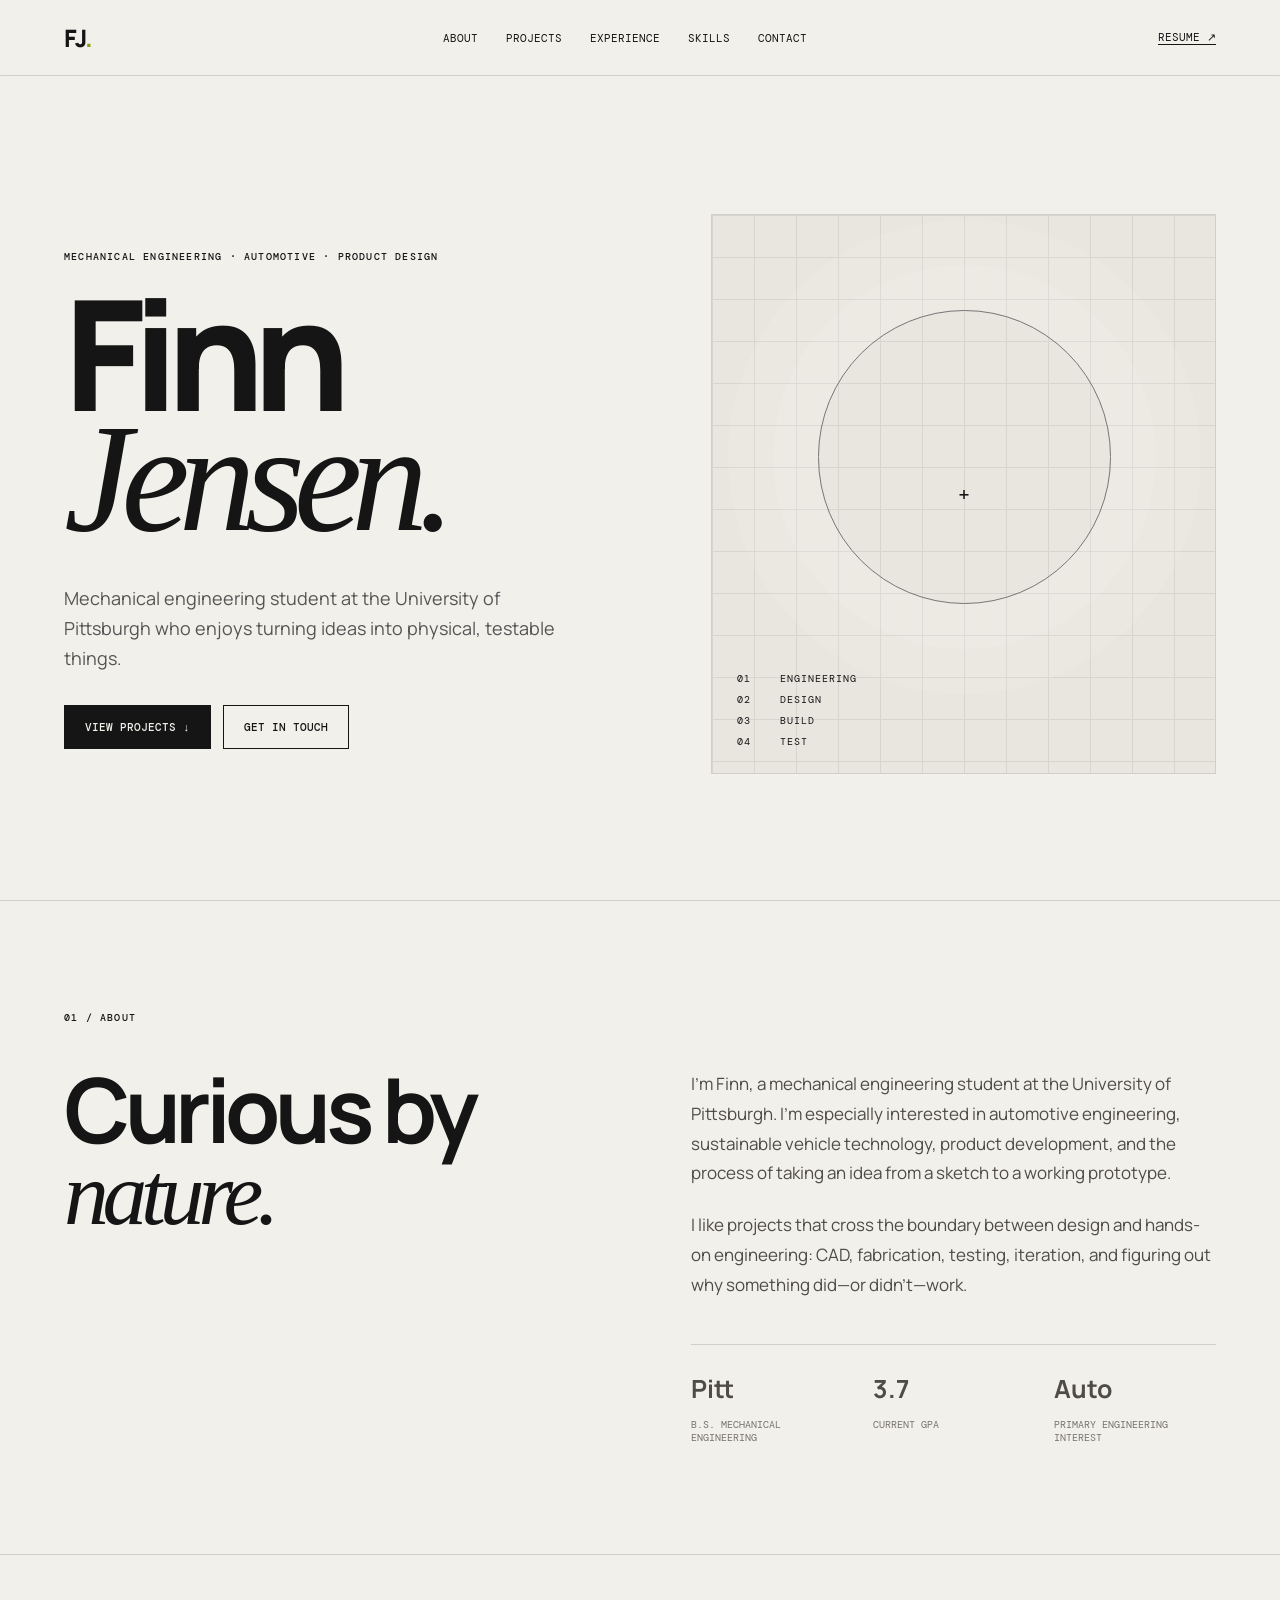
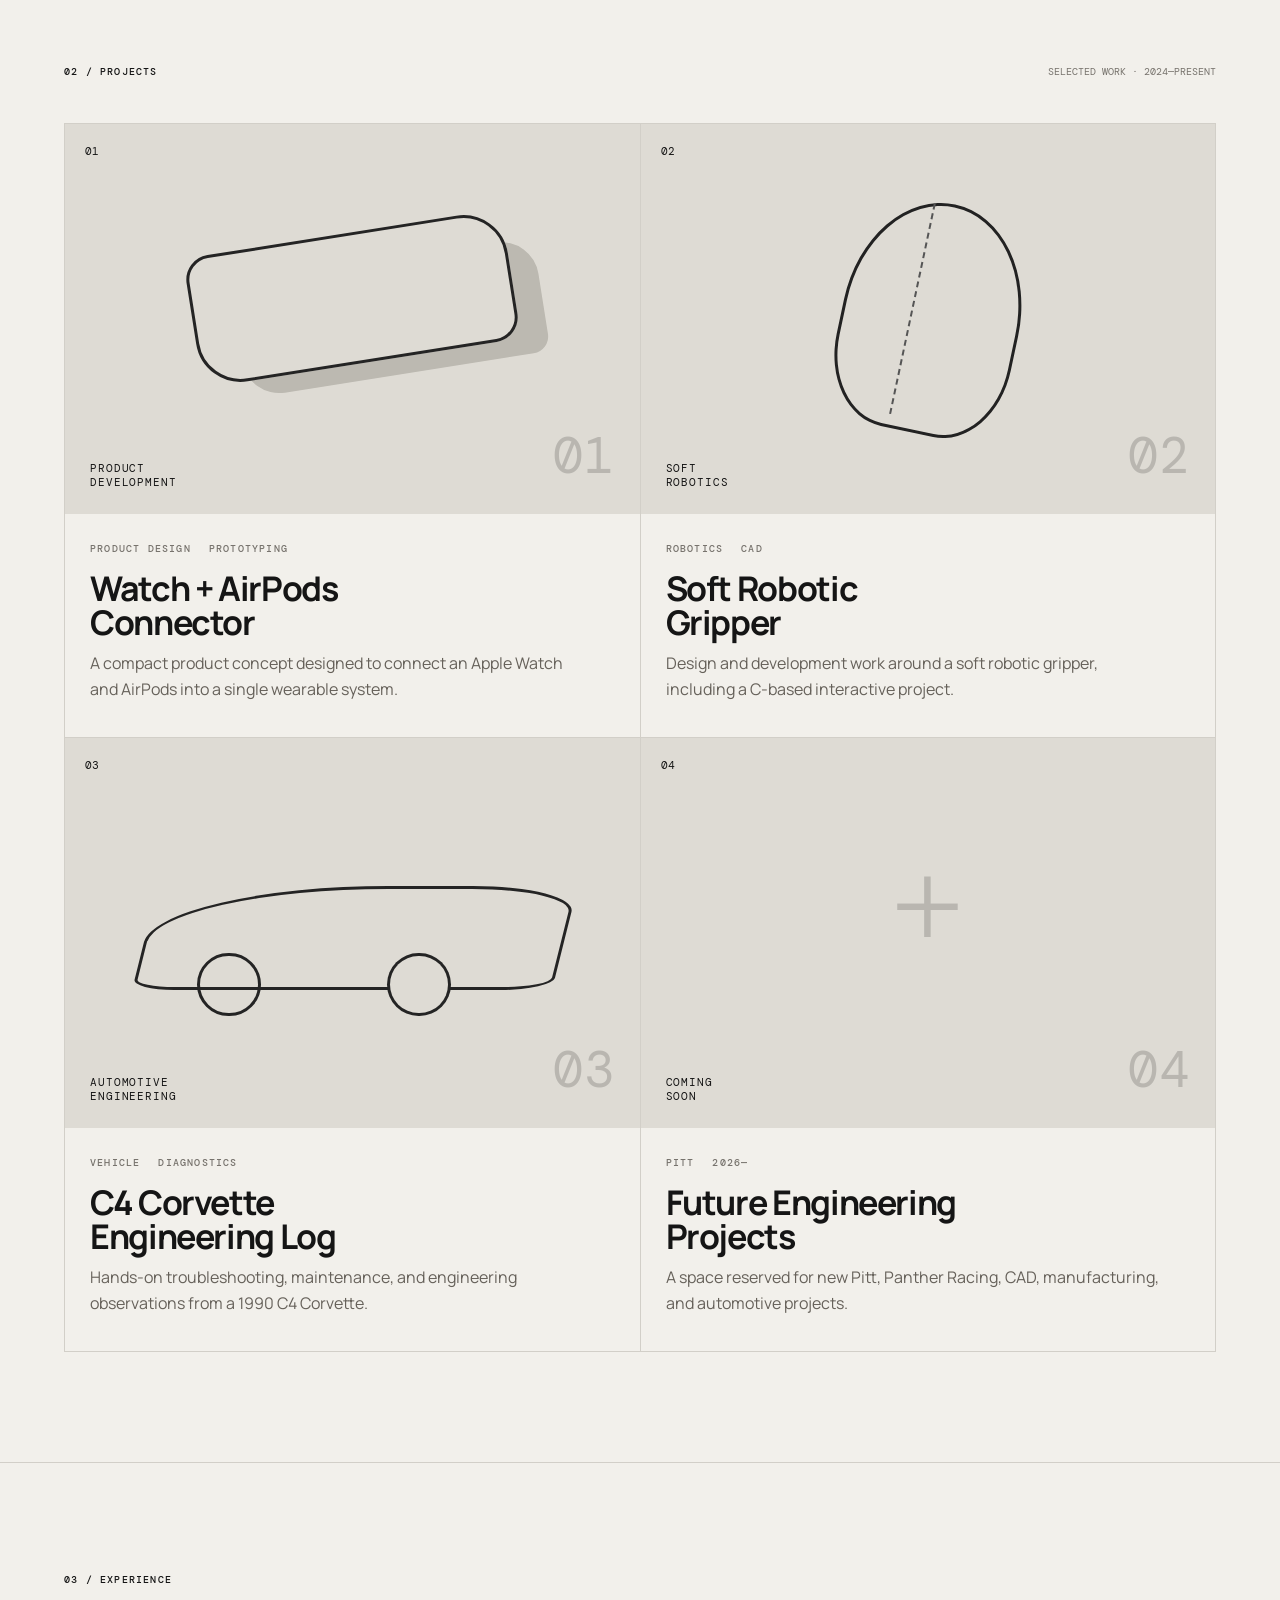
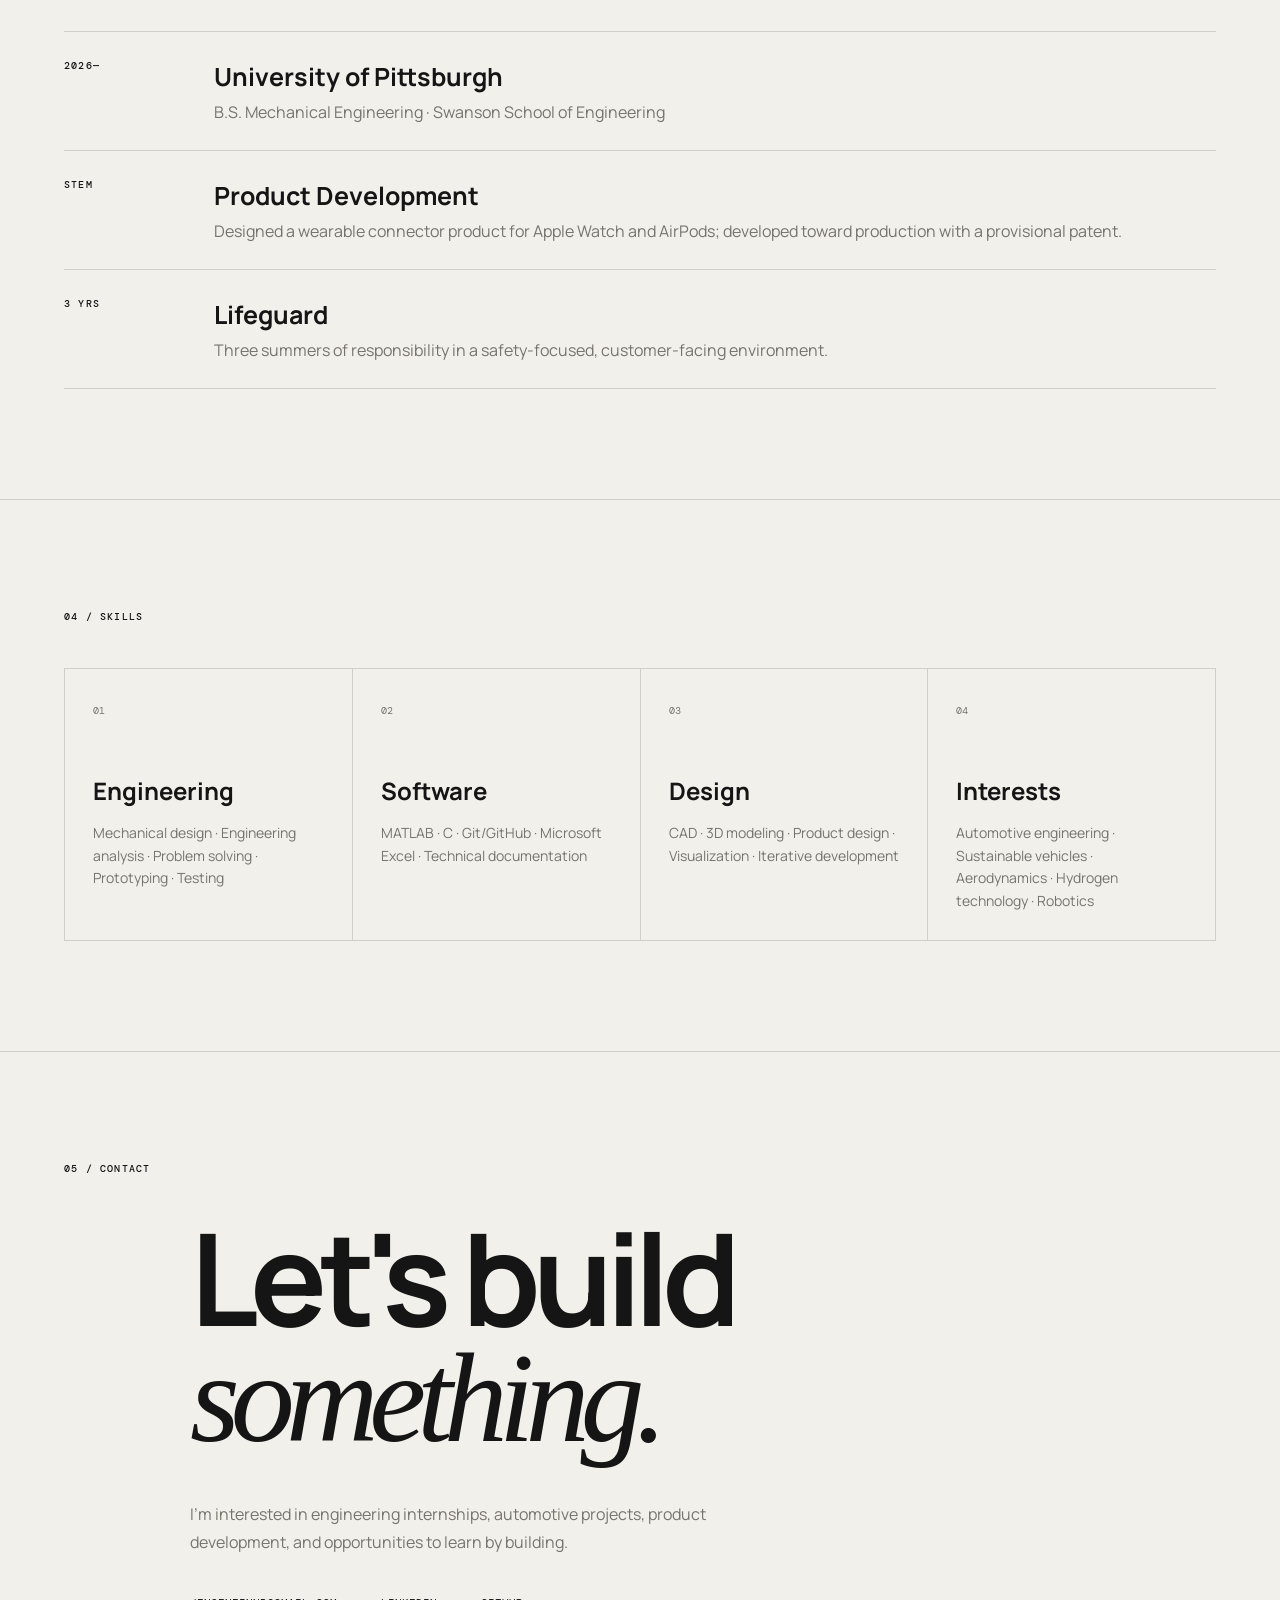
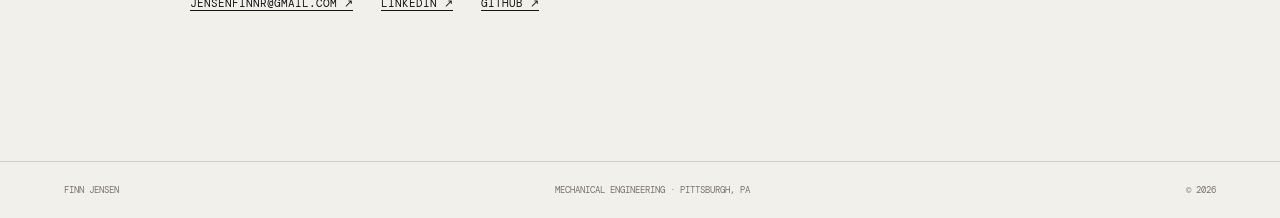
==== index.html @ bf555c59 "Add files via upload" ====
<!DOCTYPE html>
<html lang="en">
<head>
  <meta charset="UTF-8">
  <meta name="viewport" content="width=device-width, initial-scale=1.0">
  <meta name="description" content="Finn Jensen — Mechanical Engineering portfolio. Automotive design, product development, CAD, prototyping, and engineering projects.">
  <title>Finn Jensen | Mechanical Engineering</title>
  <link rel="stylesheet" href="style.css">
</head>
<body>
  <header class="nav">
    <a class="brand" href="#home">FJ<span>.</span></a>
    <nav>
      <a href="#about">About</a>
      <a href="#projects">Projects</a>
      <a href="#experience">Experience</a>
      <a href="#skills">Skills</a>
      <a href="#contact">Contact</a>
    </nav>
    <a class="nav-resume" href="assets/Finn_Jensen_Resume.pdf">Resume ↗</a>
  </header>

  <main>
    <section id="home" class="hero">
      <div class="hero-copy">
        <p class="eyebrow">MECHANICAL ENGINEERING · AUTOMOTIVE · PRODUCT DESIGN</p>
        <h1>Finn<br><em>Jensen.</em></h1>
        <p class="hero-text">Mechanical engineering student at the University of Pittsburgh who enjoys turning ideas into physical, testable things.</p>
        <div class="actions">
          <a class="button primary" href="#projects">View projects ↓</a>
          <a class="button" href="#contact">Get in touch</a>
        </div>
      </div>
      <div class="hero-card">
        <div class="crosshair">+</div>
        <div class="hero-grid"></div>
        <div class="spec">
          <span>01</span><span>ENGINEERING</span>
          <span>02</span><span>DESIGN</span>
          <span>03</span><span>BUILD</span>
          <span>04</span><span>TEST</span>
        </div>
      </div>
    </section>

    <section id="about" class="section about">
      <div class="section-label">01 / ABOUT</div>
      <div class="about-grid">
        <div>
          <h2>Curious by<br><em>nature.</em></h2>
        </div>
        <div class="body-copy">
          <p>I’m Finn, a mechanical engineering student at the University of Pittsburgh. I’m especially interested in automotive engineering, sustainable vehicle technology, product development, and the process of taking an idea from a sketch to a working prototype.</p>
          <p>I like projects that cross the boundary between design and hands-on engineering: CAD, fabrication, testing, iteration, and figuring out why something did—or didn’t—work.</p>
          <div class="facts">
            <div><strong>Pitt</strong><span>B.S. Mechanical Engineering</span></div>
            <div><strong>3.7</strong><span>Current GPA</span></div>
            <div><strong>Auto</strong><span>Primary engineering interest</span></div>
          </div>
        </div>
      </div>
    </section>

    <section id="projects" class="section projects">
      <div class="section-head">
        <div class="section-label">02 / PROJECTS</div>
        <p>Selected work · 2024—present</p>
      </div>
      <div class="project-grid">
        <a class="project-card featured" href="projects/watch-airpods.html">
          <div class="project-number">01</div>
          <div class="project-art product-art"><span>PRODUCT<br>DEVELOPMENT</span><b>01</b></div>
          <div class="project-info">
            <div><span>PRODUCT DESIGN</span><span>PROTOTYPING</span></div>
            <h3>Watch + AirPods<br>Connector</h3>
            <p>A compact product concept designed to connect an Apple Watch and AirPods into a single wearable system.</p>
          </div>
        </a>

        <a class="project-card" href="projects/soft-gripper.html">
          <div class="project-number">02</div>
          <div class="project-art gripper-art"><span>SOFT<br>ROBOTICS</span><b>02</b></div>
          <div class="project-info">
            <div><span>ROBOTICS</span><span>CAD</span></div>
            <h3>Soft Robotic<br>Gripper</h3>
            <p>Design and development work around a soft robotic gripper, including a C-based interactive project.</p>
          </div>
        </a>

        <a class="project-card" href="projects/c4-corvette.html">
          <div class="project-number">03</div>
          <div class="project-art car-art"><span>AUTOMOTIVE<br>ENGINEERING</span><b>03</b></div>
          <div class="project-info">
            <div><span>VEHICLE</span><span>DIAGNOSTICS</span></div>
            <h3>C4 Corvette<br>Engineering Log</h3>
            <p>Hands-on troubleshooting, maintenance, and engineering observations from a 1990 C4 Corvette.</p>
          </div>
        </a>

        <a class="project-card" href="projects/future-project.html">
          <div class="project-number">04</div>
          <div class="project-art future-art"><span>COMING<br>SOON</span><b>04</b></div>
          <div class="project-info">
            <div><span>PITT</span><span>2026—</span></div>
            <h3>Future Engineering<br>Projects</h3>
            <p>A space reserved for new Pitt, Panther Racing, CAD, manufacturing, and automotive projects.</p>
          </div>
        </a>
      </div>
    </section>

    <section id="experience" class="section experience">
      <div class="section-label">03 / EXPERIENCE</div>
      <div class="timeline">
        <div class="timeline-row">
          <span class="date">2026—</span>
          <div><h3>University of Pittsburgh</h3><p>B.S. Mechanical Engineering · Swanson School of Engineering</p></div>
        </div>
        <div class="timeline-row">
          <span class="date">STEM</span>
          <div><h3>Product Development</h3><p>Designed a wearable connector product for Apple Watch and AirPods; developed toward production with a provisional patent.</p></div>
        </div>
        <div class="timeline-row">
          <span class="date">3 YRS</span>
          <div><h3>Lifeguard</h3><p>Three summers of responsibility in a safety-focused, customer-facing environment.</p></div>
        </div>
      </div>
    </section>

    <section id="skills" class="section skills">
      <div class="section-label">04 / SKILLS</div>
      <div class="skills-grid">
        <div><span>01</span><h3>Engineering</h3><p>Mechanical design · Engineering analysis · Problem solving · Prototyping · Testing</p></div>
        <div><span>02</span><h3>Software</h3><p>MATLAB · C · Git/GitHub · Microsoft Excel · Technical documentation</p></div>
        <div><span>03</span><h3>Design</h3><p>CAD · 3D modeling · Product design · Visualization · Iterative development</p></div>
        <div><span>04</span><h3>Interests</h3><p>Automotive engineering · Sustainable vehicles · Aerodynamics · Hydrogen technology · Robotics</p></div>
      </div>
    </section>

    <section id="contact" class="section contact">
      <div class="section-label">05 / CONTACT</div>
      <div class="contact-inner">
        <h2>Let's build<br><em>something.</em></h2>
        <p>I'm interested in engineering internships, automotive projects, product development, and opportunities to learn by building.</p>
        <div class="contact-links">
          <a href="mailto:jensenfinnr@gmail.com">jensenfinnr@gmail.com ↗</a>
          <a href="https://www.linkedin.com/" target="_blank" rel="noreferrer">LinkedIn ↗</a>
          <a href="https://github.com/" target="_blank" rel="noreferrer">GitHub ↗</a>
        </div>
      </div>
    </section>
  </main>

  <footer><span>FINN JENSEN</span><span>MECHANICAL ENGINEERING · PITTSBURGH, PA</span><span>© 2026</span></footer>
  <script src="script.js"></script>
</body>
</html>
---- style.css ----
@import url('https://fonts.googleapis.com/css2?family=DM+Mono:wght@400;500&family=Manrope:wght@400;500;600;700;800&display=swap');
:root{--bg:#f2f0eb;--ink:#151515;--muted:#77736d;--line:#d2cfc8;--accent:#d9ff4f}
*{box-sizing:border-box}html{scroll-behavior:smooth}body{margin:0;background:var(--bg);color:var(--ink);font-family:Manrope,Arial,sans-serif}a{color:inherit;text-decoration:none}.nav{height:76px;border-bottom:1px solid var(--line);display:flex;align-items:center;justify-content:space-between;padding:0 5vw;position:sticky;top:0;background:rgba(242,240,235,.94);backdrop-filter:blur(12px);z-index:20}.brand{font-size:24px;font-weight:800;letter-spacing:-1px}.brand span{color:#8a9f18}.nav nav{display:flex;gap:28px;font-family:"DM Mono",monospace;font-size:11px;text-transform:uppercase}.nav nav a:hover,.contact-links a:hover{opacity:.55}.nav-resume{font-family:"DM Mono",monospace;font-size:11px;text-transform:uppercase;border-bottom:1px solid}.hero{min-height:calc(100vh - 76px);padding:7vw 5vw 6vw;display:grid;grid-template-columns:1.05fr .95fr;gap:7vw;align-items:center}.eyebrow,.section-label,.project-info>div,.date{font:500 10px "DM Mono",monospace;letter-spacing:.12em}.eyebrow{margin-bottom:30px}.hero h1{font-size:clamp(75px,12vw,175px);line-height:.78;letter-spacing:-.075em;margin:0 0 45px;font-weight:800}.hero h1 em,h2 em{font-family:Georgia,serif;font-weight:400;letter-spacing:-.07em}.hero-text{max-width:510px;font-size:18px;line-height:1.65;color:#555}.actions{display:flex;gap:12px;margin-top:32px}.button{padding:14px 20px;border:1px solid var(--ink);font:500 11px "DM Mono",monospace;text-transform:uppercase}.button.primary{background:var(--ink);color:var(--bg)}.hero-card{height:560px;max-height:70vh;border:1px solid var(--line);position:relative;overflow:hidden;background:#e9e6df}.hero-grid{position:absolute;inset:0;background-image:linear-gradient(var(--line) 1px,transparent 1px),linear-gradient(90deg,var(--line) 1px,transparent 1px);background-size:42px 42px;opacity:.7}.hero-card:after{content:"";position:absolute;width:58%;aspect-ratio:1;border:1px solid #777;border-radius:50%;left:21%;top:17%;box-shadow:0 0 0 45px rgba(255,255,255,.08),0 0 0 90px rgba(255,255,255,.08)}.crosshair{position:absolute;z-index:2;left:50%;top:50%;font:20px "DM Mono";transform:translate(-50%,-50%)}.spec{position:absolute;z-index:3;bottom:25px;left:25px;right:25px;display:grid;grid-template-columns:35px 1fr;gap:8px;font:10px "DM Mono";letter-spacing:.1em}.section{padding:110px 5vw;border-top:1px solid var(--line)}.about-grid{display:grid;grid-template-columns:1fr 1fr;gap:8vw;margin-top:45px}.section h2{font-size:clamp(52px,7vw,100px);line-height:.9;letter-spacing:-.06em;margin:0}.body-copy{max-width:620px;font-size:17px;line-height:1.75;color:#4f4c47}.body-copy p{margin:0 0 22px}.facts{display:grid;grid-template-columns:repeat(3,1fr);border-top:1px solid var(--line);margin-top:45px;padding-top:22px;gap:20px}.facts strong{display:block;font-size:25px}.facts span{font:10px "DM Mono";text-transform:uppercase;color:var(--muted);display:block;margin-top:7px}.section-head{display:flex;justify-content:space-between;align-items:end;margin-bottom:45px}.section-head p{margin:0;color:var(--muted);font:10px "DM Mono";text-transform:uppercase}.project-grid{display:grid;grid-template-columns:repeat(2,1fr);gap:1px;background:var(--line);border:1px solid var(--line)}.project-card{background:var(--bg);position:relative;padding:0 0 35px;display:block}.project-card:hover .project-art{filter:contrast(1.05)}.project-number{position:absolute;top:20px;left:20px;z-index:2;font:11px "DM Mono"}.project-art{height:390px;position:relative;overflow:hidden;background:#dedbd4;display:flex;align-items:end;padding:25px;font:11px "DM Mono";letter-spacing:.08em;transition:.3s}.project-art b{margin-left:auto;font-size:50px;font-weight:400;opacity:.18}.product-art:before{content:"";position:absolute;width:55%;height:32%;left:22%;top:28%;border:3px solid #242424;border-radius:25px 45px 25px 45px;transform:rotate(-9deg);box-shadow:35px 25px 0 -8px #bcb9b1}.gripper-art:before{content:"";position:absolute;width:30%;height:58%;left:35%;top:20%;border:3px solid #222;border-radius:50% 50% 35% 35%;transform:rotate(12deg)}.gripper-art:after{content:"";position:absolute;width:8%;height:55%;left:47%;top:21%;border-left:2px dashed #555;transform:rotate(12deg)}.car-art:before{content:"";position:absolute;width:72%;height:25%;left:14%;top:38%;border:3px solid #242424;border-radius:55% 25% 12% 10%;transform:skew(-14deg)}.car-art:after{content:"";position:absolute;width:10%;aspect-ratio:1;border:3px solid #242424;border-radius:50%;left:23%;top:55%;box-shadow:190px 0 0 -3px #dedbd4,190px 0 0 0 #242424}.future-art:before{content:"+";position:absolute;font:130px Georgia;left:50%;top:43%;transform:translate(-50%,-50%);opacity:.18}.project-info{padding:28px 25px 0}.project-info>div{display:flex;gap:18px;color:var(--muted)}.project-info h3{font-size:34px;line-height:1;letter-spacing:-.04em;margin:16px 0 12px}.project-info p{color:#66615a;line-height:1.6;max-width:500px;margin:0}.timeline{margin-top:45px;border-top:1px solid var(--line)}.timeline-row{display:grid;grid-template-columns:150px 1fr;padding:27px 0;border-bottom:1px solid var(--line)}.timeline-row h3{font-size:25px;margin:0 0 7px}.timeline-row p{margin:0;color:var(--muted)}.skills-grid{display:grid;grid-template-columns:repeat(4,1fr);gap:1px;background:var(--line);border:1px solid var(--line);margin-top:45px}.skills-grid>div{background:var(--bg);padding:28px;min-height:230px}.skills-grid span{font:10px "DM Mono";color:var(--muted)}.skills-grid h3{font-size:24px;margin:55px 0 15px}.skills-grid p{font-size:14px;line-height:1.6;color:var(--muted);margin:0}.contact-inner{max-width:900px;margin:45px auto 0}.contact-inner h2{font-size:clamp(70px,10vw,150px);margin-bottom:45px}.contact-inner>p{max-width:550px;line-height:1.7;color:var(--muted)}.contact-links{display:flex;flex-wrap:wrap;gap:28px;margin-top:40px;font:11px "DM Mono";text-transform:uppercase}.contact-links a{border-bottom:1px solid}.contact{padding-bottom:150px}footer{border-top:1px solid var(--line);padding:22px 5vw;display:flex;justify-content:space-between;font:9px "DM Mono";color:var(--muted)}@media(max-width:800px){.nav nav{display:none}.hero{grid-template-columns:1fr;padding-top:70px}.hero-card{height:380px}.about-grid{grid-template-columns:1fr}.project-grid,.skills-grid{grid-template-columns:1fr}.timeline-row{grid-template-columns:85px 1fr}.section{padding:80px 6vw}.facts{grid-template-columns:1fr}.contact-inner h2{font-size:70px}footer{gap:12px;flex-direction:column}.project-art{height:300px}}
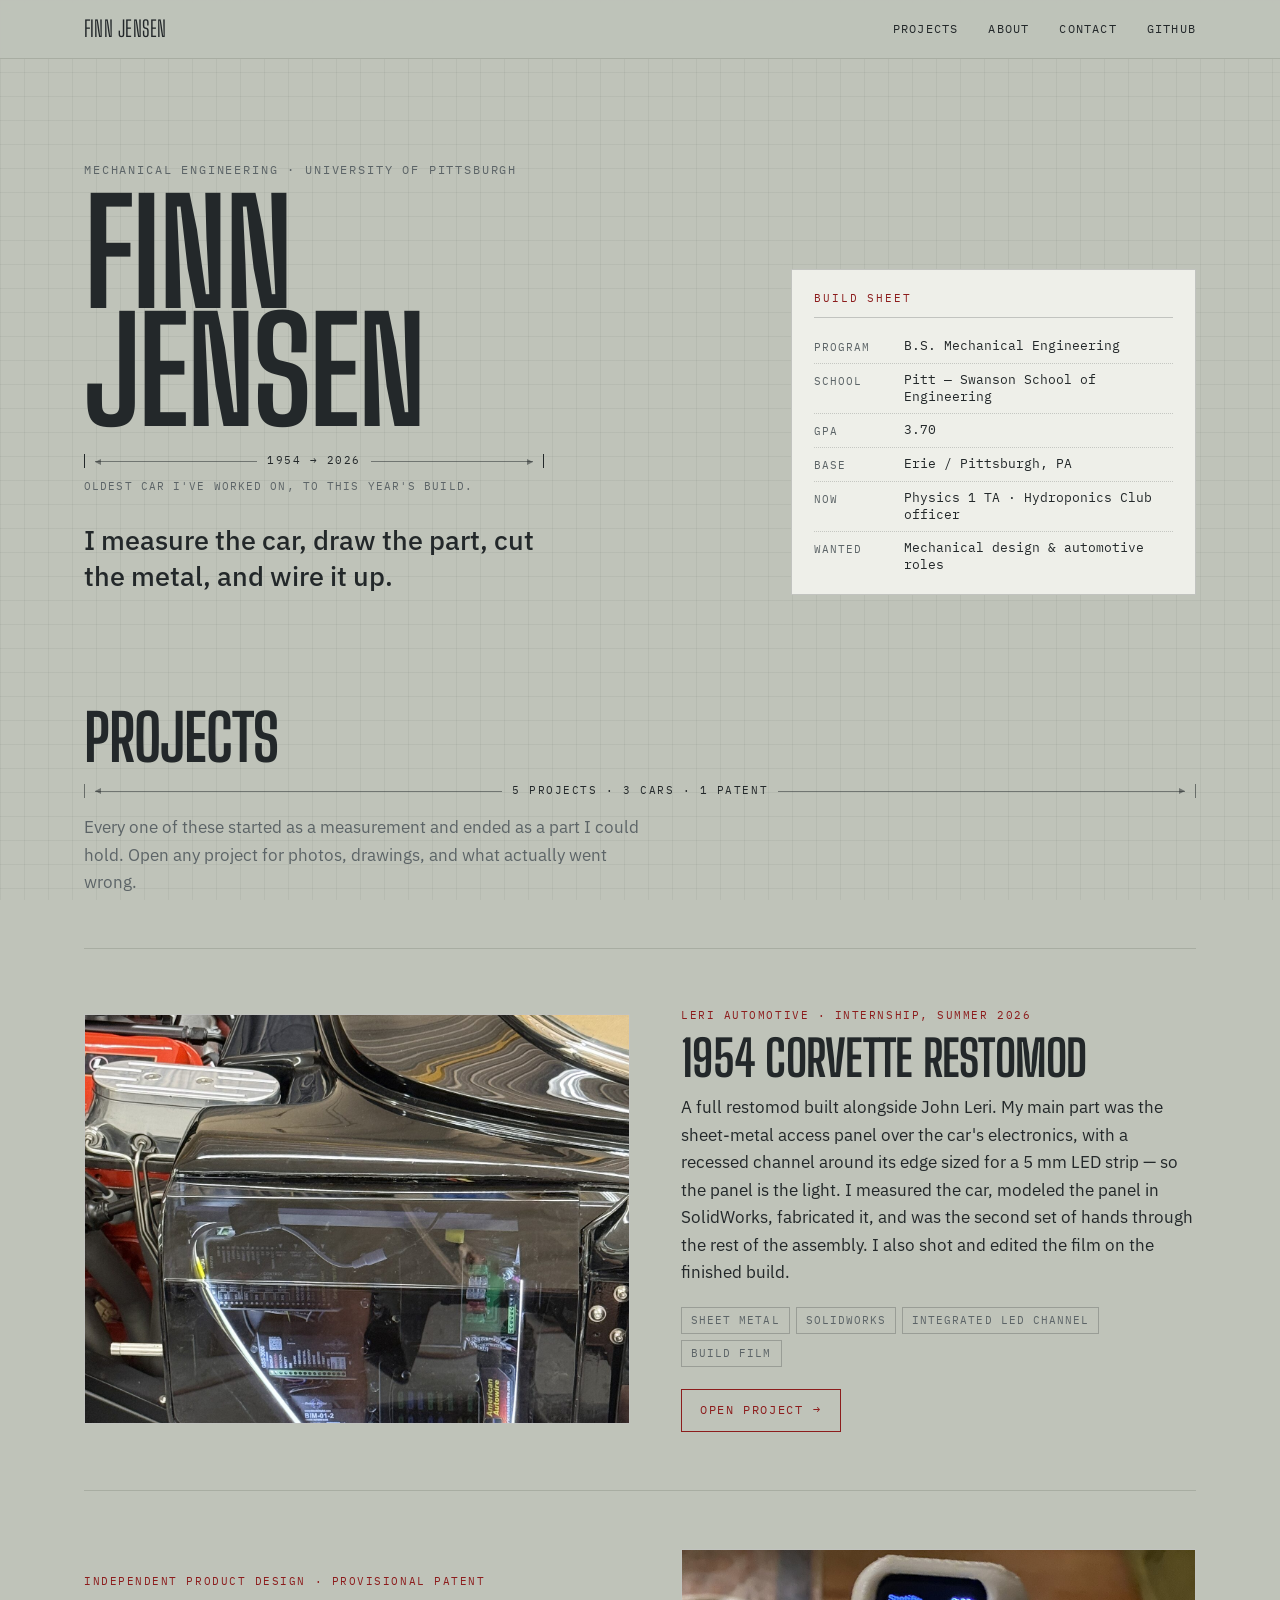
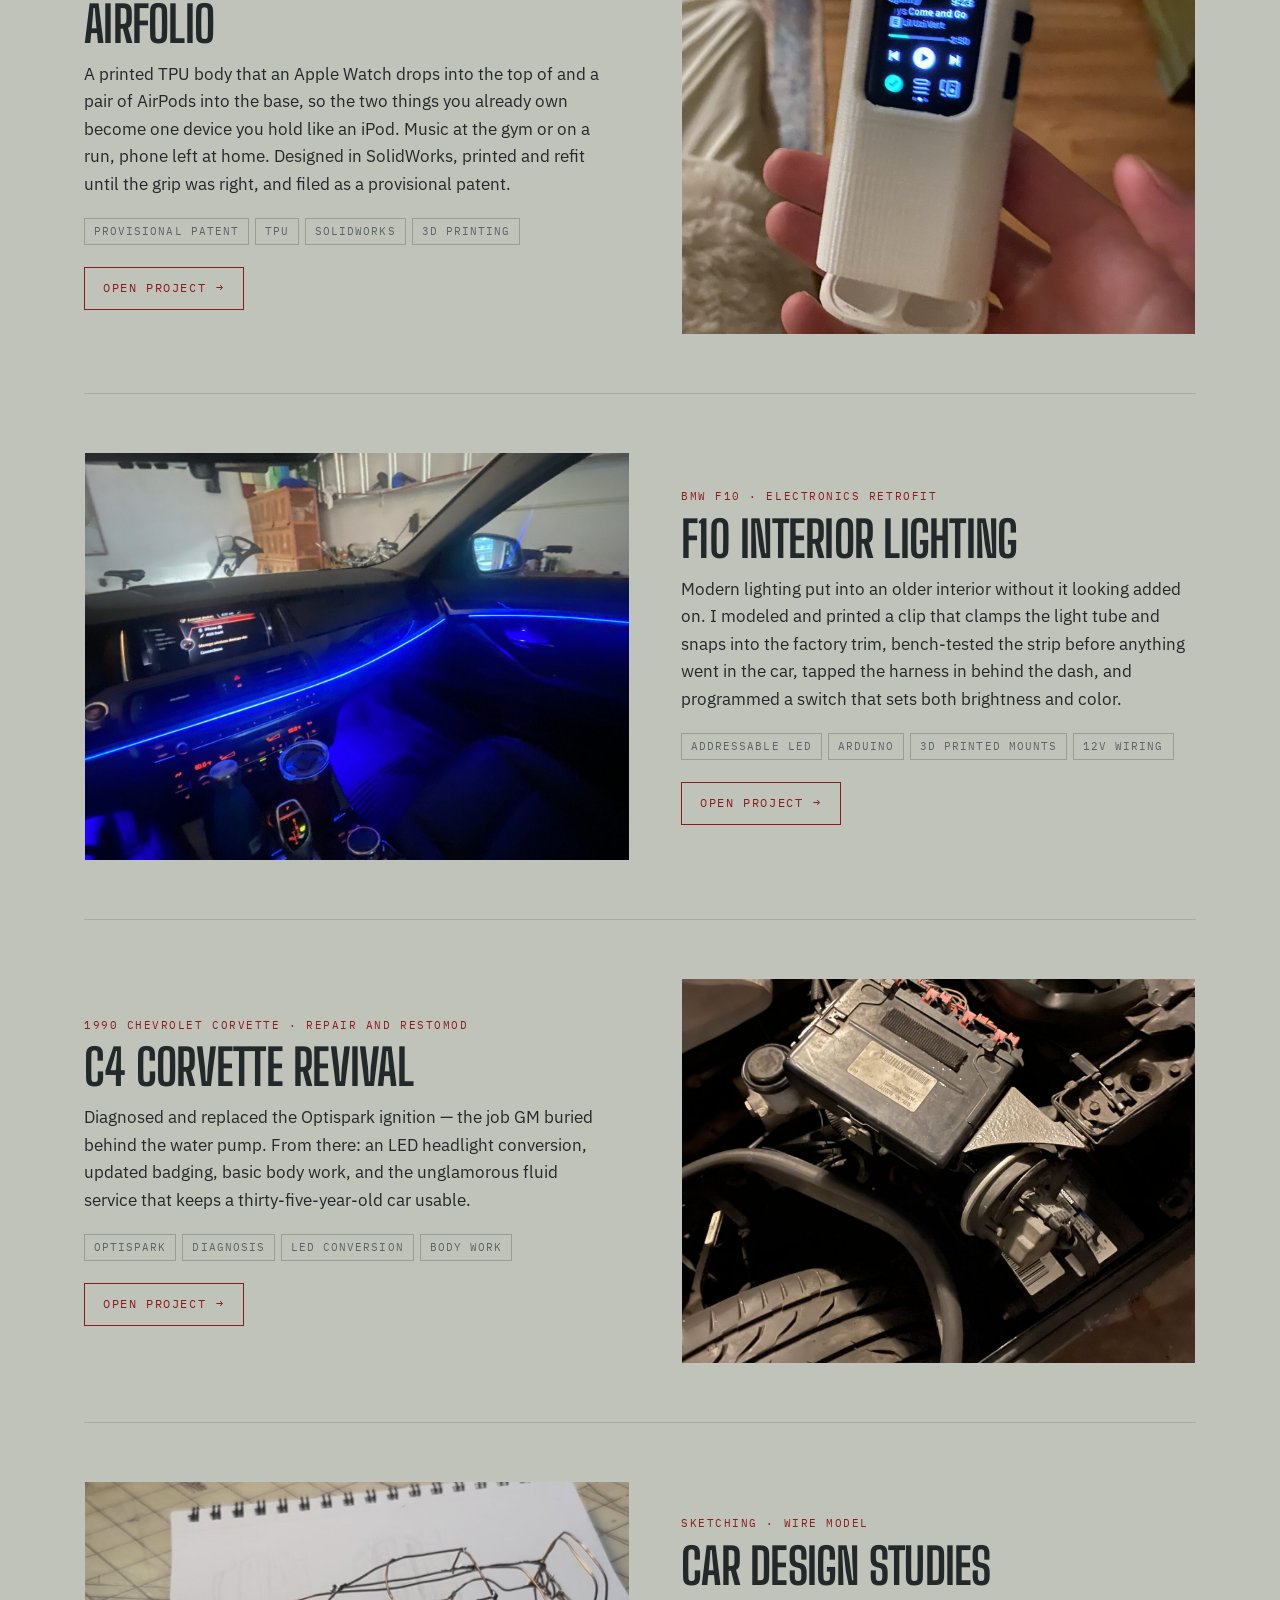
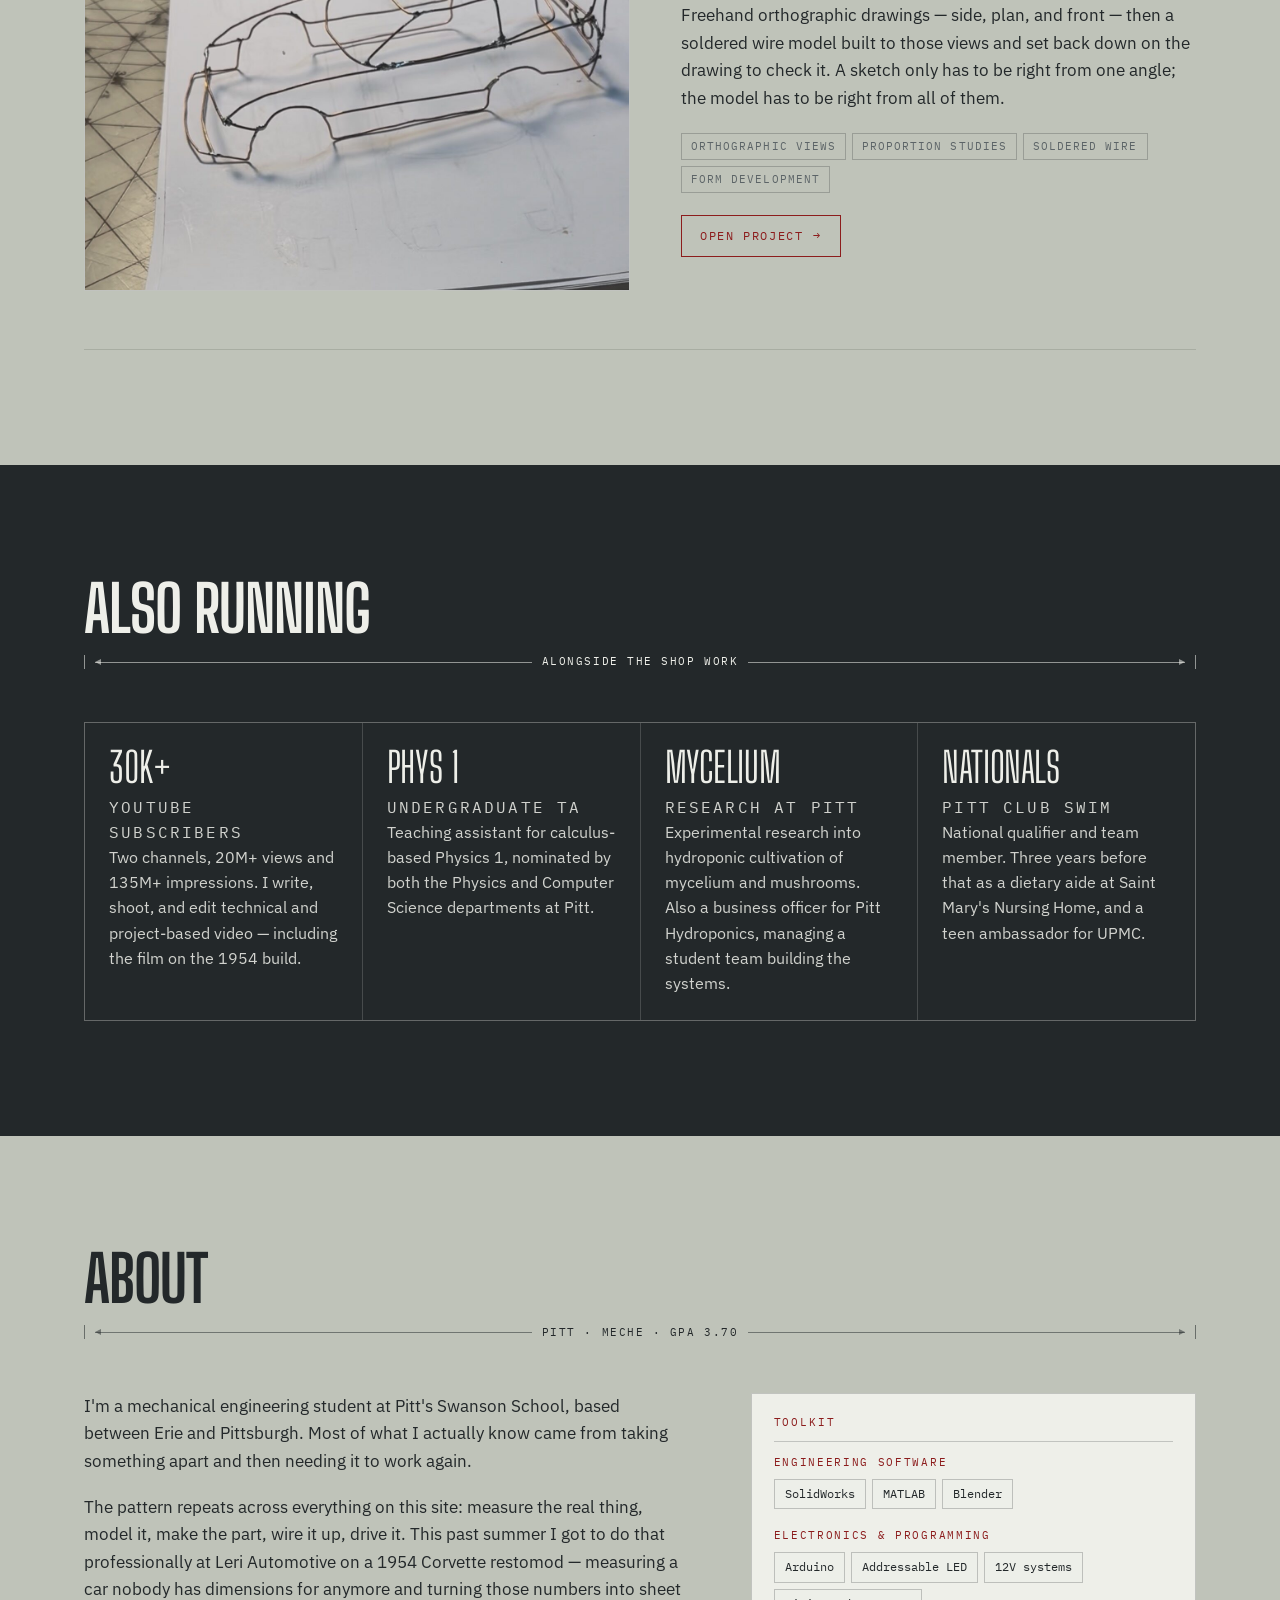
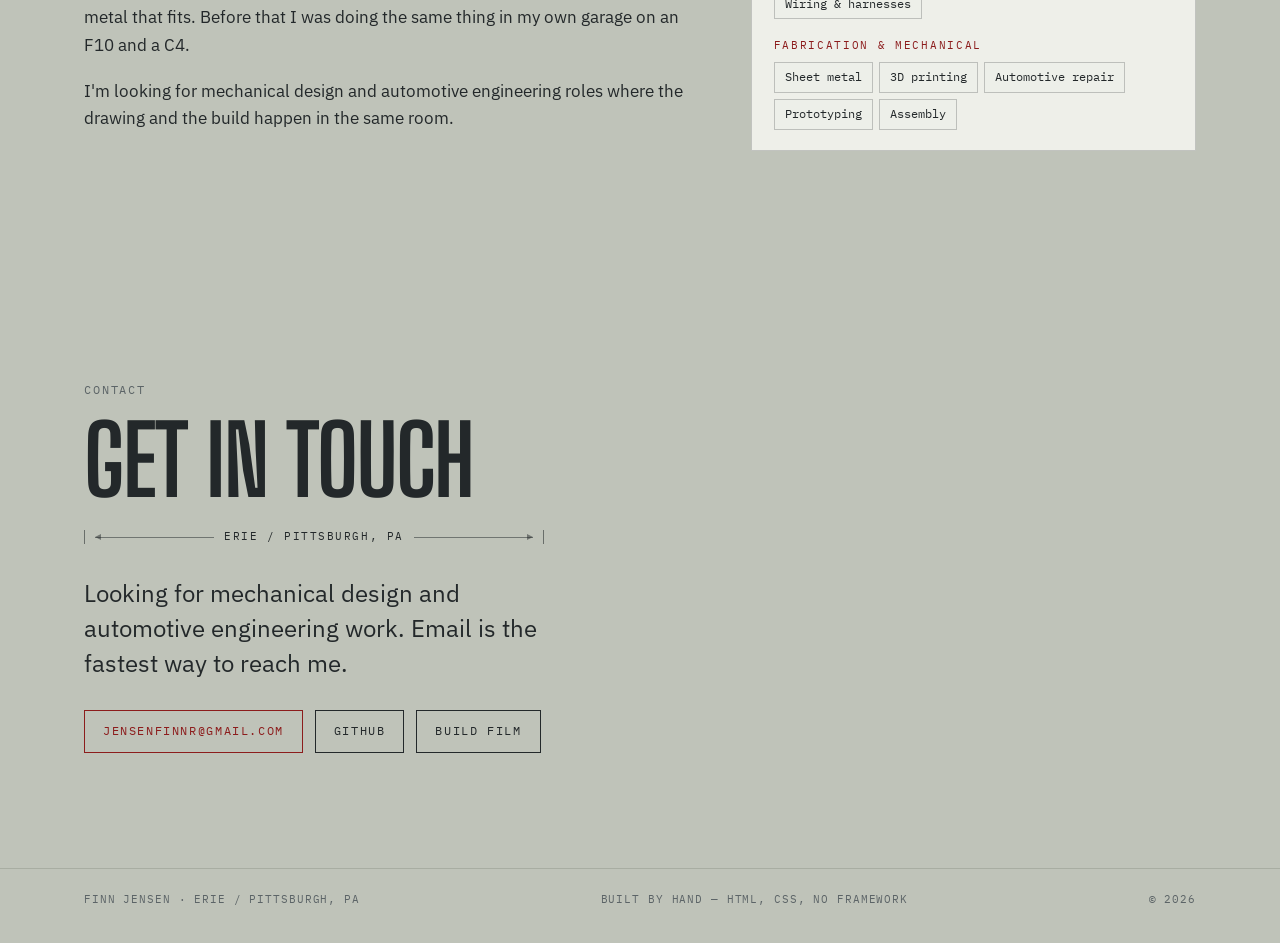
==== commit 646c06f6: "Add files via upload" ====
--- a/index.html
+++ b/index.html
@@ -1,157 +1,308 @@
 <!DOCTYPE html>
 <html lang="en">
 <head>
-  <meta charset="UTF-8">
-  <meta name="viewport" content="width=device-width, initial-scale=1.0">
-  <meta name="description" content="Finn Jensen — Mechanical Engineering portfolio. Automotive design, product development, CAD, prototyping, and engineering projects.">
-  <title>Finn Jensen | Mechanical Engineering</title>
-  <link rel="stylesheet" href="style.css">
+<meta charset="utf-8">
+<meta name="viewport" content="width=device-width, initial-scale=1">
+<title>Finn Jensen — Mechanical Engineering &amp; Automotive Design</title>
+<meta name="description" content="Mechanical engineering student at the University of Pittsburgh. Sheet-metal fabrication on a 1954 Corvette restomod, a patented product design, automotive electronics retrofits, and car design studies.">
+<meta name="author" content="Finn Jensen">
+
+<meta property="og:type" content="website">
+<meta property="og:title" content="Finn Jensen — Mechanical Engineering &amp; Automotive Design">
+<meta property="og:description" content="Measure the car, draw the part, cut the metal, wire it up. Five automotive and product design projects.">
+<meta property="og:url" content="https://jensenfinnr.github.io/">
+<meta name="twitter:card" content="summary_large_image">
+
+<link rel="icon" href="assets/favicon.svg" type="image/svg+xml">
+<link rel="preconnect" href="https://fonts.googleapis.com">
+<link rel="preconnect" href="https://fonts.gstatic.com" crossorigin>
+<link href="https://fonts.googleapis.com/css2?family=Big+Shoulders+Display:wght@500;700;800&display=swap" rel="stylesheet">
+<link href="https://fonts.googleapis.com/css2?family=IBM+Plex+Mono:wght@400;500&family=IBM+Plex+Sans:wght@400;500;600&display=swap" rel="stylesheet">
+<link rel="stylesheet" href="assets/css/site.css">
 </head>
-<body>
-  <header class="nav">
-    <a class="brand" href="#home">FJ<span>.</span></a>
-    <nav>
-      <a href="#about">About</a>
+
+<body data-root="./">
+<a class="skip" href="#main">Skip to content</a>
+
+<header class="topbar">
+  <div class="shell topbar__in">
+    <a class="mark" href="./">Finn Jensen</a>
+    <nav class="navlinks" aria-label="Sections">
       <a href="#projects">Projects</a>
-      <a href="#experience">Experience</a>
-      <a href="#skills">Skills</a>
+      <a href="#about" class="navlinks__hide">About</a>
       <a href="#contact">Contact</a>
+      <a href="https://github.com/jensenfinnr" rel="me noopener">GitHub</a>
     </nav>
-    <a class="nav-resume" href="assets/Finn_Jensen_Resume.pdf">Resume ↗</a>
-  </header>
-
-  <main>
-    <section id="home" class="hero">
-      <div class="hero-copy">
-        <p class="eyebrow">MECHANICAL ENGINEERING · AUTOMOTIVE · PRODUCT DESIGN</p>
-        <h1>Finn<br><em>Jensen.</em></h1>
-        <p class="hero-text">Mechanical engineering student at the University of Pittsburgh who enjoys turning ideas into physical, testable things.</p>
-        <div class="actions">
-          <a class="button primary" href="#projects">View projects ↓</a>
-          <a class="button" href="#contact">Get in touch</a>
-        </div>
-      </div>
-      <div class="hero-card">
-        <div class="crosshair">+</div>
-        <div class="hero-grid"></div>
-        <div class="spec">
-          <span>01</span><span>ENGINEERING</span>
-          <span>02</span><span>DESIGN</span>
-          <span>03</span><span>BUILD</span>
-          <span>04</span><span>TEST</span>
-        </div>
-      </div>
-    </section>
-
-    <section id="about" class="section about">
-      <div class="section-label">01 / ABOUT</div>
-      <div class="about-grid">
+  </div>
+</header>
+
+<main id="main">
+
+  <!-- ============================ hero ============================ -->
+  <section class="hero">
+    <div class="shell">
+      <div class="hero__grid">
         <div>
-          <h2>Curious by<br><em>nature.</em></h2>
-        </div>
-        <div class="body-copy">
-          <p>I’m Finn, a mechanical engineering student at the University of Pittsburgh. I’m especially interested in automotive engineering, sustainable vehicle technology, product development, and the process of taking an idea from a sketch to a working prototype.</p>
-          <p>I like projects that cross the boundary between design and hands-on engineering: CAD, fabrication, testing, iteration, and figuring out why something did—or didn’t—work.</p>
-          <div class="facts">
-            <div><strong>Pitt</strong><span>B.S. Mechanical Engineering</span></div>
-            <div><strong>3.7</strong><span>Current GPA</span></div>
-            <div><strong>Auto</strong><span>Primary engineering interest</span></div>
-          </div>
-        </div>
-      </div>
-    </section>
-
-    <section id="projects" class="section projects">
-      <div class="section-head">
-        <div class="section-label">02 / PROJECTS</div>
-        <p>Selected work · 2024—present</p>
-      </div>
-      <div class="project-grid">
-        <a class="project-card featured" href="projects/watch-airpods.html">
-          <div class="project-number">01</div>
-          <div class="project-art product-art"><span>PRODUCT<br>DEVELOPMENT</span><b>01</b></div>
-          <div class="project-info">
-            <div><span>PRODUCT DESIGN</span><span>PROTOTYPING</span></div>
-            <h3>Watch + AirPods<br>Connector</h3>
-            <p>A compact product concept designed to connect an Apple Watch and AirPods into a single wearable system.</p>
-          </div>
-        </a>
-
-        <a class="project-card" href="projects/soft-gripper.html">
-          <div class="project-number">02</div>
-          <div class="project-art gripper-art"><span>SOFT<br>ROBOTICS</span><b>02</b></div>
-          <div class="project-info">
-            <div><span>ROBOTICS</span><span>CAD</span></div>
-            <h3>Soft Robotic<br>Gripper</h3>
-            <p>Design and development work around a soft robotic gripper, including a C-based interactive project.</p>
-          </div>
-        </a>
-
-        <a class="project-card" href="projects/c4-corvette.html">
-          <div class="project-number">03</div>
-          <div class="project-art car-art"><span>AUTOMOTIVE<br>ENGINEERING</span><b>03</b></div>
-          <div class="project-info">
-            <div><span>VEHICLE</span><span>DIAGNOSTICS</span></div>
-            <h3>C4 Corvette<br>Engineering Log</h3>
-            <p>Hands-on troubleshooting, maintenance, and engineering observations from a 1990 C4 Corvette.</p>
-          </div>
-        </a>
-
-        <a class="project-card" href="projects/future-project.html">
-          <div class="project-number">04</div>
-          <div class="project-art future-art"><span>COMING<br>SOON</span><b>04</b></div>
-          <div class="project-info">
-            <div><span>PITT</span><span>2026—</span></div>
-            <h3>Future Engineering<br>Projects</h3>
-            <p>A space reserved for new Pitt, Panther Racing, CAD, manufacturing, and automotive projects.</p>
-          </div>
-        </a>
-      </div>
-    </section>
-
-    <section id="experience" class="section experience">
-      <div class="section-label">03 / EXPERIENCE</div>
-      <div class="timeline">
-        <div class="timeline-row">
-          <span class="date">2026—</span>
-          <div><h3>University of Pittsburgh</h3><p>B.S. Mechanical Engineering · Swanson School of Engineering</p></div>
-        </div>
-        <div class="timeline-row">
-          <span class="date">STEM</span>
-          <div><h3>Product Development</h3><p>Designed a wearable connector product for Apple Watch and AirPods; developed toward production with a provisional patent.</p></div>
-        </div>
-        <div class="timeline-row">
-          <span class="date">3 YRS</span>
-          <div><h3>Lifeguard</h3><p>Three summers of responsibility in a safety-focused, customer-facing environment.</p></div>
-        </div>
-      </div>
-    </section>
-
-    <section id="skills" class="section skills">
-      <div class="section-label">04 / SKILLS</div>
-      <div class="skills-grid">
-        <div><span>01</span><h3>Engineering</h3><p>Mechanical design · Engineering analysis · Problem solving · Prototyping · Testing</p></div>
-        <div><span>02</span><h3>Software</h3><p>MATLAB · C · Git/GitHub · Microsoft Excel · Technical documentation</p></div>
-        <div><span>03</span><h3>Design</h3><p>CAD · 3D modeling · Product design · Visualization · Iterative development</p></div>
-        <div><span>04</span><h3>Interests</h3><p>Automotive engineering · Sustainable vehicles · Aerodynamics · Hydrogen technology · Robotics</p></div>
-      </div>
-    </section>
-
-    <section id="contact" class="section contact">
-      <div class="section-label">05 / CONTACT</div>
-      <div class="contact-inner">
-        <h2>Let's build<br><em>something.</em></h2>
-        <p>I'm interested in engineering internships, automotive projects, product development, and opportunities to learn by building.</p>
-        <div class="contact-links">
-          <a href="mailto:jensenfinnr@gmail.com">jensenfinnr@gmail.com ↗</a>
-          <a href="https://www.linkedin.com/" target="_blank" rel="noreferrer">LinkedIn ↗</a>
-          <a href="https://github.com/" target="_blank" rel="noreferrer">GitHub ↗</a>
-        </div>
-      </div>
-    </section>
-  </main>
-
-  <footer><span>FINN JENSEN</span><span>MECHANICAL ENGINEERING · PITTSBURGH, PA</span><span>© 2026</span></footer>
-  <script src="script.js"></script>
+          <p class="eyebrow">Mechanical engineering &middot; University of Pittsburgh</p>
+          <h1 class="hero__name">Finn<br>Jensen</h1>
+
+          <div class="dim dim--draw dim--tight">
+            <span class="dim__tick"></span>
+            <span class="dim__rule"></span>
+            <span class="dim__label">1954 &rarr; 2026</span>
+            <span class="dim__rule"></span>
+            <span class="dim__tick"></span>
+          </div>
+          <p class="hero__note">Oldest car I've worked on, to this year's build.</p>
+
+          <p class="hero__thesis">I measure the car, draw the part, cut the metal, and wire it up.</p>
+        </div>
+
+        <div class="plate">
+          <p class="plate__title">Build sheet</p>
+          <dl class="spec">
+            <div class="spec__row"><dt>Program</dt><dd>B.S. Mechanical Engineering</dd></div>
+            <div class="spec__row"><dt>School</dt><dd>Pitt &mdash; Swanson School of Engineering</dd></div>
+            <div class="spec__row"><dt>GPA</dt><dd>3.70</dd></div>
+            <div class="spec__row"><dt>Base</dt><dd>Erie / Pittsburgh, PA</dd></div>
+            <div class="spec__row"><dt>Now</dt><dd>Physics 1 TA &middot; Hydroponics Club officer</dd></div>
+            <div class="spec__row"><dt>Wanted</dt><dd>Mechanical design &amp; automotive roles</dd></div>
+          </dl>
+        </div>
+      </div>
+    </div>
+  </section>
+
+  <!-- ========================== projects ========================== -->
+  <section class="band band--flush" id="projects">
+    <div class="shell">
+      <div class="sec-head reveal">
+        <h2 class="sec-head__title">Projects</h2>
+        <div class="dim">
+          <span class="dim__tick"></span>
+          <span class="dim__rule"></span>
+          <span class="dim__label">5 projects &middot; 3 cars &middot; 1 patent</span>
+          <span class="dim__rule"></span>
+          <span class="dim__tick"></span>
+        </div>
+        <p class="sec-head__sub">Every one of these started as a measurement and ended as a part I could hold. Open any project for photos, drawings, and what actually went wrong.</p>
+      </div>
+
+      <div class="projects">
+
+        <!-- 1954 Corvette -->
+        <article class="proj reveal">
+          <div class="proj__media" data-thumb="corvette-1954" data-alt="1954 Corvette restomod build"></div>
+          <div>
+            <p class="proj__tag">Leri Automotive &middot; Internship, summer 2026</p>
+            <h3 class="proj__title"><a href="projects/corvette-1954.html">1954 Corvette Restomod</a></h3>
+            <p class="proj__body">A full restomod built alongside John Leri. My main part was the sheet-metal access panel over the car's electronics, with a recessed channel around its edge sized for a 5&nbsp;mm LED strip &mdash; so the panel is the light. I measured the car, modeled the panel in SolidWorks, fabricated it, and was the second set of hands through the rest of the assembly. I also shot and edited the film on the finished build.</p>
+            <ul class="proj__facts">
+              <li>Sheet metal</li>
+              <li>SolidWorks</li>
+              <li>Integrated LED channel</li>
+              <li>Build film</li>
+            </ul>
+            <a class="btn btn--signal" href="projects/corvette-1954.html">Open project <span class="btn__arrow">&rarr;</span></a>
+          </div>
+        </article>
+
+        <!-- Airfolio -->
+        <article class="proj proj--flip reveal">
+          <div class="proj__media" data-thumb="airfolio" data-alt="Airfolio TPU part docking AirPods to an Apple Watch"></div>
+          <div>
+            <p class="proj__tag">Independent product design &middot; Provisional patent</p>
+            <h3 class="proj__title"><a href="projects/airfolio.html">Airfolio</a></h3>
+            <p class="proj__body">A printed TPU body that an Apple Watch drops into the top of and a pair of AirPods into the base, so the two things you already own become one device you hold like an iPod. Music at the gym or on a run, phone left at home. Designed in SolidWorks, printed and refit until the grip was right, and filed as a provisional patent.</p>
+            <ul class="proj__facts">
+              <li>Provisional patent</li>
+              <li>TPU</li>
+              <li>SolidWorks</li>
+              <li>3D printing</li>
+            </ul>
+            <a class="btn btn--signal" href="projects/airfolio.html">Open project <span class="btn__arrow">&rarr;</span></a>
+          </div>
+        </article>
+
+        <!-- BMW F10 -->
+        <article class="proj reveal">
+          <div class="proj__media" data-thumb="bmw-f10-lighting" data-alt="Custom interior lighting in a BMW F10"></div>
+          <div>
+            <p class="proj__tag">BMW F10 &middot; Electronics retrofit</p>
+            <h3 class="proj__title"><a href="projects/bmw-f10-lighting.html">F10 Interior Lighting</a></h3>
+            <p class="proj__body">Modern lighting put into an older interior without it looking added on. I modeled and printed a clip that clamps the light tube and snaps into the factory trim, bench-tested the strip before anything went in the car, tapped the harness in behind the dash, and programmed a switch that sets both brightness and color.</p>
+            <ul class="proj__facts">
+              <li>Addressable LED</li>
+              <li>Arduino</li>
+              <li>3D printed mounts</li>
+              <li>12V wiring</li>
+            </ul>
+            <a class="btn btn--signal" href="projects/bmw-f10-lighting.html">Open project <span class="btn__arrow">&rarr;</span></a>
+          </div>
+        </article>
+
+        <!-- C4 -->
+        <article class="proj proj--flip reveal">
+          <div class="proj__media" data-thumb="c4-corvette" data-alt="1990 C4 Corvette repair work"></div>
+          <div>
+            <p class="proj__tag">1990 Chevrolet Corvette &middot; Repair and restomod</p>
+            <h3 class="proj__title"><a href="projects/c4-corvette.html">C4 Corvette Revival</a></h3>
+            <p class="proj__body">Diagnosed and replaced the Optispark ignition &mdash; the job GM buried behind the water pump. From there: an LED headlight conversion, updated badging, basic body work, and the unglamorous fluid service that keeps a thirty-five-year-old car usable.</p>
+            <ul class="proj__facts">
+              <li>Optispark</li>
+              <li>Diagnosis</li>
+              <li>LED conversion</li>
+              <li>Body work</li>
+            </ul>
+            <a class="btn btn--signal" href="projects/c4-corvette.html">Open project <span class="btn__arrow">&rarr;</span></a>
+          </div>
+        </article>
+
+        <!-- Design studies -->
+        <article class="proj reveal">
+          <div class="proj__media" data-thumb="design-studies" data-alt="Car design sketches and a soldered wire model"></div>
+          <div>
+            <p class="proj__tag">Sketching &middot; Wire model</p>
+            <h3 class="proj__title"><a href="projects/design-studies.html">Car Design Studies</a></h3>
+            <p class="proj__body">Freehand orthographic drawings &mdash; side, plan, and front &mdash; then a soldered wire model built to those views and set back down on the drawing to check it. A sketch only has to be right from one angle; the model has to be right from all of them.</p>
+            <ul class="proj__facts">
+              <li>Orthographic views</li>
+              <li>Proportion studies</li>
+              <li>Soldered wire</li>
+              <li>Form development</li>
+            </ul>
+            <a class="btn btn--signal" href="projects/design-studies.html">Open project <span class="btn__arrow">&rarr;</span></a>
+          </div>
+        </article>
+
+      </div>
+    </div>
+  </section>
+
+  <!-- ========================= side work ========================= -->
+  <section class="band dark">
+    <div class="shell">
+      <div class="sec-head reveal">
+        <h2 class="sec-head__title">Also running</h2>
+        <div class="dim">
+          <span class="dim__tick"></span>
+          <span class="dim__rule"></span>
+          <span class="dim__label">Alongside the shop work</span>
+          <span class="dim__rule"></span>
+          <span class="dim__tick"></span>
+        </div>
+      </div>
+
+      <div class="sidework reveal">
+        <div class="sidework__cell">
+          <span class="sidework__num">30K+</span>
+          <p class="sidework__label">YouTube subscribers</p>
+          <p>Two channels, 20M+ views and 135M+ impressions. I write, shoot, and edit technical and project-based video &mdash; including the film on the 1954 build.</p>
+        </div>
+        <div class="sidework__cell">
+          <span class="sidework__num">Phys 1</span>
+          <p class="sidework__label">Undergraduate TA</p>
+          <p>Teaching assistant for calculus-based Physics 1, nominated by both the Physics and Computer Science departments at Pitt.</p>
+        </div>
+        <div class="sidework__cell">
+          <span class="sidework__num">Mycelium</span>
+          <p class="sidework__label">Research at Pitt</p>
+          <p>Experimental research into hydroponic cultivation of mycelium and mushrooms. Also a business officer for Pitt Hydroponics, managing a student team building the systems.</p>
+        </div>
+        <div class="sidework__cell">
+          <span class="sidework__num">Nationals</span>
+          <p class="sidework__label">Pitt club swim</p>
+          <p>National qualifier and team member. Three years before that as a dietary aide at Saint Mary's Nursing Home, and a teen ambassador for UPMC.</p>
+        </div>
+      </div>
+    </div>
+  </section>
+
+  <!-- =========================== about =========================== -->
+  <section class="band" id="about">
+    <div class="shell">
+      <div class="sec-head reveal">
+        <h2 class="sec-head__title">About</h2>
+        <div class="dim">
+          <span class="dim__tick"></span>
+          <span class="dim__rule"></span>
+          <span class="dim__label">Pitt &middot; MechE &middot; GPA 3.70</span>
+          <span class="dim__rule"></span>
+          <span class="dim__tick"></span>
+        </div>
+      </div>
+
+      <div class="about">
+        <div class="prose reveal">
+          <p>I'm a mechanical engineering student at Pitt's Swanson School, based between Erie and Pittsburgh. Most of what I actually know came from taking something apart and then needing it to work again.</p>
+          <p>The pattern repeats across everything on this site: measure the real thing, model it, make the part, wire it up, drive it. This past summer I got to do that professionally at Leri Automotive on a 1954 Corvette restomod &mdash; measuring a car nobody has dimensions for anymore and turning those numbers into sheet metal that fits. Before that I was doing the same thing in my own garage on an F10 and a C4.</p>
+          <p>I'm looking for mechanical design and automotive engineering roles where the drawing and the build happen in the same room.</p>
+        </div>
+
+        <div class="stack reveal">
+          <div class="plate">
+            <p class="plate__title">Toolkit</p>
+            <div class="kit__group">
+              <p class="kit__head">Engineering software</p>
+              <ul class="kit__list">
+                <li>SolidWorks</li><li>MATLAB</li><li>Blender</li>
+              </ul>
+            </div>
+            <div class="kit__group">
+              <p class="kit__head">Electronics &amp; programming</p>
+              <ul class="kit__list">
+                <li>Arduino</li><li>Addressable LED</li><li>12V systems</li><li>Wiring &amp; harnesses</li>
+              </ul>
+            </div>
+            <div class="kit__group">
+              <p class="kit__head">Fabrication &amp; mechanical</p>
+              <ul class="kit__list">
+                <li>Sheet metal</li><li>3D printing</li><li>Automotive repair</li><li>Prototyping</li><li>Assembly</li>
+              </ul>
+            </div>
+          </div>
+        </div>
+      </div>
+    </div>
+  </section>
+
+  <!-- ========================== contact ========================== -->
+  <section class="band" id="contact">
+    <div class="shell">
+      <p class="eyebrow">Contact</p>
+      <h2 class="contact__name">Get in touch</h2>
+      <div class="dim dim--tight">
+        <span class="dim__tick"></span>
+        <span class="dim__rule"></span>
+        <span class="dim__label">Erie / Pittsburgh, PA</span>
+        <span class="dim__rule"></span>
+        <span class="dim__tick"></span>
+      </div>
+      <p class="lede mt-3">Looking for mechanical design and automotive engineering work. Email is the fastest way to reach me.</p>
+      <!-- Want your phone number on the site? Uncomment the next line. -->
+      <!-- <p class="hero__note">814-746-2642</p> -->
+      <div class="btnrow mt-3">
+        <a class="btn btn--signal" href="mailto:jensenfinnr@gmail.com">jensenfinnr@gmail.com</a>
+        <a class="btn" href="https://github.com/jensenfinnr" rel="me noopener">GitHub</a>
+        <a class="btn" href="https://www.youtube.com/watch?v=Jm3L-p5H37w" rel="noopener">Build film</a>
+        <!-- Résumé: save your PDF as assets/finn-jensen-resume.pdf, then uncomment this line.
+        <a class="btn" href="assets/finn-jensen-resume.pdf">Resume (PDF)</a>
+        -->
+      </div>
+    </div>
+  </section>
+
+</main>
+
+<footer class="footer">
+  <div class="shell footer__in">
+    <span>Finn Jensen &middot; Erie / Pittsburgh, PA</span>
+    <span>Built by hand &mdash; HTML, CSS, no framework</span>
+    <span>&copy; <span data-year>2026</span></span>
+  </div>
+</footer>
+
+<script src="assets/js/media.js"></script>
+<script src="assets/js/site.js"></script>
 </body>
 </html>
--- a/assets/css/site.css
+++ b/assets/css/site.css
@@ -0,0 +1,770 @@
+/* ==========================================================================
+   Finn Jensen — portfolio
+   Design tokens: primer gray-green shop wall, chalk panels, oxblood signal.
+   Display: Big Shoulders Display. Body: IBM Plex Sans. Data: IBM Plex Mono.
+   ========================================================================== */
+
+:root {
+  --primer:       #bfc3b9;
+  --primer-deep:  #a8ada2;
+  --chalk:        #eeefe9;
+  --steel:        #23282a;
+  --graphite:     #5c6467;
+  --oxblood:      #8c1c1c;
+  --oxblood-deep: #6e1414;
+
+  --font-display: "Big Shoulders Display", "Arial Narrow", Impact, sans-serif;
+  --font-body:    "IBM Plex Sans", "Helvetica Neue", Arial, sans-serif;
+  --font-mono:    "IBM Plex Mono", ui-monospace, "SFMono-Regular", Menlo, monospace;
+
+  --gut:      clamp(20px, 5vw, 64px);
+  --band:     clamp(64px, 9vw, 132px);
+  --rule:     1px solid var(--primer-deep);
+  --rule-ink: 1px solid rgba(35, 40, 42, 0.22);
+}
+
+*,
+*::before,
+*::after { box-sizing: border-box; }
+
+html { -webkit-text-size-adjust: 100%; scroll-behavior: smooth; }
+
+body {
+  margin: 0;
+  background: var(--primer);
+  color: var(--steel);
+  font-family: var(--font-body);
+  font-size: 17px;
+  line-height: 1.62;
+  -webkit-font-smoothing: antialiased;
+}
+
+/* 24px graph-paper wash over the whole page */
+body::before {
+  content: "";
+  position: fixed;
+  inset: 0;
+  z-index: 0;
+  pointer-events: none;
+  background-image:
+    linear-gradient(to right, rgba(35, 40, 42, 0.05) 1px, transparent 1px),
+    linear-gradient(to bottom, rgba(35, 40, 42, 0.05) 1px, transparent 1px);
+  background-size: 24px 24px;
+}
+
+.shell {
+  position: relative;
+  z-index: 1;
+  width: 100%;
+  max-width: 1240px;
+  margin: 0 auto;
+  padding: 0 var(--gut);
+}
+
+img { max-width: 100%; display: block; }
+
+a { color: var(--oxblood); text-decoration: none; }
+a:hover { text-decoration: underline; text-decoration-thickness: 1px; text-underline-offset: 3px; }
+
+:focus-visible {
+  outline: 2px solid var(--oxblood);
+  outline-offset: 3px;
+}
+
+.skip {
+  position: absolute;
+  left: -9999px;
+  top: 0;
+  z-index: 99;
+  background: var(--steel);
+  color: var(--chalk);
+  padding: 10px 16px;
+  font-family: var(--font-mono);
+  font-size: 12px;
+}
+.skip:focus { left: 8px; top: 8px; }
+
+/* ---------- type ---------------------------------------------------------- */
+
+h1, h2, h3 {
+  font-family: var(--font-display);
+  font-weight: 700;
+  text-transform: uppercase;
+  letter-spacing: -0.015em;
+  line-height: 0.88;
+  margin: 0;
+}
+
+.eyebrow {
+  font-family: var(--font-mono);
+  font-size: 11.5px;
+  letter-spacing: 0.16em;
+  text-transform: uppercase;
+  color: var(--graphite);
+  margin: 0;
+}
+
+.lede {
+  font-size: clamp(19px, 2.1vw, 24px);
+  line-height: 1.45;
+  max-width: 34ch;
+}
+
+.prose { max-width: 62ch; }
+.prose p { margin: 0 0 1.1em; }
+.prose p:last-child { margin-bottom: 0; }
+.prose ul { margin: 0 0 1.1em; padding-left: 1.15em; }
+.prose li { margin-bottom: 0.45em; }
+.prose li::marker { color: var(--oxblood); }
+
+/* ---------- dimension line (signature element) --------------------------- */
+
+.dim {
+  display: flex;
+  align-items: center;
+  gap: 10px;
+  width: 100%;
+}
+
+.dim__tick {
+  flex: 0 0 auto;
+  width: 1px;
+  height: 14px;
+  background: var(--steel);
+  opacity: 0.55;
+}
+
+/* children order: 1 tick, 2 rule, 3 label, 4 rule, 5 tick */
+.dim__rule {
+  flex: 1 1 auto;
+  height: 1px;
+  position: relative;
+  color: rgba(35, 40, 42, 0.5);
+  background: currentColor;
+  transform: scaleX(1);
+}
+
+/* arrowheads point outward, at the extension ticks */
+.dim__rule::after {
+  content: "";
+  position: absolute;
+  top: 50%;
+  width: 0;
+  height: 0;
+  border-top: 3px solid transparent;
+  border-bottom: 3px solid transparent;
+  transform: translateY(-50%);
+}
+.dim__rule:nth-child(2)::after {
+  left: 0;
+  border-right: 6px solid currentColor;
+}
+.dim__rule:nth-child(4)::after {
+  right: 0;
+  border-left: 6px solid currentColor;
+}
+
+.dim__label {
+  flex: 0 0 auto;
+  font-family: var(--font-mono);
+  font-size: 11px;
+  letter-spacing: 0.14em;
+  text-transform: uppercase;
+  color: var(--steel);
+  white-space: nowrap;
+}
+
+.dim--tight { max-width: 460px; }
+
+/* spacing utilities */
+.mt-1 { margin-top: 18px; }
+.mt-2 { margin-top: 24px; }
+.mt-3 { margin-top: 30px; }
+
+/* draw-in on load */
+.dim--draw .dim__rule {
+  transform: scaleX(0);
+  animation: dim-draw 900ms cubic-bezier(0.16, 0.84, 0.44, 1) 260ms forwards;
+}
+.dim--draw .dim__rule:nth-child(2) { transform-origin: right center; }
+.dim--draw .dim__rule:nth-child(4) { transform-origin: left center; }
+.dim--draw .dim__label,
+.dim--draw .dim__tick {
+  opacity: 0;
+  animation: dim-fade 500ms ease 900ms forwards;
+}
+.dim--draw .dim__tick { animation-delay: 200ms; }
+
+@keyframes dim-draw { to { transform: scaleX(1); } }
+@keyframes dim-fade { to { opacity: 1; } }
+
+/* ---------- top bar ------------------------------------------------------ */
+
+.topbar {
+  position: sticky;
+  top: 0;
+  z-index: 20;
+  background: rgba(191, 195, 185, 0.94);
+  backdrop-filter: blur(6px);
+  border-bottom: var(--rule);
+}
+
+.topbar__in {
+  display: flex;
+  align-items: center;
+  justify-content: space-between;
+  gap: 16px;
+  min-height: 58px;
+}
+
+.mark {
+  font-family: var(--font-display);
+  font-size: 22px;
+  text-transform: uppercase;
+  letter-spacing: 0.01em;
+  color: var(--steel);
+}
+.mark:hover { text-decoration: none; color: var(--oxblood); }
+
+.navlinks {
+  display: flex;
+  align-items: center;
+  gap: clamp(14px, 2.4vw, 30px);
+  font-family: var(--font-mono);
+  font-size: 12px;
+  letter-spacing: 0.1em;
+  text-transform: uppercase;
+}
+.navlinks a { color: var(--steel); }
+.navlinks a:hover { color: var(--oxblood); }
+
+/* ---------- hero --------------------------------------------------------- */
+
+.hero { padding: clamp(48px, 8vw, 104px) 0 var(--band); }
+
+.hero__grid {
+  display: grid;
+  grid-template-columns: minmax(0, 1.35fr) minmax(0, 0.85fr);
+  gap: clamp(28px, 5vw, 72px);
+  align-items: end;
+}
+
+.hero__name {
+  font-size: clamp(3.6rem, 13vw, 9rem);
+  line-height: 0.82;
+  margin: 14px 0 22px;
+}
+
+.hero__thesis {
+  font-size: clamp(20px, 2.4vw, 27px);
+  line-height: 1.35;
+  max-width: 30ch;
+  margin: 26px 0 0;
+  font-weight: 500;
+}
+
+.hero__note {
+  font-family: var(--font-mono);
+  font-size: 11px;
+  letter-spacing: 0.1em;
+  text-transform: uppercase;
+  color: var(--graphite);
+  margin: 8px 0 0;
+}
+
+.plate {
+  background: var(--chalk);
+  border: var(--rule-ink);
+  padding: 20px 22px;
+}
+
+.plate__title {
+  font-family: var(--font-mono);
+  font-size: 10.5px;
+  letter-spacing: 0.18em;
+  text-transform: uppercase;
+  color: var(--oxblood);
+  padding-bottom: 10px;
+  margin: 0 0 12px;
+  border-bottom: var(--rule-ink);
+}
+
+.spec { margin: 0; font-family: var(--font-mono); font-size: 12.5px; }
+.spec__row {
+  display: grid;
+  grid-template-columns: 78px minmax(0, 1fr);
+  gap: 12px;
+  padding: 7px 0;
+  border-bottom: 1px dotted rgba(35, 40, 42, 0.2);
+}
+.spec__row:last-child { border-bottom: 0; padding-bottom: 0; }
+.spec dt {
+  letter-spacing: 0.1em;
+  text-transform: uppercase;
+  color: var(--graphite);
+  font-size: 10.5px;
+  padding-top: 2px;
+}
+.spec dd { margin: 0; line-height: 1.4; }
+
+/* ---------- section scaffolding ------------------------------------------ */
+
+.band { padding: var(--band) 0; }
+.band--flush { padding-top: 0; }
+
+.sec-head { margin-bottom: clamp(30px, 4vw, 54px); }
+.sec-head__title {
+  font-size: clamp(2.4rem, 5.5vw, 4rem);
+  margin-bottom: 16px;
+}
+.sec-head__sub {
+  max-width: 56ch;
+  margin: 14px 0 0;
+  color: var(--graphite);
+}
+
+/* ---------- project rows ------------------------------------------------- */
+
+.projects { display: flex; flex-direction: column; }
+
+.proj {
+  display: grid;
+  grid-template-columns: minmax(0, 1.06fr) minmax(0, 1fr);
+  gap: clamp(24px, 4vw, 56px);
+  align-items: center;
+  padding: clamp(34px, 5vw, 58px) 0;
+  border-top: var(--rule);
+}
+.proj:last-child { border-bottom: var(--rule); }
+
+.proj--flip .proj__media { order: 2; }
+
+.proj__media {
+  position: relative;
+  background: var(--chalk);
+  border: var(--rule-ink);
+  aspect-ratio: 4 / 3;
+  overflow: hidden;
+}
+.proj__media img {
+  width: 100%;
+  height: 100%;
+  object-fit: cover;
+  transition: transform 700ms cubic-bezier(0.2, 0.7, 0.3, 1);
+}
+.proj:hover .proj__media img { transform: scale(1.03); }
+
+/* corner registration ticks, drawn on hover */
+.proj__media::before,
+.proj__media::after {
+  content: "";
+  position: absolute;
+  width: 18px;
+  height: 18px;
+  z-index: 2;
+  opacity: 0;
+  transition: opacity 300ms ease;
+  pointer-events: none;
+}
+.proj__media::before {
+  top: 8px; left: 8px;
+  border-top: 1px solid var(--oxblood);
+  border-left: 1px solid var(--oxblood);
+}
+.proj__media::after {
+  bottom: 8px; right: 8px;
+  border-bottom: 1px solid var(--oxblood);
+  border-right: 1px solid var(--oxblood);
+}
+.proj:hover .proj__media::before,
+.proj:hover .proj__media::after { opacity: 1; }
+
+.proj__tag {
+  font-family: var(--font-mono);
+  font-size: 11px;
+  letter-spacing: 0.14em;
+  text-transform: uppercase;
+  color: var(--oxblood);
+  margin: 0 0 12px;
+}
+
+.proj__title {
+  font-size: clamp(2rem, 4.2vw, 3.1rem);
+  margin-bottom: 14px;
+}
+.proj__title a { color: var(--steel); }
+.proj:hover .proj__title a { color: var(--oxblood); }
+.proj__title a:hover { text-decoration: none; }
+
+.proj__body { margin: 0 0 20px; max-width: 52ch; }
+
+.proj__facts {
+  display: flex;
+  flex-wrap: wrap;
+  gap: 6px;
+  margin: 0 0 22px;
+  padding: 0;
+  list-style: none;
+}
+.proj__facts li {
+  font-family: var(--font-mono);
+  font-size: 10.5px;
+  letter-spacing: 0.1em;
+  text-transform: uppercase;
+  color: var(--graphite);
+  border: 1px solid rgba(35, 40, 42, 0.24);
+  padding: 4px 9px;
+}
+
+/* ---------- buttons ------------------------------------------------------ */
+
+.btn {
+  display: inline-flex;
+  align-items: center;
+  gap: 10px;
+  font-family: var(--font-mono);
+  font-size: 11.5px;
+  letter-spacing: 0.14em;
+  text-transform: uppercase;
+  padding: 11px 18px;
+  border: 1px solid var(--steel);
+  color: var(--steel);
+  background: transparent;
+  transition: background 180ms ease, color 180ms ease, border-color 180ms ease;
+}
+.btn:hover {
+  background: var(--steel);
+  color: var(--chalk);
+  text-decoration: none;
+}
+.btn--signal { border-color: var(--oxblood); color: var(--oxblood); }
+.btn--signal:hover { background: var(--oxblood-deep); border-color: var(--oxblood-deep); color: var(--chalk); }
+.btn__arrow { transition: transform 180ms ease; }
+.btn:hover .btn__arrow { transform: translateX(3px); }
+
+.btnrow { display: flex; flex-wrap: wrap; gap: 12px; }
+
+/* ---------- dark band (side work) --------------------------------------- */
+
+.dark {
+  background: var(--steel);
+  color: var(--chalk);
+  border-top: 1px solid var(--steel);
+}
+.dark .eyebrow,
+.dark .sec-head__sub { color: rgba(238, 239, 233, 0.62); }
+.dark .dim__tick { background: var(--chalk); }
+.dark .dim__rule { color: rgba(238, 239, 233, 0.55); }
+.dark .dim__label { color: var(--chalk); }
+.dark a { color: #e8a3a3; }
+
+.sidework {
+  display: grid;
+  grid-template-columns: repeat(auto-fit, minmax(240px, 1fr));
+  gap: 1px;
+  background: rgba(238, 239, 233, 0.18);
+  border: 1px solid rgba(238, 239, 233, 0.18);
+}
+.sidework__cell { background: var(--steel); padding: 24px; }
+.sidework__num {
+  font-family: var(--font-display);
+  text-transform: uppercase;
+  letter-spacing: -0.01em;
+  font-size: 2.6rem;
+  line-height: 1;
+  color: var(--chalk);
+  display: block;
+  margin-bottom: 6px;
+}
+.sidework__label {
+  font-family: var(--font-mono);
+  font-size: 10.5px;
+  letter-spacing: 0.14em;
+  text-transform: uppercase;
+  color: rgba(238, 239, 233, 0.62);
+  margin: 0 0 12px;
+}
+.sidework__cell p { margin: 0; font-size: 15.5px; color: rgba(238, 239, 233, 0.86); }
+
+/* ---------- about -------------------------------------------------------- */
+
+.about {
+  display: grid;
+  grid-template-columns: minmax(0, 1.15fr) minmax(0, 0.85fr);
+  gap: clamp(28px, 5vw, 64px);
+  align-items: start;
+}
+
+.stack { display: flex; flex-direction: column; gap: 20px; }
+
+.kit__group + .kit__group { margin-top: 18px; }
+.kit__head {
+  font-family: var(--font-mono);
+  font-size: 10.5px;
+  letter-spacing: 0.16em;
+  text-transform: uppercase;
+  color: var(--oxblood);
+  margin: 0 0 8px;
+}
+.kit__list {
+  margin: 0;
+  padding: 0;
+  list-style: none;
+  display: flex;
+  flex-wrap: wrap;
+  gap: 6px;
+}
+.kit__list li {
+  font-family: var(--font-mono);
+  font-size: 11.5px;
+  border: 1px solid rgba(35, 40, 42, 0.24);
+  padding: 5px 10px;
+  background: rgba(238, 239, 233, 0.5);
+}
+
+/* ---------- contact / footer -------------------------------------------- */
+
+.contact__name {
+  font-size: clamp(2.6rem, 8vw, 6rem);
+  margin: 18px 0 26px;
+}
+
+.footer {
+  border-top: var(--rule);
+  padding: 22px 0 34px;
+  font-family: var(--font-mono);
+  font-size: 11px;
+  letter-spacing: 0.08em;
+  text-transform: uppercase;
+  color: var(--graphite);
+}
+.footer__in {
+  display: flex;
+  flex-wrap: wrap;
+  gap: 10px 24px;
+  justify-content: space-between;
+}
+
+/* ---------- project detail pages ---------------------------------------- */
+
+.detail-hero { padding: clamp(40px, 6vw, 78px) 0 clamp(30px, 4vw, 46px); }
+.detail-hero__title {
+  font-size: clamp(2.8rem, 8.5vw, 6rem);
+  margin: 14px 0 20px;
+}
+
+.detail {
+  display: grid;
+  grid-template-columns: minmax(0, 1.25fr) minmax(0, 0.75fr);
+  gap: clamp(28px, 5vw, 64px);
+  align-items: start;
+  padding-bottom: var(--band);
+}
+
+.detail__aside { position: sticky; top: 84px; }
+
+.h3-sub {
+  font-size: clamp(1.4rem, 2.4vw, 1.9rem);
+  margin: 34px 0 12px;
+}
+.h3-sub:first-child { margin-top: 0; }
+
+.video {
+  position: relative;
+  aspect-ratio: 16 / 9;
+  background: var(--steel);
+  border: var(--rule-ink);
+  margin: 24px 0 0;
+}
+.video iframe {
+  position: absolute;
+  inset: 0;
+  width: 100%;
+  height: 100%;
+  border: 0;
+}
+
+.pager {
+  display: flex;
+  justify-content: space-between;
+  gap: 16px;
+  border-top: var(--rule);
+  padding: 26px 0;
+  font-family: var(--font-mono);
+  font-size: 11.5px;
+  letter-spacing: 0.12em;
+  text-transform: uppercase;
+}
+.pager a { color: var(--steel); }
+.pager a:hover { color: var(--oxblood); }
+
+/* ---------- gallery ------------------------------------------------------ */
+
+.gallery {
+  display: grid;
+  grid-template-columns: repeat(auto-fill, minmax(min(260px, 100%), 1fr));
+  gap: 14px;
+  margin-top: 20px;
+}
+
+.shot {
+  margin: 0;
+  background: var(--chalk);
+  border: var(--rule-ink);
+}
+.shot__btn {
+  display: block;
+  width: 100%;
+  padding: 0;
+  border: 0;
+  background: none;
+  cursor: zoom-in;
+  aspect-ratio: 4 / 3;
+  overflow: hidden;
+}
+.shot__btn img {
+  width: 100%;
+  height: 100%;
+  object-fit: cover;
+  transition: transform 600ms cubic-bezier(0.2, 0.7, 0.3, 1);
+}
+.shot__btn:hover img { transform: scale(1.04); }
+.shot figcaption {
+  font-family: var(--font-mono);
+  font-size: 11px;
+  line-height: 1.5;
+  color: var(--graphite);
+  padding: 9px 11px;
+  border-top: var(--rule-ink);
+}
+
+.shot--wide { grid-column: 1 / -1; }
+.shot--wide .shot__btn { aspect-ratio: 16 / 9; }
+
+/* empty / broken-image states, written for whoever is filling the folders */
+.slot {
+  display: flex;
+  flex-direction: column;
+  justify-content: center;
+  gap: 6px;
+  height: 100%;
+  min-height: 150px;
+  padding: 20px;
+  text-align: left;
+  font-family: var(--font-mono);
+  font-size: 11.5px;
+  line-height: 1.55;
+  color: var(--graphite);
+  background:
+    repeating-linear-gradient(135deg,
+      rgba(35, 40, 42, 0.05) 0 8px,
+      transparent 8px 16px);
+}
+.slot strong {
+  display: block;
+  font-size: 12px;
+  letter-spacing: 0.1em;
+  text-transform: uppercase;
+  color: var(--steel);
+}
+.slot code {
+  font-size: 11px;
+  background: rgba(35, 40, 42, 0.08);
+  padding: 1px 4px;
+  word-break: break-all;
+}
+
+/* ---------- lightbox ----------------------------------------------------- */
+
+.lightbox {
+  position: fixed;
+  inset: 0;
+  z-index: 60;
+  display: none;
+  align-items: center;
+  justify-content: center;
+  padding: clamp(16px, 4vw, 48px);
+  background: rgba(20, 23, 24, 0.94);
+}
+.lightbox.is-open { display: flex; }
+.lightbox img {
+  max-width: 100%;
+  max-height: 78vh;
+  object-fit: contain;
+  border: 1px solid rgba(238, 239, 233, 0.2);
+}
+.lightbox__cap {
+  font-family: var(--font-mono);
+  font-size: 12px;
+  color: rgba(238, 239, 233, 0.78);
+  margin-top: 14px;
+  text-align: center;
+  max-width: 60ch;
+}
+.lightbox__close,
+.lightbox__nav {
+  position: absolute;
+  background: transparent;
+  border: 1px solid rgba(238, 239, 233, 0.35);
+  color: var(--chalk);
+  font-family: var(--font-mono);
+  font-size: 15px;
+  width: 42px;
+  height: 42px;
+  cursor: pointer;
+  line-height: 1;
+}
+.lightbox__close:hover,
+.lightbox__nav:hover { background: rgba(238, 239, 233, 0.14); }
+.lightbox__close { top: 16px; right: 16px; }
+.lightbox__nav--prev { left: 12px; top: 50%; transform: translateY(-50%); }
+.lightbox__nav--next { right: 12px; top: 50%; transform: translateY(-50%); }
+.lightbox__figure { margin: 0; display: flex; flex-direction: column; align-items: center; }
+
+/* ---------- scroll reveal ------------------------------------------------ */
+
+.reveal {
+  opacity: 0;
+  transform: translateY(14px);
+  transition: opacity 620ms ease, transform 620ms cubic-bezier(0.16, 0.84, 0.44, 1);
+}
+.reveal.is-in { opacity: 1; transform: none; }
+
+/* ---------- responsive --------------------------------------------------- */
+
+@media (max-width: 900px) {
+  .hero__grid,
+  .about,
+  .detail { grid-template-columns: 1fr; }
+  .hero__grid { align-items: start; }
+  .proj { grid-template-columns: 1fr; }
+  .proj--flip .proj__media { order: 0; }
+  .detail__aside { position: static; }
+}
+
+@media (max-width: 620px) {
+  body { font-size: 16px; }
+  .navlinks .navlinks__hide { display: none; }
+  .dim--tight { max-width: none; }
+  .spec__row { grid-template-columns: 68px minmax(0, 1fr); gap: 10px; }
+}
+
+@media (prefers-reduced-motion: reduce) {
+  html { scroll-behavior: auto; }
+  *,
+  *::before,
+  *::after {
+    animation-duration: 0.001ms !important;
+    animation-delay: 0ms !important;
+    transition-duration: 0.001ms !important;
+  }
+  .reveal { opacity: 1; transform: none; }
+  .dim--draw .dim__rule { transform: scaleX(1); }
+  .dim--draw .dim__label,
+  .dim--draw .dim__tick { opacity: 1; }
+}
+
+@media print {
+  body::before, .topbar, .lightbox { display: none; }
+  body { background: #fff; }
+}
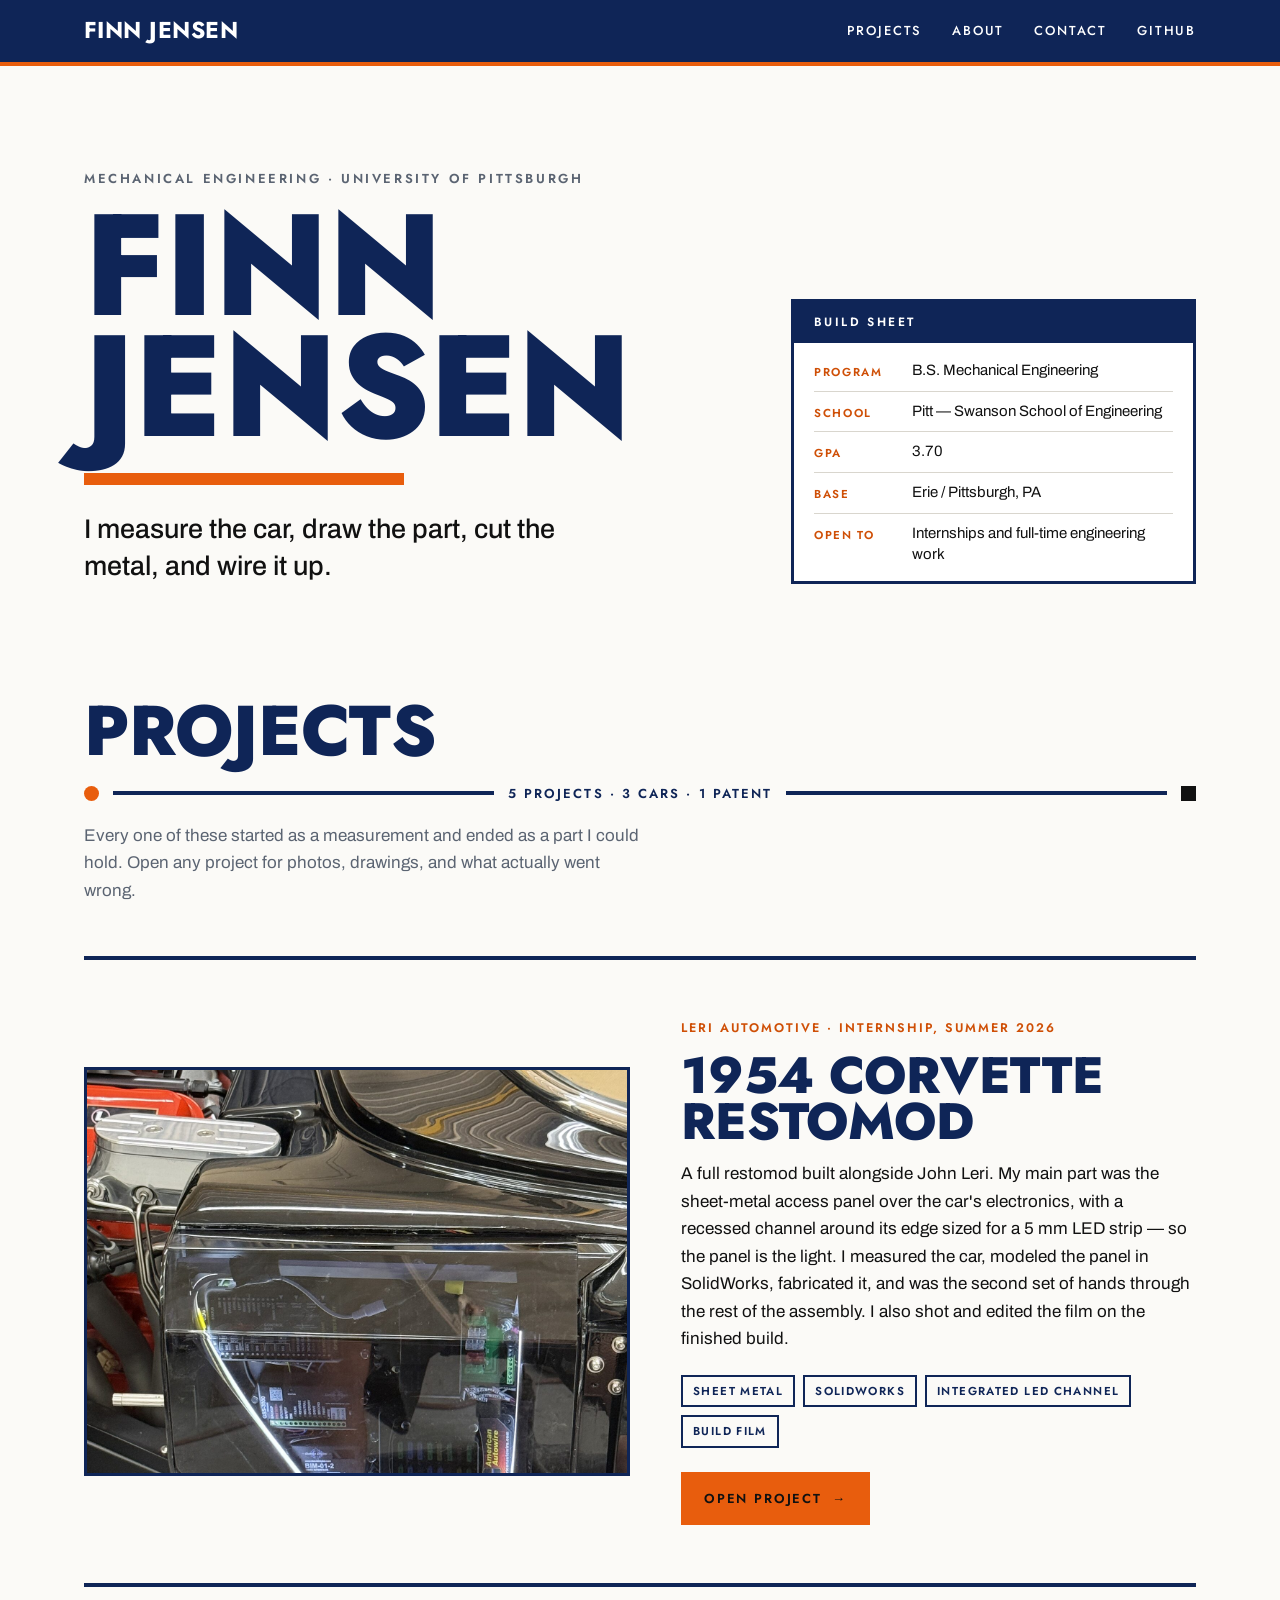
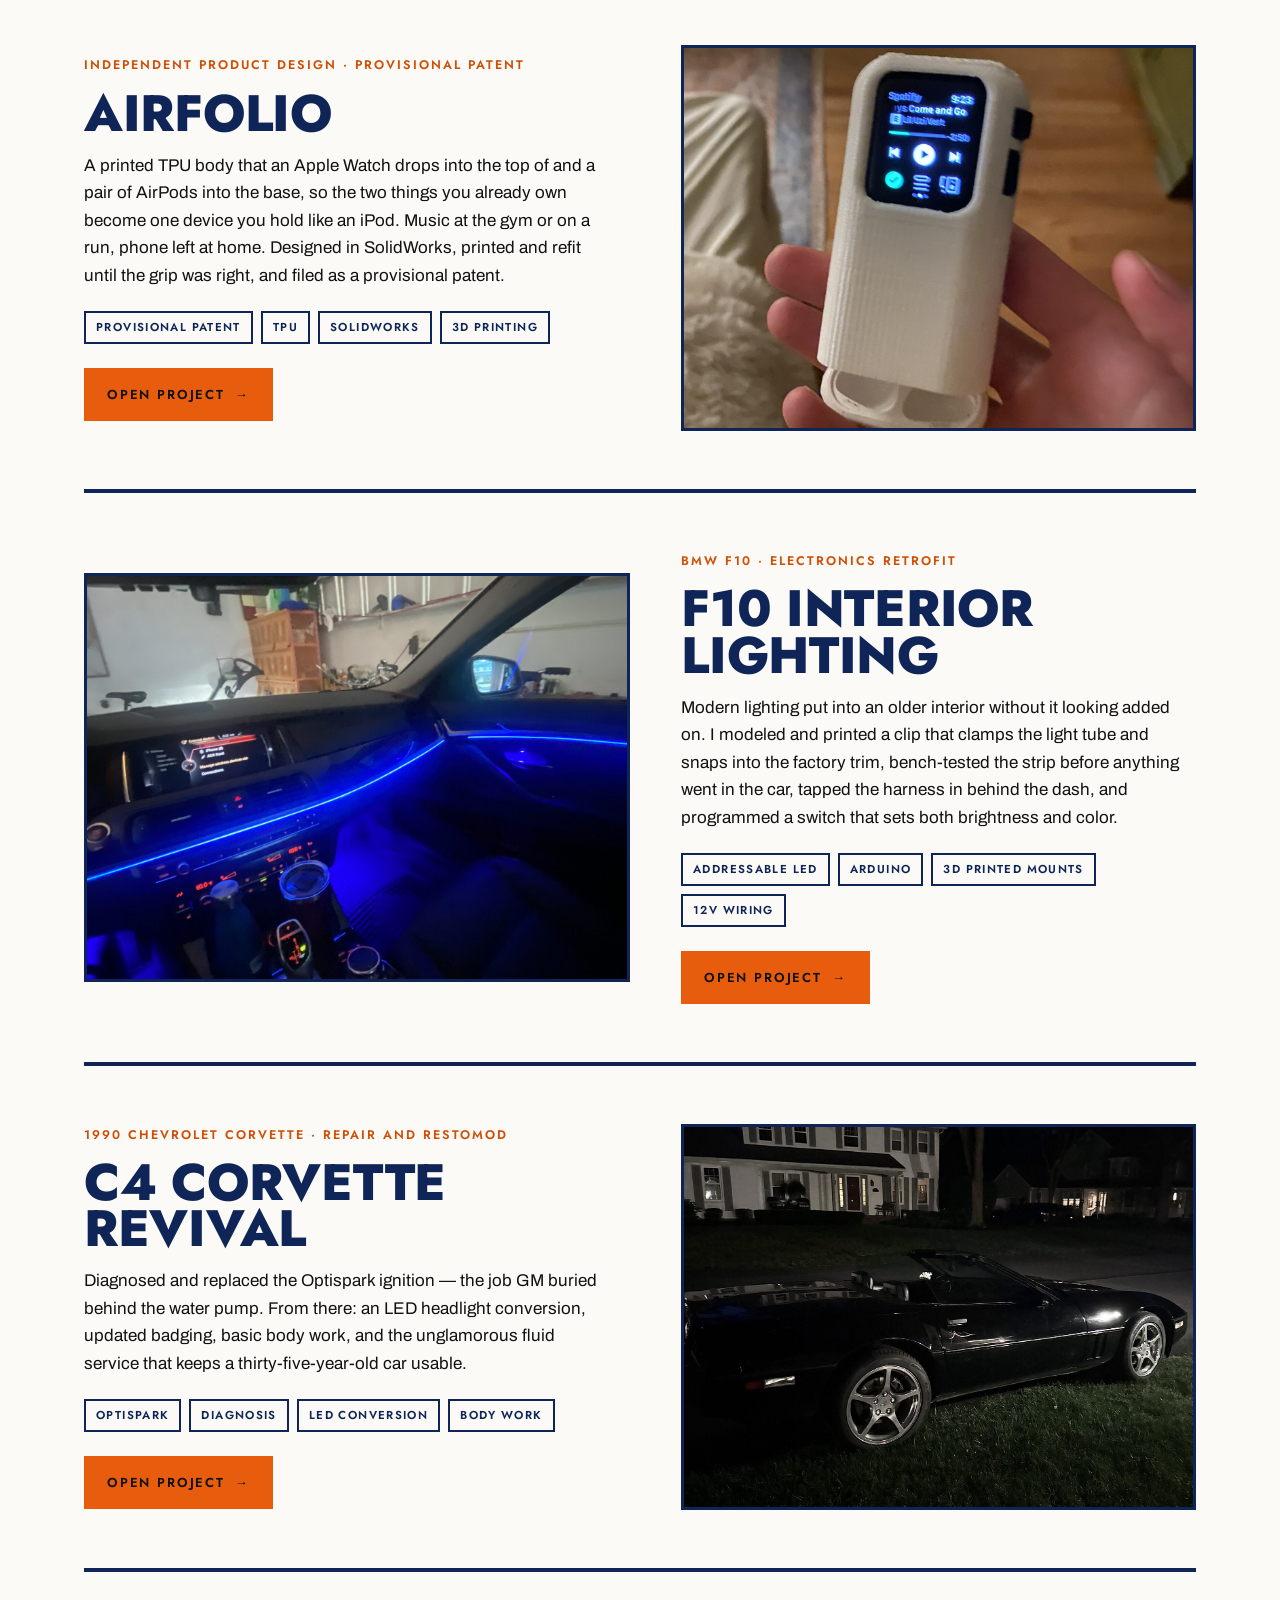
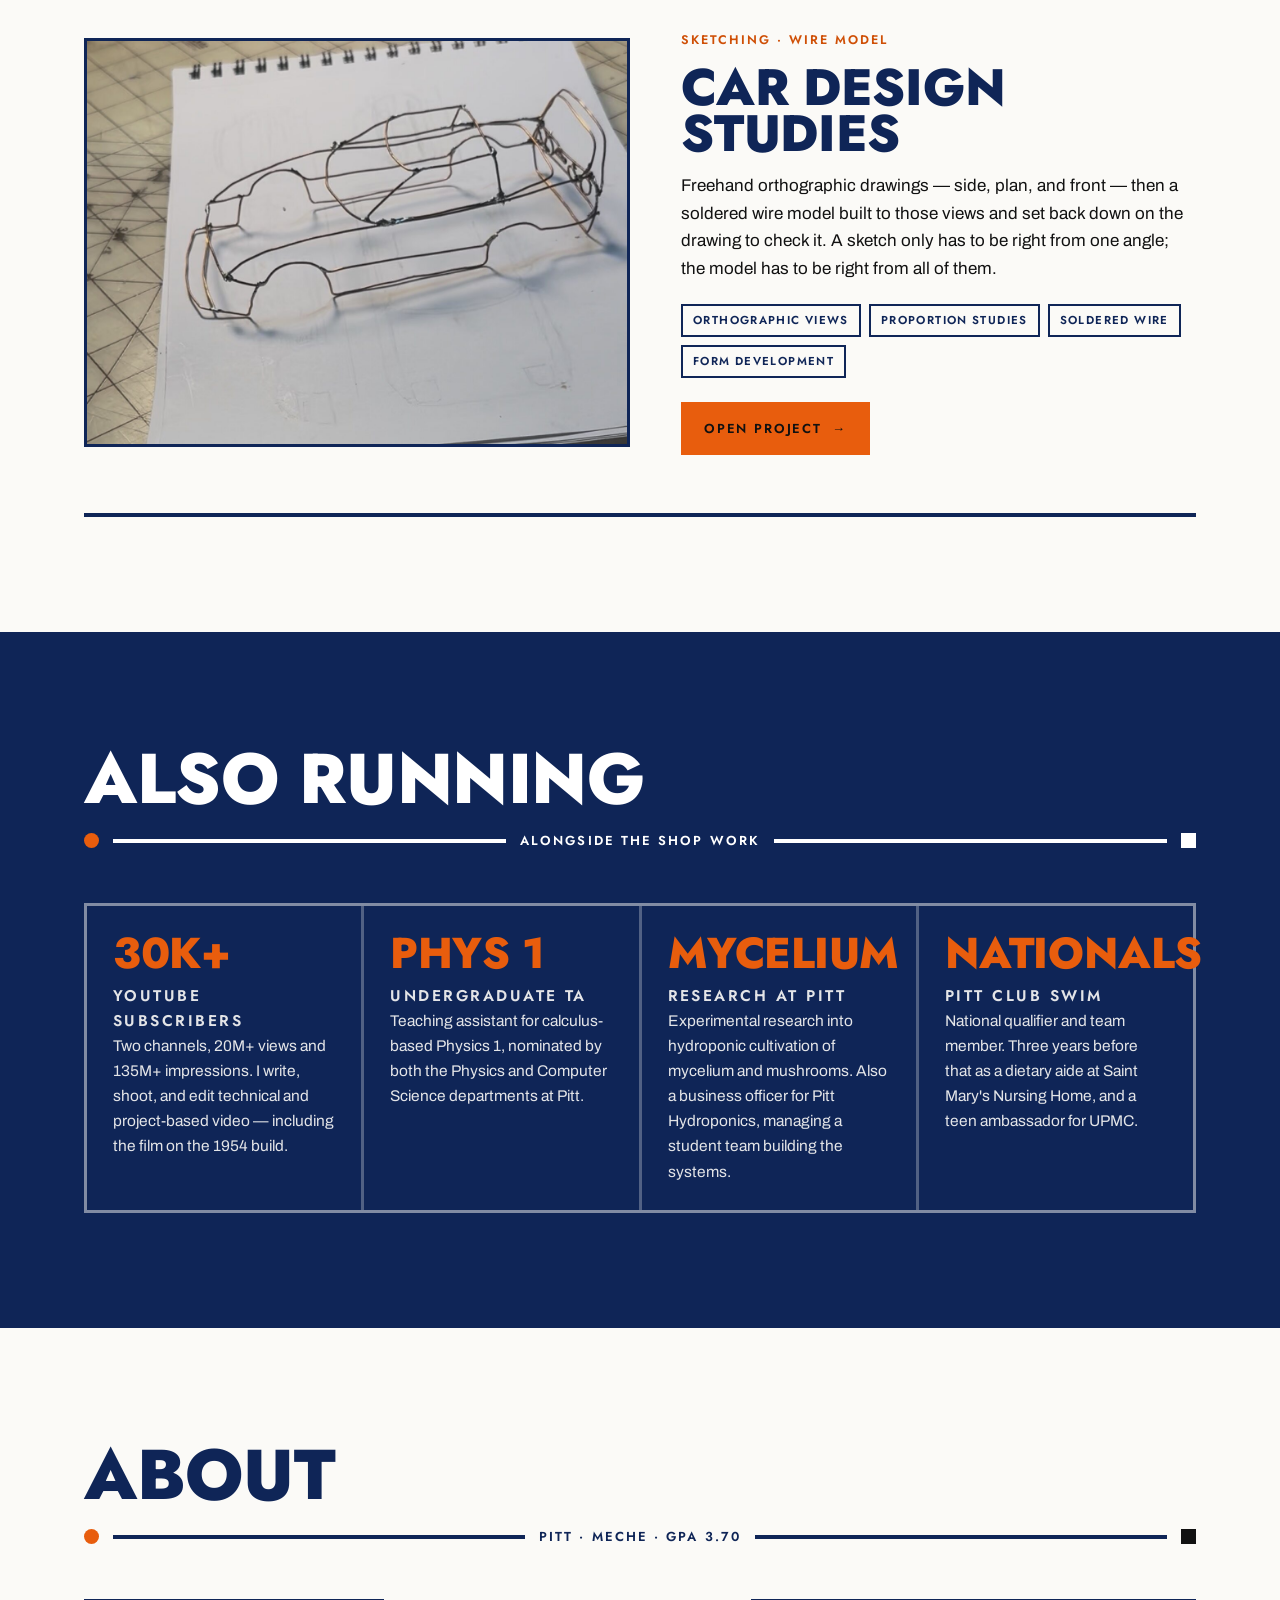
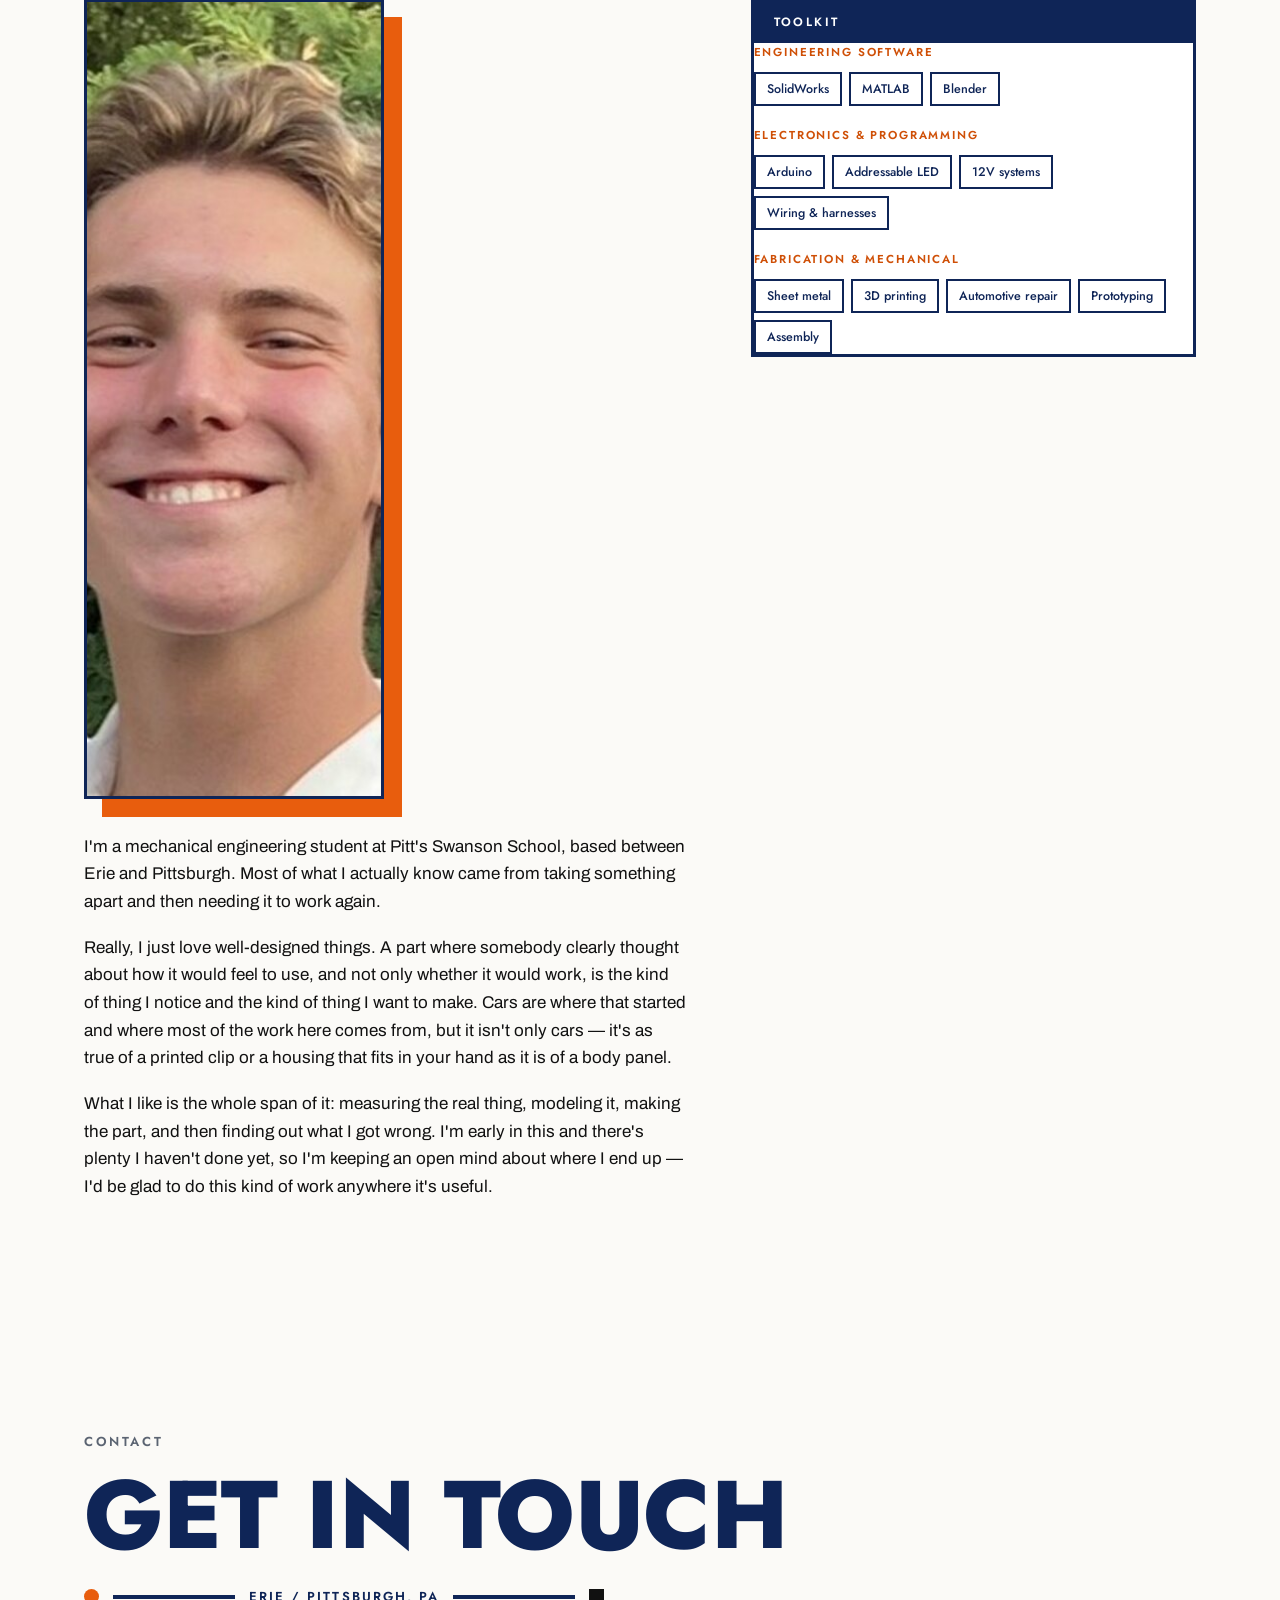
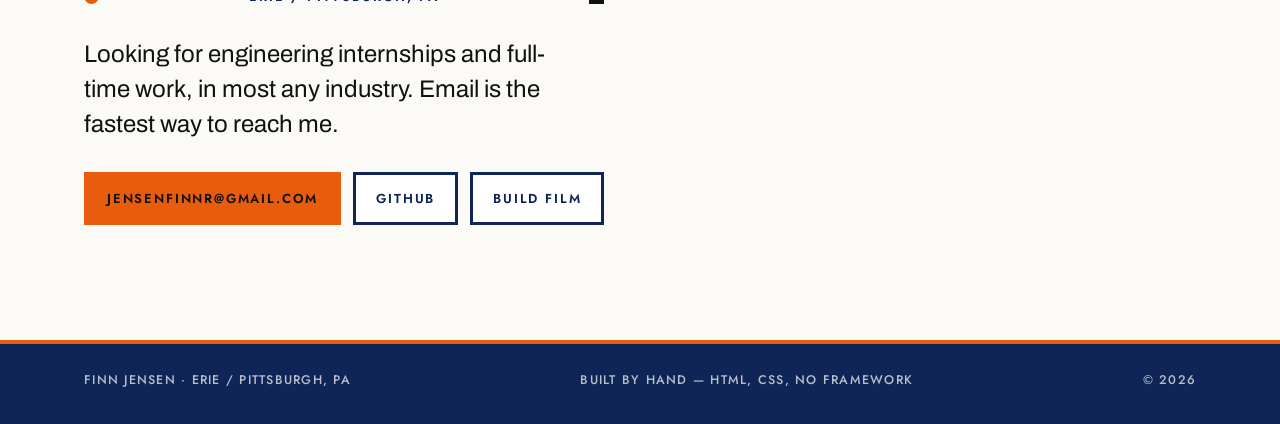
==== commit 24822781: "Add files via upload" ====
--- a/index.html
+++ b/index.html
@@ -4,7 +4,7 @@
 <meta charset="utf-8">
 <meta name="viewport" content="width=device-width, initial-scale=1">
 <title>Finn Jensen — Mechanical Engineering &amp; Automotive Design</title>
-<meta name="description" content="Mechanical engineering student at the University of Pittsburgh. Sheet-metal fabrication on a 1954 Corvette restomod, a patented product design, automotive electronics retrofits, and car design studies.">
+<meta name="description" content="Mechanical engineering student at the University of Pittsburgh. Sheet-metal fabrication on a 1954 Corvette restomod, a patented product design, an electronics retrofit, and design studies.">
 <meta name="author" content="Finn Jensen">
 
 <meta property="og:type" content="website">
@@ -16,8 +16,8 @@
 <link rel="icon" href="assets/favicon.svg" type="image/svg+xml">
 <link rel="preconnect" href="https://fonts.googleapis.com">
 <link rel="preconnect" href="https://fonts.gstatic.com" crossorigin>
-<link href="https://fonts.googleapis.com/css2?family=Big+Shoulders+Display:wght@500;700;800&display=swap" rel="stylesheet">
-<link href="https://fonts.googleapis.com/css2?family=IBM+Plex+Mono:wght@400;500&family=IBM+Plex+Sans:wght@400;500;600&display=swap" rel="stylesheet">
+<link href="https://fonts.googleapis.com/css2?family=Jost:wght@400;500;600;700;800&display=swap" rel="stylesheet">
+<link href="https://fonts.googleapis.com/css2?family=Archivo:wght@400;500;600&display=swap" rel="stylesheet">
 <link rel="stylesheet" href="assets/css/site.css">
 </head>
 
@@ -46,14 +46,7 @@
           <p class="eyebrow">Mechanical engineering &middot; University of Pittsburgh</p>
           <h1 class="hero__name">Finn<br>Jensen</h1>
 
-          <div class="dim dim--draw dim--tight">
-            <span class="dim__tick"></span>
-            <span class="dim__rule"></span>
-            <span class="dim__label">1954 &rarr; 2026</span>
-            <span class="dim__rule"></span>
-            <span class="dim__tick"></span>
-          </div>
-          <p class="hero__note">Oldest car I've worked on, to this year's build.</p>
+          <div class="hero__bar"></div>
 
           <p class="hero__thesis">I measure the car, draw the part, cut the metal, and wire it up.</p>
         </div>
@@ -65,8 +58,7 @@
             <div class="spec__row"><dt>School</dt><dd>Pitt &mdash; Swanson School of Engineering</dd></div>
             <div class="spec__row"><dt>GPA</dt><dd>3.70</dd></div>
             <div class="spec__row"><dt>Base</dt><dd>Erie / Pittsburgh, PA</dd></div>
-            <div class="spec__row"><dt>Now</dt><dd>Physics 1 TA &middot; Hydroponics Club officer</dd></div>
-            <div class="spec__row"><dt>Wanted</dt><dd>Mechanical design &amp; automotive roles</dd></div>
+            <div class="spec__row"><dt>Open to</dt><dd>Internships and full-time engineering work</dd></div>
           </dl>
         </div>
       </div>
@@ -233,10 +225,15 @@
       </div>
 
       <div class="about">
-        <div class="prose reveal">
-          <p>I'm a mechanical engineering student at Pitt's Swanson School, based between Erie and Pittsburgh. Most of what I actually know came from taking something apart and then needing it to work again.</p>
-          <p>The pattern repeats across everything on this site: measure the real thing, model it, make the part, wire it up, drive it. This past summer I got to do that professionally at Leri Automotive on a 1954 Corvette restomod &mdash; measuring a car nobody has dimensions for anymore and turning those numbers into sheet metal that fits. Before that I was doing the same thing in my own garage on an F10 and a C4.</p>
-          <p>I'm looking for mechanical design and automotive engineering roles where the drawing and the build happen in the same room.</p>
+        <div class="reveal">
+          <figure class="portrait">
+            <img src="assets/images/headshot.jpg" alt="Finn Jensen" width="800" height="800">
+          </figure>
+          <div class="prose">
+            <p>I'm a mechanical engineering student at Pitt's Swanson School, based between Erie and Pittsburgh. Most of what I actually know came from taking something apart and then needing it to work again.</p>
+            <p>Really, I just love well-designed things. A part where somebody clearly thought about how it would feel to use, and not only whether it would work, is the kind of thing I notice and the kind of thing I want to make. Cars are where that started and where most of the work here comes from, but it isn't only cars &mdash; it's as true of a printed clip or a housing that fits in your hand as it is of a body panel.</p>
+            <p>What I like is the whole span of it: measuring the real thing, modeling it, making the part, and then finding out what I got wrong. I'm early in this and there's plenty I haven't done yet, so I'm keeping an open mind about where I end up &mdash; I'd be glad to do this kind of work anywhere it's useful.</p>
+          </div>
         </div>
 
         <div class="stack reveal">
@@ -278,9 +275,9 @@
         <span class="dim__rule"></span>
         <span class="dim__tick"></span>
       </div>
-      <p class="lede mt-3">Looking for mechanical design and automotive engineering work. Email is the fastest way to reach me.</p>
+      <p class="lede mt-3">Looking for engineering internships and full-time work, in most any industry. Email is the fastest way to reach me.</p>
       <!-- Want your phone number on the site? Uncomment the next line. -->
-      <!-- <p class="hero__note">814-746-2642</p> -->
+      <!-- <p class="eyebrow mt-1">814-746-2642</p> -->
       <div class="btnrow mt-3">
         <a class="btn btn--signal" href="mailto:jensenfinnr@gmail.com">jensenfinnr@gmail.com</a>
         <a class="btn" href="https://github.com/jensenfinnr" rel="me noopener">GitHub</a>
--- a/assets/css/site.css
+++ b/assets/css/site.css
@@ -1,55 +1,42 @@
 /* ==========================================================================
    Finn Jensen — portfolio
-   Design tokens: primer gray-green shop wall, chalk panels, oxblood signal.
-   Display: Big Shoulders Display. Body: IBM Plex Sans. Data: IBM Plex Mono.
+   Bauhaus: navy, white, black, orange. Flat blocks, thick rules, geometric
+   primitives (circle / square / triangle) as the structural marks.
+   Display: Jost (geometric sans). Body: Archivo.
    ========================================================================== */
 
 :root {
-  --primer:       #bfc3b9;
-  --primer-deep:  #a8ada2;
-  --chalk:        #eeefe9;
-  --steel:        #23282a;
-  --graphite:     #5c6467;
-  --oxblood:      #8c1c1c;
-  --oxblood-deep: #6e1414;
-
-  --font-display: "Big Shoulders Display", "Arial Narrow", Impact, sans-serif;
-  --font-body:    "IBM Plex Sans", "Helvetica Neue", Arial, sans-serif;
-  --font-mono:    "IBM Plex Mono", ui-monospace, "SFMono-Regular", Menlo, monospace;
-
-  --gut:      clamp(20px, 5vw, 64px);
-  --band:     clamp(64px, 9vw, 132px);
-  --rule:     1px solid var(--primer-deep);
-  --rule-ink: 1px solid rgba(35, 40, 42, 0.22);
-}
-
-*,
-*::before,
-*::after { box-sizing: border-box; }
+  --navy:       #0f2557;
+  --navy-deep:  #081737;
+  --orange:     #e85d0d;
+  --orange-hot: #cf4f06;
+  --ink:        #111111;
+  --white:      #fbfaf7;
+  --paper:      #ffffff;
+  --grey:       #5b6472;
+  --line:       #d9d6ce;
+
+  --font-display: "Jost", "Futura", "Century Gothic", sans-serif;
+  --font-body:    "Archivo", "Helvetica Neue", Arial, sans-serif;
+  --font-util:    "Jost", "Futura", "Century Gothic", sans-serif;
+
+  --gut:  clamp(20px, 5vw, 64px);
+  --band: clamp(64px, 9vw, 132px);
+  --bar:  4px;
+}
+
+*, *::before, *::after { box-sizing: border-box; }
 
 html { -webkit-text-size-adjust: 100%; scroll-behavior: smooth; }
 
 body {
   margin: 0;
-  background: var(--primer);
-  color: var(--steel);
+  background: var(--white);
+  color: var(--ink);
   font-family: var(--font-body);
   font-size: 17px;
   line-height: 1.62;
   -webkit-font-smoothing: antialiased;
-}
-
-/* 24px graph-paper wash over the whole page */
-body::before {
-  content: "";
-  position: fixed;
-  inset: 0;
-  z-index: 0;
-  pointer-events: none;
-  background-image:
-    linear-gradient(to right, rgba(35, 40, 42, 0.05) 1px, transparent 1px),
-    linear-gradient(to bottom, rgba(35, 40, 42, 0.05) 1px, transparent 1px);
-  background-size: 24px 24px;
 }
 
 .shell {
@@ -63,180 +50,105 @@
 
 img { max-width: 100%; display: block; }
 
-a { color: var(--oxblood); text-decoration: none; }
-a:hover { text-decoration: underline; text-decoration-thickness: 1px; text-underline-offset: 3px; }
-
-:focus-visible {
-  outline: 2px solid var(--oxblood);
-  outline-offset: 3px;
-}
+a { color: var(--orange-hot); text-decoration: none; }
+a:hover { text-decoration: underline; text-decoration-thickness: 2px; text-underline-offset: 3px; }
+
+:focus-visible { outline: 3px solid var(--orange); outline-offset: 3px; }
 
 .skip {
-  position: absolute;
-  left: -9999px;
-  top: 0;
-  z-index: 99;
-  background: var(--steel);
-  color: var(--chalk);
+  position: absolute; left: -9999px; top: 0; z-index: 99;
+  background: var(--navy); color: var(--paper);
   padding: 10px 16px;
-  font-family: var(--font-mono);
-  font-size: 12px;
+  font-family: var(--font-util); font-size: 13px;
+  letter-spacing: 0.12em; text-transform: uppercase;
 }
 .skip:focus { left: 8px; top: 8px; }
 
-/* ---------- type ---------------------------------------------------------- */
+/* ---------- type --------------------------------------------------------- */
 
 h1, h2, h3 {
   font-family: var(--font-display);
   font-weight: 700;
   text-transform: uppercase;
-  letter-spacing: -0.015em;
-  line-height: 0.88;
+  letter-spacing: -0.005em;
+  line-height: 0.9;
   margin: 0;
+  color: var(--navy);
 }
 
 .eyebrow {
-  font-family: var(--font-mono);
-  font-size: 11.5px;
-  letter-spacing: 0.16em;
-  text-transform: uppercase;
-  color: var(--graphite);
+  font-family: var(--font-util);
+  font-size: 13px; font-weight: 600;
+  letter-spacing: 0.2em; text-transform: uppercase;
+  color: var(--grey);
   margin: 0;
 }
 
-.lede {
-  font-size: clamp(19px, 2.1vw, 24px);
-  line-height: 1.45;
-  max-width: 34ch;
-}
+.lede { font-size: clamp(19px, 2.1vw, 24px); line-height: 1.45; max-width: 36ch; }
 
 .prose { max-width: 62ch; }
 .prose p { margin: 0 0 1.1em; }
 .prose p:last-child { margin-bottom: 0; }
-.prose ul { margin: 0 0 1.1em; padding-left: 1.15em; }
-.prose li { margin-bottom: 0.45em; }
-.prose li::marker { color: var(--oxblood); }
-
-/* ---------- dimension line (signature element) --------------------------- */
-
-.dim {
-  display: flex;
-  align-items: center;
-  gap: 10px;
-  width: 100%;
-}
-
-.dim__tick {
-  flex: 0 0 auto;
-  width: 1px;
-  height: 14px;
-  background: var(--steel);
-  opacity: 0.55;
-}
-
-/* children order: 1 tick, 2 rule, 3 label, 4 rule, 5 tick */
-.dim__rule {
-  flex: 1 1 auto;
-  height: 1px;
-  position: relative;
-  color: rgba(35, 40, 42, 0.5);
-  background: currentColor;
-  transform: scaleX(1);
-}
-
-/* arrowheads point outward, at the extension ticks */
-.dim__rule::after {
-  content: "";
-  position: absolute;
-  top: 50%;
-  width: 0;
-  height: 0;
-  border-top: 3px solid transparent;
-  border-bottom: 3px solid transparent;
-  transform: translateY(-50%);
-}
-.dim__rule:nth-child(2)::after {
-  left: 0;
-  border-right: 6px solid currentColor;
-}
-.dim__rule:nth-child(4)::after {
-  right: 0;
-  border-left: 6px solid currentColor;
-}
+.prose ul { margin: 0 0 1.1em; padding-left: 1.2em; }
+.prose li { margin-bottom: 0.5em; }
+.prose li::marker { color: var(--orange); }
+.prose strong { color: var(--navy); }
+
+/* ---------- geometric marker rule (signature) ---------------------------- */
+/* markup: tick, rule, label, rule, tick — circle and square bookend a bar */
+
+.dim { display: flex; align-items: center; gap: 14px; width: 100%; }
+
+.dim__tick { flex: 0 0 auto; width: 15px; height: 15px; }
+.dim__tick:first-child { background: var(--orange); border-radius: 50%; }
+.dim__tick:last-child  { background: var(--ink); }
+
+.dim__rule { flex: 1 1 auto; height: var(--bar); background: var(--navy); }
 
 .dim__label {
   flex: 0 0 auto;
-  font-family: var(--font-mono);
-  font-size: 11px;
-  letter-spacing: 0.14em;
-  text-transform: uppercase;
-  color: var(--steel);
+  font-family: var(--font-util);
+  font-size: 13px; font-weight: 600;
+  letter-spacing: 0.16em; text-transform: uppercase;
+  color: var(--navy);
   white-space: nowrap;
 }
 
-.dim--tight { max-width: 460px; }
+.dim--tight { max-width: 520px; }
 
 /* spacing utilities */
 .mt-1 { margin-top: 18px; }
 .mt-2 { margin-top: 24px; }
 .mt-3 { margin-top: 30px; }
 
-/* draw-in on load */
-.dim--draw .dim__rule {
-  transform: scaleX(0);
-  animation: dim-draw 900ms cubic-bezier(0.16, 0.84, 0.44, 1) 260ms forwards;
-}
-.dim--draw .dim__rule:nth-child(2) { transform-origin: right center; }
-.dim--draw .dim__rule:nth-child(4) { transform-origin: left center; }
-.dim--draw .dim__label,
-.dim--draw .dim__tick {
-  opacity: 0;
-  animation: dim-fade 500ms ease 900ms forwards;
-}
-.dim--draw .dim__tick { animation-delay: 200ms; }
-
-@keyframes dim-draw { to { transform: scaleX(1); } }
-@keyframes dim-fade { to { opacity: 1; } }
-
 /* ---------- top bar ------------------------------------------------------ */
 
 .topbar {
-  position: sticky;
-  top: 0;
-  z-index: 20;
-  background: rgba(191, 195, 185, 0.94);
-  backdrop-filter: blur(6px);
-  border-bottom: var(--rule);
-}
-
+  position: sticky; top: 0; z-index: 20;
+  background: var(--navy);
+  border-bottom: var(--bar) solid var(--orange);
+}
 .topbar__in {
-  display: flex;
-  align-items: center;
-  justify-content: space-between;
-  gap: 16px;
-  min-height: 58px;
+  display: flex; align-items: center; justify-content: space-between;
+  gap: 16px; min-height: 62px;
 }
 
 .mark {
   font-family: var(--font-display);
-  font-size: 22px;
-  text-transform: uppercase;
-  letter-spacing: 0.01em;
-  color: var(--steel);
-}
-.mark:hover { text-decoration: none; color: var(--oxblood); }
+  font-size: 23px; font-weight: 700;
+  text-transform: uppercase; letter-spacing: 0.02em;
+  color: var(--paper);
+}
+.mark:hover { text-decoration: none; color: var(--orange); }
 
 .navlinks {
-  display: flex;
-  align-items: center;
-  gap: clamp(14px, 2.4vw, 30px);
-  font-family: var(--font-mono);
-  font-size: 12px;
-  letter-spacing: 0.1em;
-  text-transform: uppercase;
-}
-.navlinks a { color: var(--steel); }
-.navlinks a:hover { color: var(--oxblood); }
+  display: flex; align-items: center; gap: clamp(14px, 2.4vw, 30px);
+  font-family: var(--font-util);
+  font-size: 13px; font-weight: 500;
+  letter-spacing: 0.14em; text-transform: uppercase;
+}
+.navlinks a { color: var(--paper); }
+.navlinks a:hover { color: var(--orange); text-decoration: none; }
 
 /* ---------- hero --------------------------------------------------------- */
 
@@ -251,77 +163,61 @@
 
 .hero__name {
   font-size: clamp(3.6rem, 13vw, 9rem);
-  line-height: 0.82;
-  margin: 14px 0 22px;
+  font-weight: 800;
+  line-height: 0.84;
+  margin: 16px 0 0;
+}
+
+/* flat orange block under the name */
+.hero__bar {
+  width: min(320px, 60%);
+  height: 12px;
+  background: var(--orange);
+  margin: 26px 0 0;
 }
 
 .hero__thesis {
   font-size: clamp(20px, 2.4vw, 27px);
-  line-height: 1.35;
-  max-width: 30ch;
-  margin: 26px 0 0;
-  font-weight: 500;
-}
-
-.hero__note {
-  font-family: var(--font-mono);
-  font-size: 11px;
-  letter-spacing: 0.1em;
-  text-transform: uppercase;
-  color: var(--graphite);
-  margin: 8px 0 0;
-}
-
-.plate {
-  background: var(--chalk);
-  border: var(--rule-ink);
-  padding: 20px 22px;
-}
+  line-height: 1.35; max-width: 30ch;
+  margin: 26px 0 0; font-weight: 500;
+  color: var(--ink);
+}
+
+/* ---------- plate (build sheet, toolkit) --------------------------------- */
+
+.plate { background: var(--paper); border: 3px solid var(--navy); }
 
 .plate__title {
-  font-family: var(--font-mono);
-  font-size: 10.5px;
-  letter-spacing: 0.18em;
-  text-transform: uppercase;
-  color: var(--oxblood);
-  padding-bottom: 10px;
-  margin: 0 0 12px;
-  border-bottom: var(--rule-ink);
-}
-
-.spec { margin: 0; font-family: var(--font-mono); font-size: 12.5px; }
+  font-family: var(--font-util);
+  font-size: 12px; font-weight: 600;
+  letter-spacing: 0.2em; text-transform: uppercase;
+  color: var(--paper); background: var(--navy);
+  margin: 0; padding: 11px 20px;
+}
+
+.spec { margin: 0; padding: 8px 20px 16px; font-variant-numeric: tabular-nums; }
 .spec__row {
-  display: grid;
-  grid-template-columns: 78px minmax(0, 1fr);
-  gap: 12px;
-  padding: 7px 0;
-  border-bottom: 1px dotted rgba(35, 40, 42, 0.2);
+  display: grid; grid-template-columns: 84px minmax(0, 1fr);
+  gap: 14px; padding: 9px 0;
+  border-bottom: 1px solid var(--line);
 }
 .spec__row:last-child { border-bottom: 0; padding-bottom: 0; }
 .spec dt {
-  letter-spacing: 0.1em;
-  text-transform: uppercase;
-  color: var(--graphite);
-  font-size: 10.5px;
-  padding-top: 2px;
-}
-.spec dd { margin: 0; line-height: 1.4; }
-
-/* ---------- section scaffolding ------------------------------------------ */
+  font-family: var(--font-util);
+  font-size: 11.5px; font-weight: 600;
+  letter-spacing: 0.14em; text-transform: uppercase;
+  color: var(--orange-hot); padding-top: 3px;
+}
+.spec dd { margin: 0; font-size: 15px; line-height: 1.42; }
+
+/* ---------- sections ----------------------------------------------------- */
 
 .band { padding: var(--band) 0; }
 .band--flush { padding-top: 0; }
 
 .sec-head { margin-bottom: clamp(30px, 4vw, 54px); }
-.sec-head__title {
-  font-size: clamp(2.4rem, 5.5vw, 4rem);
-  margin-bottom: 16px;
-}
-.sec-head__sub {
-  max-width: 56ch;
-  margin: 14px 0 0;
-  color: var(--graphite);
-}
+.sec-head__title { font-size: clamp(2.6rem, 6vw, 4.4rem); font-weight: 800; margin-bottom: 20px; }
+.sec-head__sub { max-width: 56ch; margin: 18px 0 0; color: var(--grey); }
 
 /* ---------- project rows ------------------------------------------------- */
 
@@ -333,158 +229,121 @@
   gap: clamp(24px, 4vw, 56px);
   align-items: center;
   padding: clamp(34px, 5vw, 58px) 0;
-  border-top: var(--rule);
-}
-.proj:last-child { border-bottom: var(--rule); }
+  border-top: var(--bar) solid var(--navy);
+}
+.proj:last-child { border-bottom: var(--bar) solid var(--navy); }
 
 .proj--flip .proj__media { order: 2; }
 
 .proj__media {
   position: relative;
-  background: var(--chalk);
-  border: var(--rule-ink);
+  background: var(--paper);
+  border: 3px solid var(--navy);
   aspect-ratio: 4 / 3;
   overflow: hidden;
 }
 .proj__media img {
-  width: 100%;
-  height: 100%;
-  object-fit: cover;
+  width: 100%; height: 100%; object-fit: cover;
   transition: transform 700ms cubic-bezier(0.2, 0.7, 0.3, 1);
 }
 .proj:hover .proj__media img { transform: scale(1.03); }
 
-/* corner registration ticks, drawn on hover */
-.proj__media::before,
+/* orange disc appears on hover */
 .proj__media::after {
   content: "";
-  position: absolute;
-  width: 18px;
-  height: 18px;
-  z-index: 2;
-  opacity: 0;
-  transition: opacity 300ms ease;
-  pointer-events: none;
-}
-.proj__media::before {
-  top: 8px; left: 8px;
-  border-top: 1px solid var(--oxblood);
-  border-left: 1px solid var(--oxblood);
-}
-.proj__media::after {
-  bottom: 8px; right: 8px;
-  border-bottom: 1px solid var(--oxblood);
-  border-right: 1px solid var(--oxblood);
-}
-.proj:hover .proj__media::before,
-.proj:hover .proj__media::after { opacity: 1; }
+  position: absolute; bottom: 12px; right: 12px;
+  width: 30px; height: 30px; border-radius: 50%;
+  background: var(--orange);
+  opacity: 0; transform: scale(0.6);
+  transition: opacity 260ms ease, transform 260ms cubic-bezier(0.16, 0.84, 0.44, 1);
+  pointer-events: none; z-index: 2;
+}
+.proj:hover .proj__media::after { opacity: 1; transform: scale(1); }
 
 .proj__tag {
-  font-family: var(--font-mono);
-  font-size: 11px;
-  letter-spacing: 0.14em;
-  text-transform: uppercase;
-  color: var(--oxblood);
-  margin: 0 0 12px;
-}
-
-.proj__title {
-  font-size: clamp(2rem, 4.2vw, 3.1rem);
-  margin-bottom: 14px;
-}
-.proj__title a { color: var(--steel); }
-.proj:hover .proj__title a { color: var(--oxblood); }
+  font-family: var(--font-util);
+  font-size: 12.5px; font-weight: 600;
+  letter-spacing: 0.16em; text-transform: uppercase;
+  color: var(--orange-hot);
+  margin: 0 0 14px;
+}
+
+.proj__title { font-size: clamp(2.1rem, 4.4vw, 3.2rem); font-weight: 800; margin-bottom: 16px; }
+.proj__title a { color: var(--navy); }
+.proj:hover .proj__title a { color: var(--orange-hot); }
 .proj__title a:hover { text-decoration: none; }
 
-.proj__body { margin: 0 0 20px; max-width: 52ch; }
+.proj__body { margin: 0 0 22px; max-width: 52ch; }
 
 .proj__facts {
-  display: flex;
-  flex-wrap: wrap;
-  gap: 6px;
-  margin: 0 0 22px;
-  padding: 0;
-  list-style: none;
+  display: flex; flex-wrap: wrap; gap: 8px;
+  margin: 0 0 24px; padding: 0; list-style: none;
 }
 .proj__facts li {
-  font-family: var(--font-mono);
-  font-size: 10.5px;
-  letter-spacing: 0.1em;
-  text-transform: uppercase;
-  color: var(--graphite);
-  border: 1px solid rgba(35, 40, 42, 0.24);
-  padding: 4px 9px;
-}
-
-/* ---------- buttons ------------------------------------------------------ */
+  font-family: var(--font-util);
+  font-size: 11.5px; font-weight: 600;
+  letter-spacing: 0.12em; text-transform: uppercase;
+  color: var(--navy);
+  border: 2px solid var(--navy);
+  padding: 5px 10px;
+}
+
+/* ---------- buttons (flat blocks) --------------------------------------- */
 
 .btn {
-  display: inline-flex;
-  align-items: center;
-  gap: 10px;
-  font-family: var(--font-mono);
-  font-size: 11.5px;
-  letter-spacing: 0.14em;
-  text-transform: uppercase;
-  padding: 11px 18px;
-  border: 1px solid var(--steel);
-  color: var(--steel);
-  background: transparent;
-  transition: background 180ms ease, color 180ms ease, border-color 180ms ease;
-}
-.btn:hover {
-  background: var(--steel);
-  color: var(--chalk);
-  text-decoration: none;
-}
-.btn--signal { border-color: var(--oxblood); color: var(--oxblood); }
-.btn--signal:hover { background: var(--oxblood-deep); border-color: var(--oxblood-deep); color: var(--chalk); }
-.btn__arrow { transition: transform 180ms ease; }
-.btn:hover .btn__arrow { transform: translateX(3px); }
+  display: inline-flex; align-items: center; gap: 10px;
+  font-family: var(--font-util);
+  font-size: 13px; font-weight: 600;
+  letter-spacing: 0.14em; text-transform: uppercase;
+  padding: 13px 20px;
+  border: 3px solid var(--navy);
+  background: var(--paper); color: var(--navy);
+  transition: background 160ms ease, color 160ms ease, border-color 160ms ease;
+}
+.btn:hover { background: var(--navy); color: var(--paper); text-decoration: none; }
+
+.btn--signal { background: var(--orange); border-color: var(--orange); color: var(--ink); }
+.btn--signal:hover { background: var(--ink); border-color: var(--ink); color: var(--paper); }
+
+.btn__arrow { transition: transform 160ms ease; }
+.btn:hover .btn__arrow { transform: translateX(4px); }
 
 .btnrow { display: flex; flex-wrap: wrap; gap: 12px; }
 
-/* ---------- dark band (side work) --------------------------------------- */
-
-.dark {
-  background: var(--steel);
-  color: var(--chalk);
-  border-top: 1px solid var(--steel);
-}
-.dark .eyebrow,
-.dark .sec-head__sub { color: rgba(238, 239, 233, 0.62); }
-.dark .dim__tick { background: var(--chalk); }
-.dark .dim__rule { color: rgba(238, 239, 233, 0.55); }
-.dark .dim__label { color: var(--chalk); }
-.dark a { color: #e8a3a3; }
+/* ---------- navy band (side work) --------------------------------------- */
+
+.dark { background: var(--navy); color: var(--paper); }
+.dark h2, .dark h3 { color: var(--paper); }
+.dark .eyebrow, .dark .sec-head__sub { color: rgba(251, 250, 247, 0.66); }
+.dark .dim__rule { background: var(--paper); }
+.dark .dim__tick:last-child { background: var(--paper); }
+.dark .dim__label { color: var(--paper); }
+.dark a { color: #ffb37a; }
 
 .sidework {
   display: grid;
   grid-template-columns: repeat(auto-fit, minmax(240px, 1fr));
-  gap: 1px;
-  background: rgba(238, 239, 233, 0.18);
-  border: 1px solid rgba(238, 239, 233, 0.18);
-}
-.sidework__cell { background: var(--steel); padding: 24px; }
+  gap: 3px;
+  background: rgba(251, 250, 247, 0.28);
+  border: 3px solid rgba(251, 250, 247, 0.28);
+}
+.sidework__cell { background: var(--navy); padding: 26px; }
 .sidework__num {
+  display: block;
   font-family: var(--font-display);
-  text-transform: uppercase;
-  letter-spacing: -0.01em;
-  font-size: 2.6rem;
-  line-height: 1;
-  color: var(--chalk);
-  display: block;
-  margin-bottom: 6px;
+  font-size: 2.7rem; font-weight: 800; line-height: 1;
+  text-transform: uppercase; letter-spacing: -0.01em;
+  color: var(--orange);
+  margin-bottom: 8px;
 }
 .sidework__label {
-  font-family: var(--font-mono);
-  font-size: 10.5px;
-  letter-spacing: 0.14em;
-  text-transform: uppercase;
-  color: rgba(238, 239, 233, 0.62);
-  margin: 0 0 12px;
-}
-.sidework__cell p { margin: 0; font-size: 15.5px; color: rgba(238, 239, 233, 0.86); }
+  font-family: var(--font-util);
+  font-size: 12px; font-weight: 600;
+  letter-spacing: 0.16em; text-transform: uppercase;
+  color: rgba(251, 250, 247, 0.66);
+  margin: 0 0 14px;
+}
+.sidework__cell p { margin: 0; font-size: 15.5px; color: rgba(251, 250, 247, 0.9); }
 
 /* ---------- about -------------------------------------------------------- */
 
@@ -497,61 +356,58 @@
 
 .stack { display: flex; flex-direction: column; gap: 20px; }
 
-.kit__group + .kit__group { margin-top: 18px; }
+/* headshot: square photo with an offset flat block behind it */
+.portrait { position: relative; width: min(300px, 70%); margin: 0 0 34px; }
+.portrait::before {
+  content: "";
+  position: absolute; inset: 18px -18px -18px 18px;
+  background: var(--orange);
+  z-index: 0;
+}
+.portrait img {
+  position: relative; z-index: 1;
+  width: 100%; aspect-ratio: 1 / 1; object-fit: cover;
+  border: 3px solid var(--navy);
+}
+
+.kit__group + .kit__group { margin-top: 20px; }
 .kit__head {
-  font-family: var(--font-mono);
-  font-size: 10.5px;
-  letter-spacing: 0.16em;
-  text-transform: uppercase;
-  color: var(--oxblood);
-  margin: 0 0 8px;
-}
-.kit__list {
-  margin: 0;
-  padding: 0;
-  list-style: none;
-  display: flex;
-  flex-wrap: wrap;
-  gap: 6px;
-}
+  font-family: var(--font-util);
+  font-size: 11.5px; font-weight: 600;
+  letter-spacing: 0.16em; text-transform: uppercase;
+  color: var(--orange-hot);
+  margin: 0 0 10px;
+}
+.kit__list { margin: 0; padding: 0; list-style: none; display: flex; flex-wrap: wrap; gap: 7px; }
 .kit__list li {
-  font-family: var(--font-mono);
-  font-size: 11.5px;
-  border: 1px solid rgba(35, 40, 42, 0.24);
-  padding: 5px 10px;
-  background: rgba(238, 239, 233, 0.5);
-}
+  font-family: var(--font-util);
+  font-size: 12.5px; font-weight: 500;
+  border: 2px solid var(--navy);
+  color: var(--navy);
+  padding: 5px 11px;
+}
+.kit__body { padding: 20px; }
 
 /* ---------- contact / footer -------------------------------------------- */
 
-.contact__name {
-  font-size: clamp(2.6rem, 8vw, 6rem);
-  margin: 18px 0 26px;
-}
+.contact__name { font-size: clamp(2.8rem, 8.5vw, 6rem); font-weight: 800; margin: 20px 0 28px; }
 
 .footer {
-  border-top: var(--rule);
-  padding: 22px 0 34px;
-  font-family: var(--font-mono);
-  font-size: 11px;
-  letter-spacing: 0.08em;
-  text-transform: uppercase;
-  color: var(--graphite);
-}
-.footer__in {
-  display: flex;
-  flex-wrap: wrap;
-  gap: 10px 24px;
-  justify-content: space-between;
-}
+  background: var(--navy);
+  border-top: var(--bar) solid var(--orange);
+  padding: 26px 0 34px;
+  font-family: var(--font-util);
+  font-size: 12.5px; font-weight: 500;
+  letter-spacing: 0.1em; text-transform: uppercase;
+  color: rgba(251, 250, 247, 0.72);
+}
+.footer a { color: var(--paper); }
+.footer__in { display: flex; flex-wrap: wrap; gap: 10px 24px; justify-content: space-between; }
 
 /* ---------- project detail pages ---------------------------------------- */
 
 .detail-hero { padding: clamp(40px, 6vw, 78px) 0 clamp(30px, 4vw, 46px); }
-.detail-hero__title {
-  font-size: clamp(2.8rem, 8.5vw, 6rem);
-  margin: 14px 0 20px;
-}
+.detail-hero__title { font-size: clamp(2.8rem, 8.5vw, 6rem); font-weight: 800; margin: 16px 0 24px; }
 
 .detail {
   display: grid;
@@ -560,162 +416,113 @@
   align-items: start;
   padding-bottom: var(--band);
 }
-
-.detail__aside { position: sticky; top: 84px; }
+.detail__aside { position: sticky; top: 90px; }
 
 .h3-sub {
-  font-size: clamp(1.4rem, 2.4vw, 1.9rem);
-  margin: 34px 0 12px;
+  font-size: clamp(1.5rem, 2.6vw, 2rem);
+  font-weight: 700;
+  margin: 38px 0 14px;
+  padding-left: 18px;
+  border-left: 8px solid var(--orange);
 }
 .h3-sub:first-child { margin-top: 0; }
 
 .video {
-  position: relative;
-  aspect-ratio: 16 / 9;
-  background: var(--steel);
-  border: var(--rule-ink);
+  position: relative; aspect-ratio: 16 / 9;
+  background: var(--navy); border: 3px solid var(--navy);
   margin: 24px 0 0;
 }
-.video iframe {
-  position: absolute;
-  inset: 0;
-  width: 100%;
-  height: 100%;
-  border: 0;
-}
+.video iframe { position: absolute; inset: 0; width: 100%; height: 100%; border: 0; }
 
 .pager {
-  display: flex;
-  justify-content: space-between;
-  gap: 16px;
-  border-top: var(--rule);
-  padding: 26px 0;
-  font-family: var(--font-mono);
-  font-size: 11.5px;
-  letter-spacing: 0.12em;
-  text-transform: uppercase;
-}
-.pager a { color: var(--steel); }
-.pager a:hover { color: var(--oxblood); }
+  display: flex; justify-content: space-between; gap: 16px;
+  border-top: var(--bar) solid var(--navy);
+  padding: 28px 0;
+  font-family: var(--font-util);
+  font-size: 13px; font-weight: 600;
+  letter-spacing: 0.14em; text-transform: uppercase;
+}
+.pager a { color: var(--navy); }
+.pager a:hover { color: var(--orange-hot); }
 
 /* ---------- gallery ------------------------------------------------------ */
 
 .gallery {
   display: grid;
   grid-template-columns: repeat(auto-fill, minmax(min(260px, 100%), 1fr));
-  gap: 14px;
-  margin-top: 20px;
-}
-
-.shot {
-  margin: 0;
-  background: var(--chalk);
-  border: var(--rule-ink);
-}
+  gap: 16px;
+  margin-top: 22px;
+}
+
+.shot { margin: 0; background: var(--paper); border: 3px solid var(--navy); }
 .shot__btn {
-  display: block;
-  width: 100%;
-  padding: 0;
-  border: 0;
-  background: none;
-  cursor: zoom-in;
-  aspect-ratio: 4 / 3;
-  overflow: hidden;
+  display: block; width: 100%; padding: 0; border: 0; background: none;
+  cursor: zoom-in; aspect-ratio: 4 / 3; overflow: hidden;
 }
 .shot__btn img {
-  width: 100%;
-  height: 100%;
-  object-fit: cover;
+  width: 100%; height: 100%; object-fit: cover;
   transition: transform 600ms cubic-bezier(0.2, 0.7, 0.3, 1);
 }
 .shot__btn:hover img { transform: scale(1.04); }
 .shot figcaption {
-  font-family: var(--font-mono);
-  font-size: 11px;
-  line-height: 1.5;
-  color: var(--graphite);
-  padding: 9px 11px;
-  border-top: var(--rule-ink);
+  font-family: var(--font-body);
+  font-size: 13.5px; line-height: 1.5;
+  color: var(--grey);
+  padding: 11px 13px;
+  border-top: 3px solid var(--navy);
 }
 
 .shot--wide { grid-column: 1 / -1; }
 .shot--wide .shot__btn { aspect-ratio: 16 / 9; }
 
-/* empty / broken-image states, written for whoever is filling the folders */
+/* empty / broken-image states */
 .slot {
-  display: flex;
-  flex-direction: column;
-  justify-content: center;
-  gap: 6px;
-  height: 100%;
-  min-height: 150px;
-  padding: 20px;
+  display: flex; flex-direction: column; justify-content: center; gap: 7px;
+  height: 100%; min-height: 150px; padding: 22px;
   text-align: left;
-  font-family: var(--font-mono);
-  font-size: 11.5px;
-  line-height: 1.55;
-  color: var(--graphite);
-  background:
-    repeating-linear-gradient(135deg,
-      rgba(35, 40, 42, 0.05) 0 8px,
-      transparent 8px 16px);
+  font-family: var(--font-body);
+  font-size: 13px; line-height: 1.55; color: var(--grey);
+  background: repeating-linear-gradient(135deg,
+    rgba(15, 37, 87, 0.07) 0 10px, transparent 10px 20px);
 }
 .slot strong {
   display: block;
-  font-size: 12px;
-  letter-spacing: 0.1em;
-  text-transform: uppercase;
-  color: var(--steel);
+  font-family: var(--font-util);
+  font-size: 12.5px; font-weight: 600;
+  letter-spacing: 0.14em; text-transform: uppercase; color: var(--navy);
 }
 .slot code {
-  font-size: 11px;
-  background: rgba(35, 40, 42, 0.08);
-  padding: 1px 4px;
-  word-break: break-all;
+  font-family: ui-monospace, Menlo, monospace;
+  font-size: 12px; background: rgba(15, 37, 87, 0.09);
+  padding: 1px 4px; word-break: break-all;
 }
 
 /* ---------- lightbox ----------------------------------------------------- */
 
 .lightbox {
-  position: fixed;
-  inset: 0;
-  z-index: 60;
-  display: none;
-  align-items: center;
-  justify-content: center;
+  position: fixed; inset: 0; z-index: 60;
+  display: none; align-items: center; justify-content: center;
   padding: clamp(16px, 4vw, 48px);
-  background: rgba(20, 23, 24, 0.94);
+  background: rgba(8, 23, 55, 0.96); /* var(--navy-deep) at 96% */
 }
 .lightbox.is-open { display: flex; }
 .lightbox img {
-  max-width: 100%;
-  max-height: 78vh;
-  object-fit: contain;
-  border: 1px solid rgba(238, 239, 233, 0.2);
+  max-width: 100%; max-height: 78vh; object-fit: contain;
+  border: 3px solid var(--paper);
 }
 .lightbox__cap {
-  font-family: var(--font-mono);
-  font-size: 12px;
-  color: rgba(238, 239, 233, 0.78);
-  margin-top: 14px;
-  text-align: center;
-  max-width: 60ch;
-}
-.lightbox__close,
-.lightbox__nav {
+  font-family: var(--font-body); font-size: 14px;
+  color: rgba(251, 250, 247, 0.85);
+  margin-top: 16px; text-align: center; max-width: 60ch;
+}
+.lightbox__close, .lightbox__nav {
   position: absolute;
-  background: transparent;
-  border: 1px solid rgba(238, 239, 233, 0.35);
-  color: var(--chalk);
-  font-family: var(--font-mono);
-  font-size: 15px;
-  width: 42px;
-  height: 42px;
-  cursor: pointer;
-  line-height: 1;
-}
-.lightbox__close:hover,
-.lightbox__nav:hover { background: rgba(238, 239, 233, 0.14); }
+  background: transparent; border: 3px solid var(--paper);
+  color: var(--paper);
+  font-family: var(--font-util); font-size: 17px; font-weight: 600;
+  width: 46px; height: 46px; cursor: pointer; line-height: 1;
+}
+.lightbox__close:hover, .lightbox__nav:hover { background: var(--orange); border-color: var(--orange); color: var(--ink); }
 .lightbox__close { top: 16px; right: 16px; }
 .lightbox__nav--prev { left: 12px; top: 50%; transform: translateY(-50%); }
 .lightbox__nav--next { right: 12px; top: 50%; transform: translateY(-50%); }
@@ -724,8 +531,7 @@
 /* ---------- scroll reveal ------------------------------------------------ */
 
 .reveal {
-  opacity: 0;
-  transform: translateY(14px);
+  opacity: 0; transform: translateY(14px);
   transition: opacity 620ms ease, transform 620ms cubic-bezier(0.16, 0.84, 0.44, 1);
 }
 .reveal.is-in { opacity: 1; transform: none; }
@@ -733,38 +539,33 @@
 /* ---------- responsive --------------------------------------------------- */
 
 @media (max-width: 900px) {
-  .hero__grid,
-  .about,
-  .detail { grid-template-columns: 1fr; }
+  .hero__grid, .about, .detail { grid-template-columns: 1fr; }
   .hero__grid { align-items: start; }
   .proj { grid-template-columns: 1fr; }
   .proj--flip .proj__media { order: 0; }
   .detail__aside { position: static; }
+  .portrait { width: min(240px, 60%); }
 }
 
 @media (max-width: 620px) {
   body { font-size: 16px; }
   .navlinks .navlinks__hide { display: none; }
   .dim--tight { max-width: none; }
-  .spec__row { grid-template-columns: 68px minmax(0, 1fr); gap: 10px; }
+  .spec__row { grid-template-columns: 74px minmax(0, 1fr); gap: 12px; }
+  .h3-sub { padding-left: 14px; border-left-width: 6px; }
 }
 
 @media (prefers-reduced-motion: reduce) {
   html { scroll-behavior: auto; }
-  *,
-  *::before,
-  *::after {
+  *, *::before, *::after {
     animation-duration: 0.001ms !important;
     animation-delay: 0ms !important;
     transition-duration: 0.001ms !important;
   }
   .reveal { opacity: 1; transform: none; }
-  .dim--draw .dim__rule { transform: scaleX(1); }
-  .dim--draw .dim__label,
-  .dim--draw .dim__tick { opacity: 1; }
 }
 
 @media print {
-  body::before, .topbar, .lightbox { display: none; }
+  .topbar, .lightbox { display: none; }
   body { background: #fff; }
 }
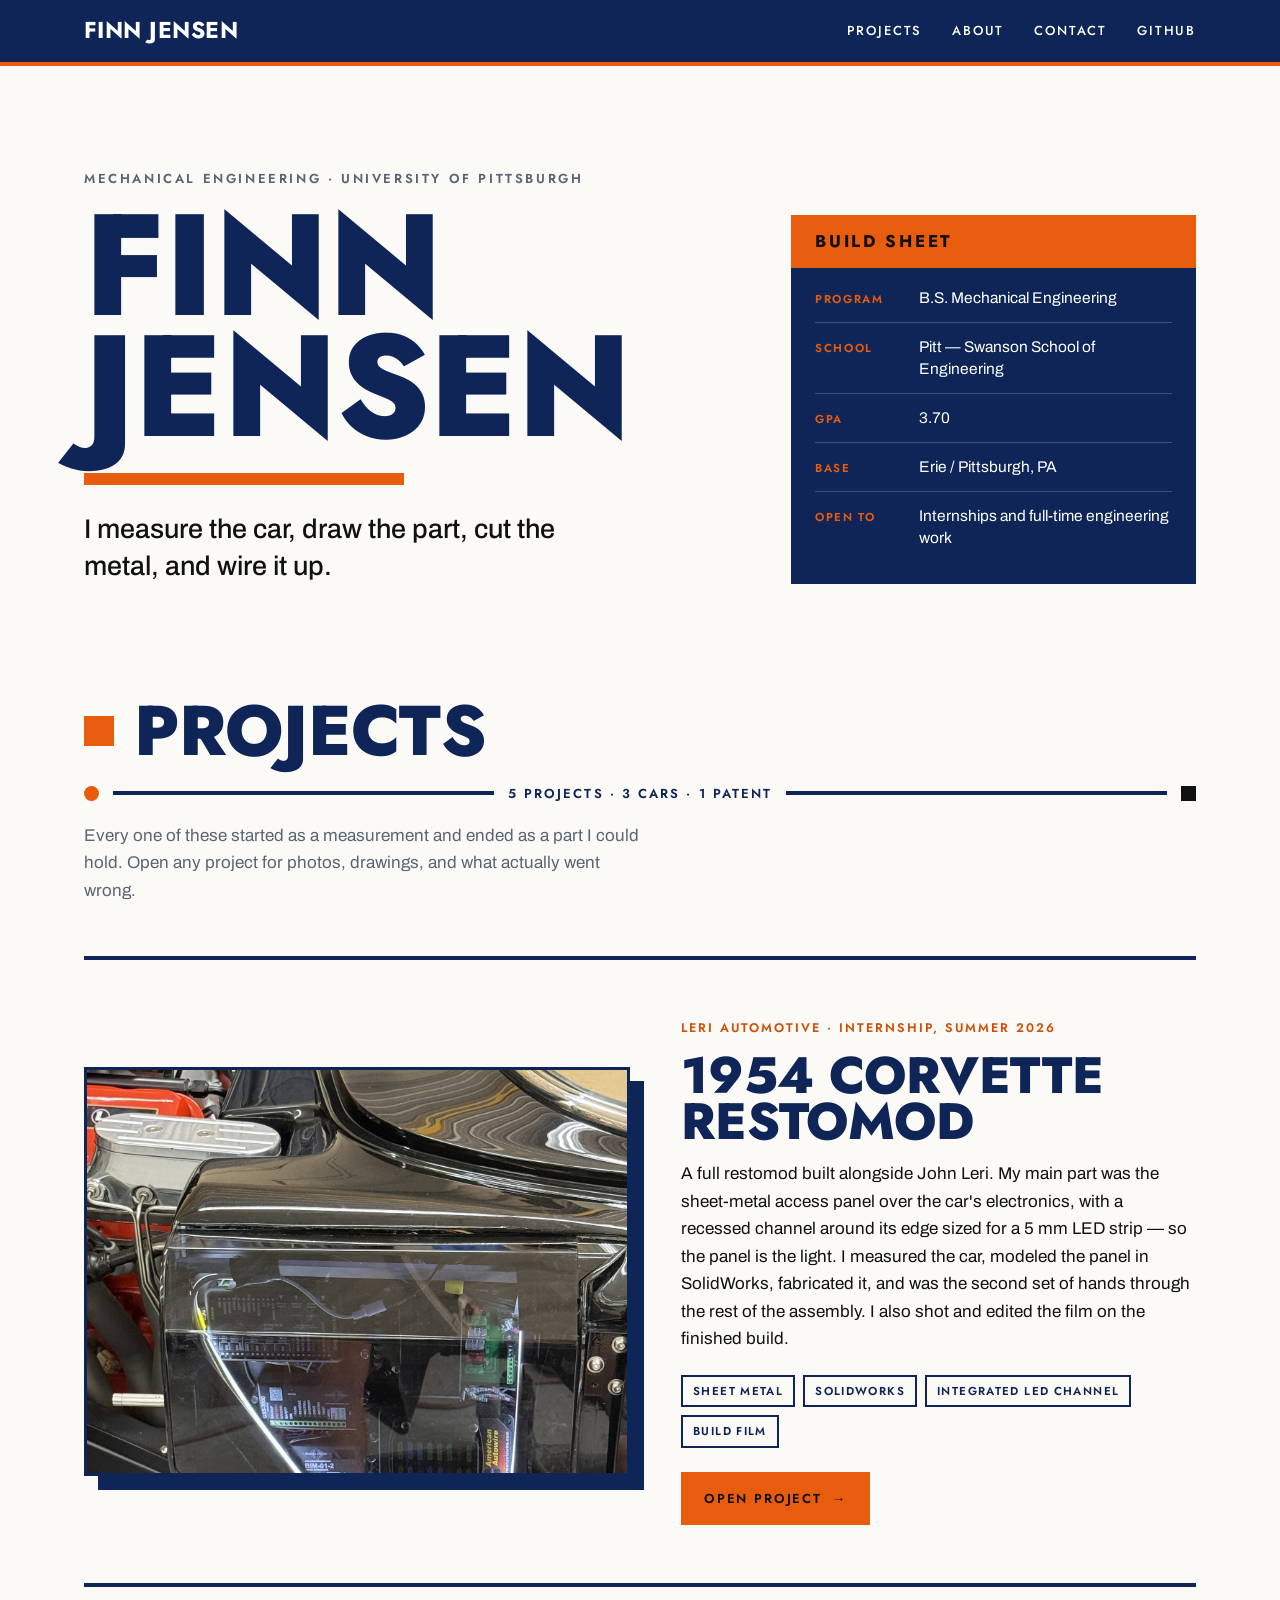
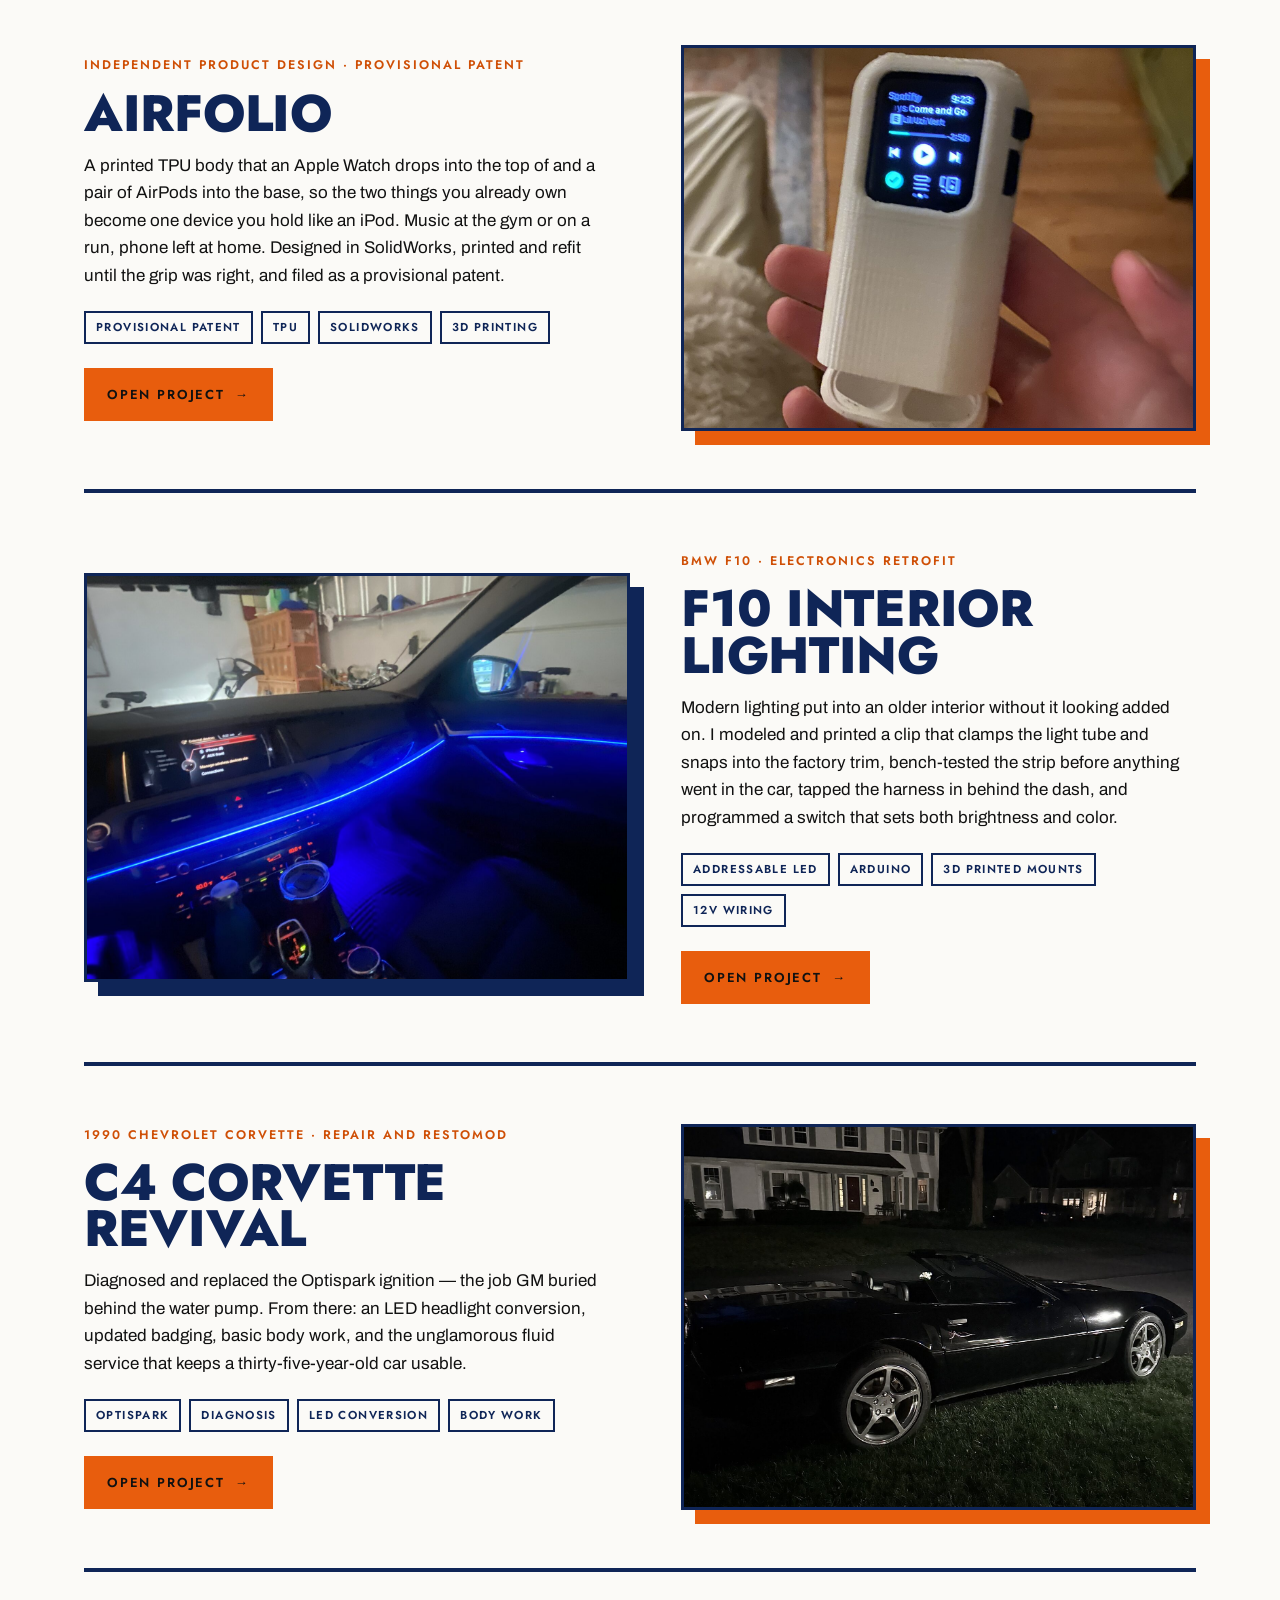
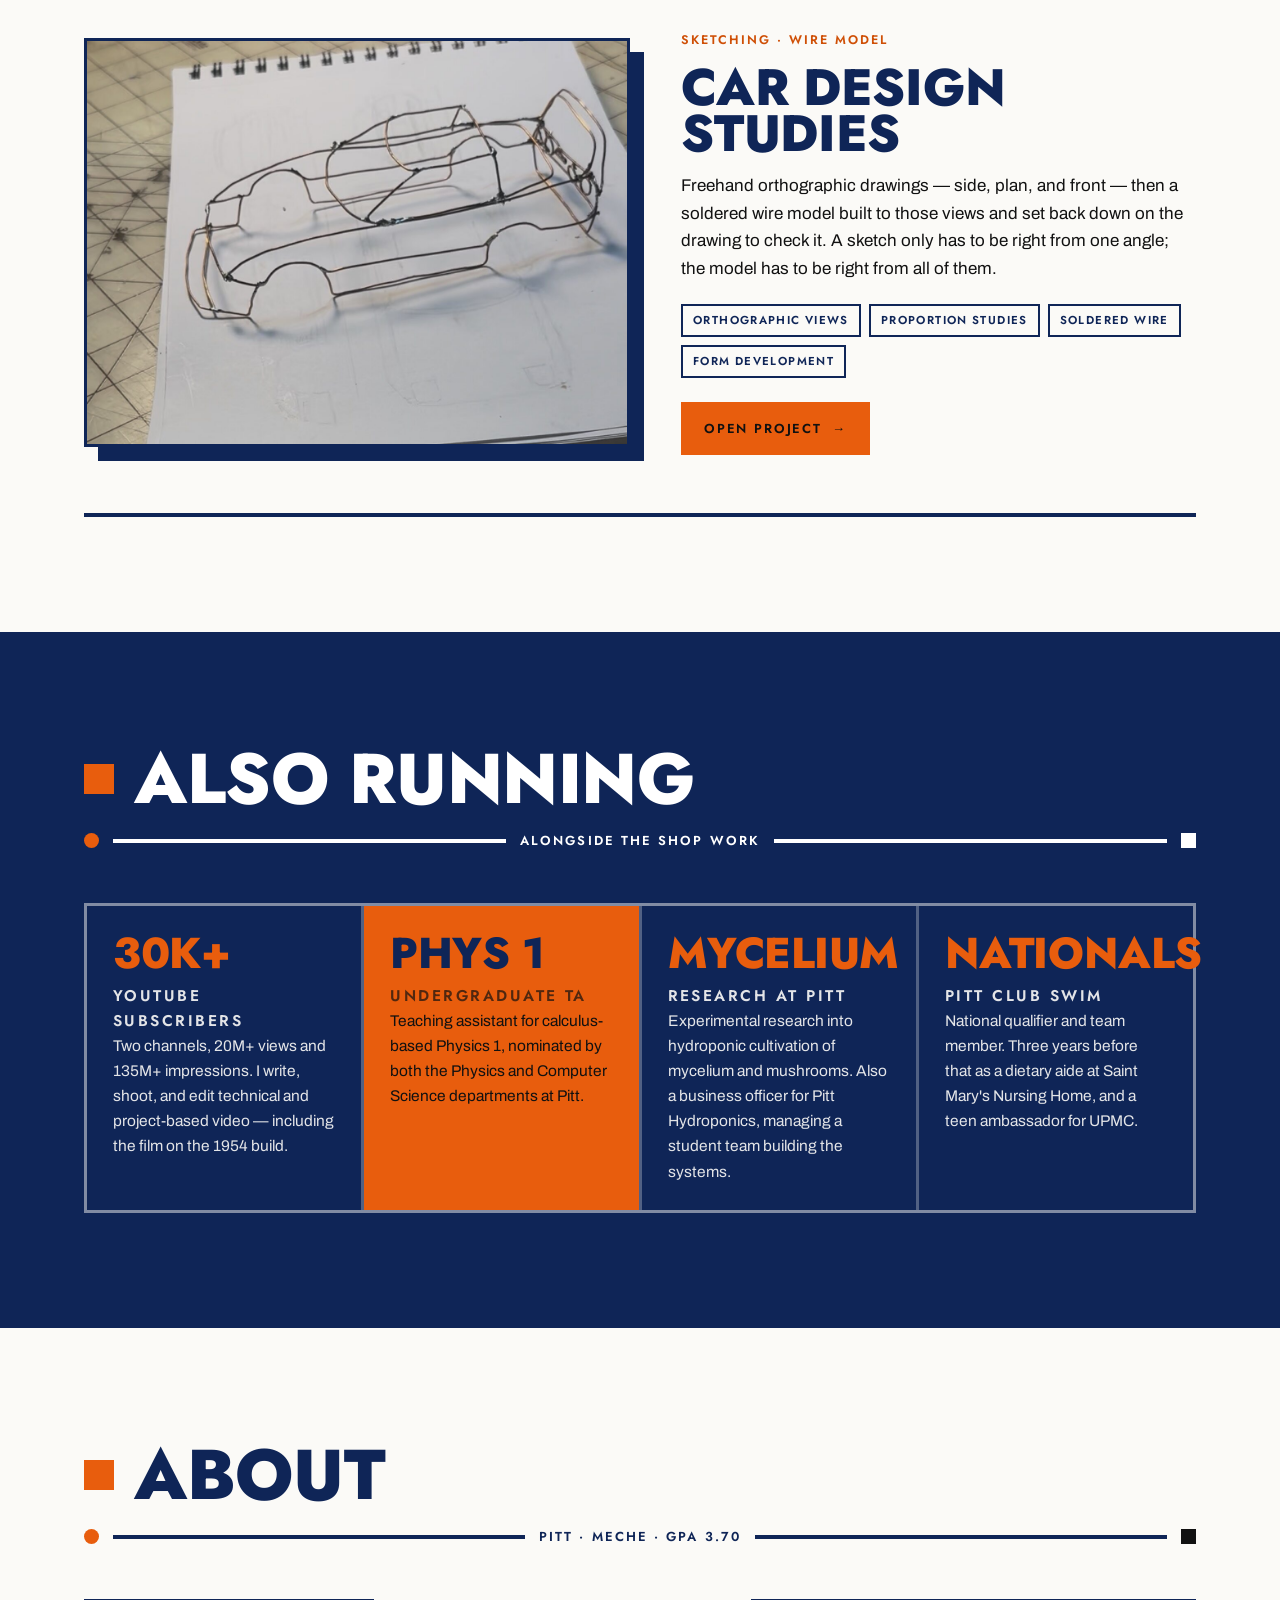
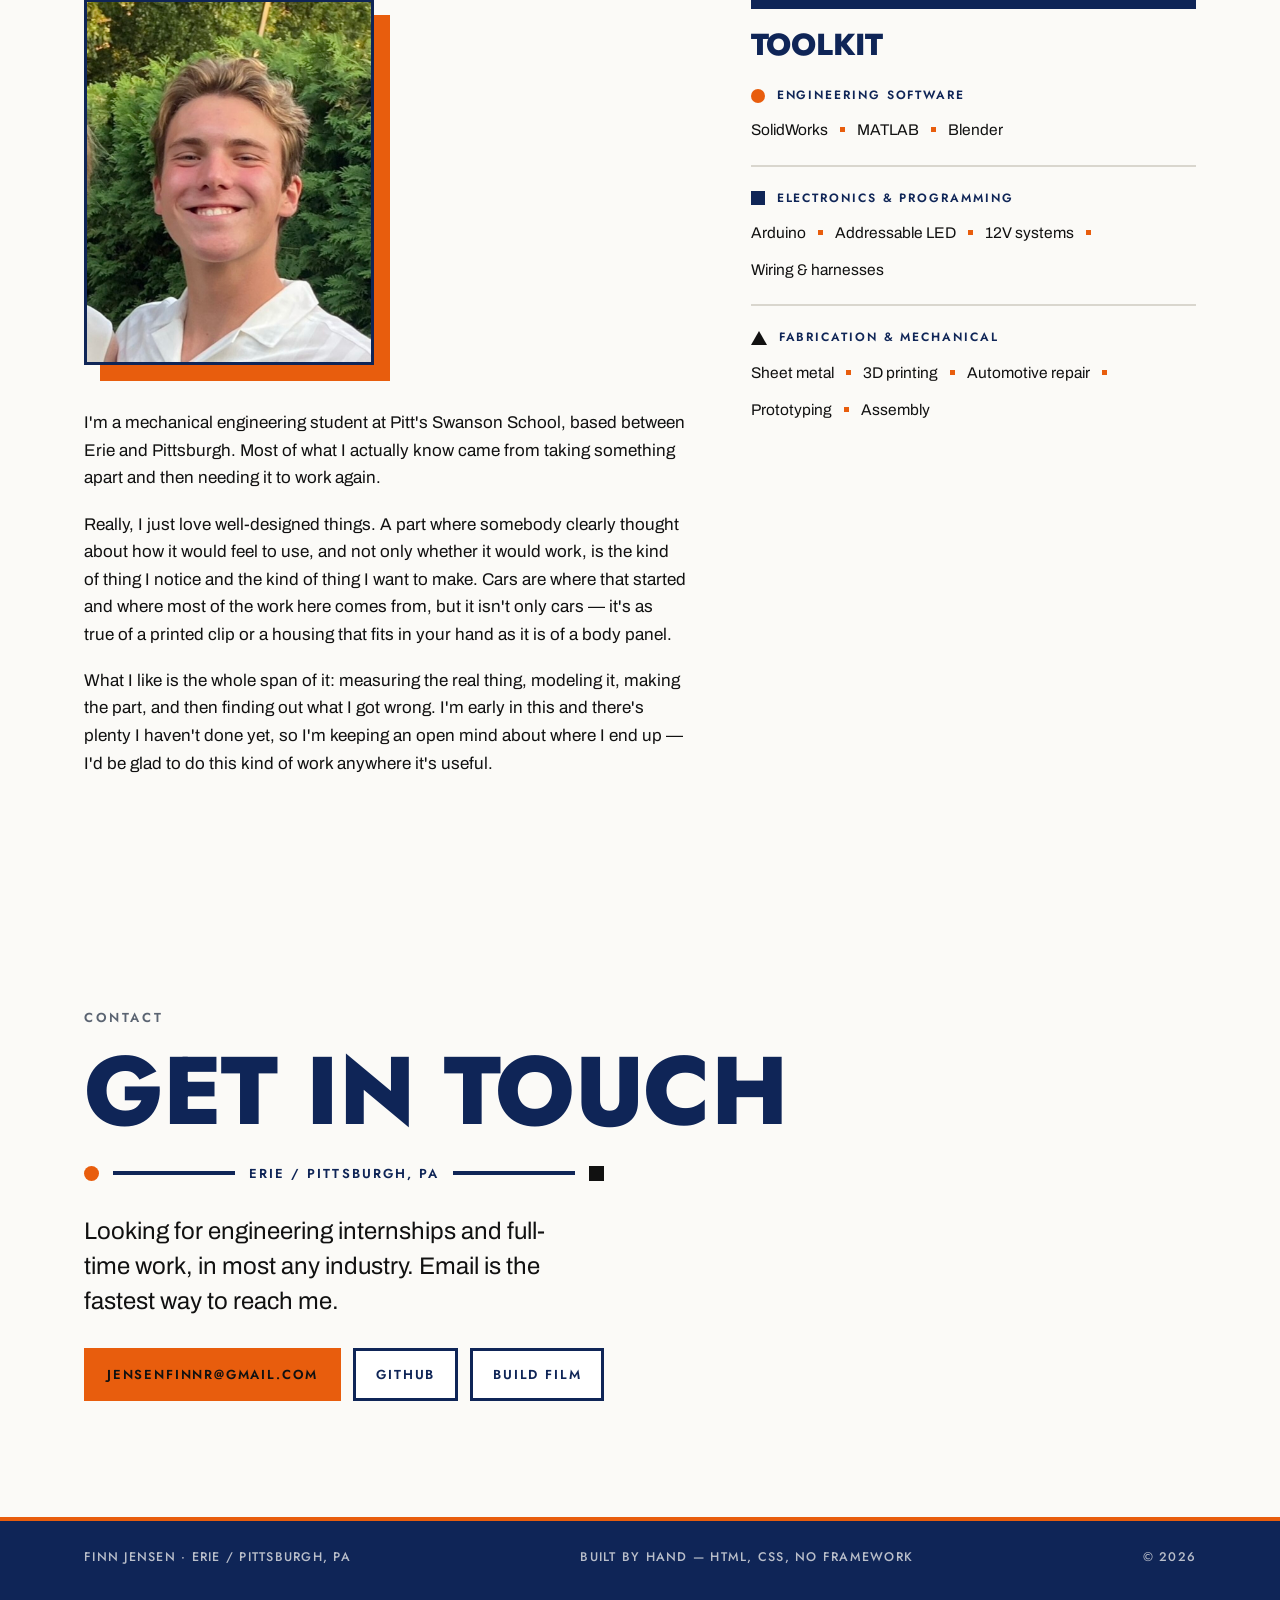
==== commit ff0f2b24: "Add files via upload" ====
--- a/index.html
+++ b/index.html
@@ -227,7 +227,7 @@
       <div class="about">
         <div class="reveal">
           <figure class="portrait">
-            <img src="assets/images/headshot.jpg" alt="Finn Jensen" width="800" height="800">
+            <img src="assets/images/headshot.jpg" alt="Finn Jensen" width="900" height="1143">
           </figure>
           <div class="prose">
             <p>I'm a mechanical engineering student at Pitt's Swanson School, based between Erie and Pittsburgh. Most of what I actually know came from taking something apart and then needing it to work again.</p>
@@ -236,27 +236,25 @@
           </div>
         </div>
 
-        <div class="stack reveal">
-          <div class="plate">
-            <p class="plate__title">Toolkit</p>
-            <div class="kit__group">
-              <p class="kit__head">Engineering software</p>
-              <ul class="kit__list">
-                <li>SolidWorks</li><li>MATLAB</li><li>Blender</li>
-              </ul>
-            </div>
-            <div class="kit__group">
-              <p class="kit__head">Electronics &amp; programming</p>
-              <ul class="kit__list">
-                <li>Arduino</li><li>Addressable LED</li><li>12V systems</li><li>Wiring &amp; harnesses</li>
-              </ul>
-            </div>
-            <div class="kit__group">
-              <p class="kit__head">Fabrication &amp; mechanical</p>
-              <ul class="kit__list">
-                <li>Sheet metal</li><li>3D printing</li><li>Automotive repair</li><li>Prototyping</li><li>Assembly</li>
-              </ul>
-            </div>
+        <div class="kit reveal">
+          <h3 class="kit__title">Toolkit</h3>
+          <div class="kit__group kit__group--circle">
+            <p class="kit__head">Engineering software</p>
+            <ul class="kit__list">
+              <li>SolidWorks</li><li>MATLAB</li><li>Blender</li>
+            </ul>
+          </div>
+          <div class="kit__group kit__group--square">
+            <p class="kit__head">Electronics &amp; programming</p>
+            <ul class="kit__list">
+              <li>Arduino</li><li>Addressable LED</li><li>12V systems</li><li>Wiring &amp; harnesses</li>
+            </ul>
+          </div>
+          <div class="kit__group kit__group--triangle">
+            <p class="kit__head">Fabrication &amp; mechanical</p>
+            <ul class="kit__list">
+              <li>Sheet metal</li><li>3D printing</li><li>Automotive repair</li><li>Prototyping</li><li>Assembly</li>
+            </ul>
           </div>
         </div>
       </div>
--- a/assets/css/site.css
+++ b/assets/css/site.css
@@ -185,30 +185,30 @@
 
 /* ---------- plate (build sheet, toolkit) --------------------------------- */
 
-.plate { background: var(--paper); border: 3px solid var(--navy); }
+.plate { background: var(--navy); color: var(--paper); }
 
 .plate__title {
-  font-family: var(--font-util);
-  font-size: 12px; font-weight: 600;
-  letter-spacing: 0.2em; text-transform: uppercase;
-  color: var(--paper); background: var(--navy);
-  margin: 0; padding: 11px 20px;
-}
-
-.spec { margin: 0; padding: 8px 20px 16px; font-variant-numeric: tabular-nums; }
+  font-family: var(--font-display);
+  font-size: 17px; font-weight: 700;
+  letter-spacing: 0.16em; text-transform: uppercase;
+  color: var(--ink); background: var(--orange);
+  margin: 0; padding: 13px 24px;
+}
+
+.spec { margin: 0; padding: 6px 24px 22px; font-variant-numeric: tabular-nums; }
 .spec__row {
-  display: grid; grid-template-columns: 84px minmax(0, 1fr);
-  gap: 14px; padding: 9px 0;
-  border-bottom: 1px solid var(--line);
-}
-.spec__row:last-child { border-bottom: 0; padding-bottom: 0; }
+  display: grid; grid-template-columns: 88px minmax(0, 1fr);
+  gap: 16px; padding: 13px 0;
+  border-bottom: 1px solid rgba(251, 250, 247, 0.2);
+}
+.spec__row:last-child { border-bottom: 0; }
 .spec dt {
   font-family: var(--font-util);
   font-size: 11.5px; font-weight: 600;
   letter-spacing: 0.14em; text-transform: uppercase;
-  color: var(--orange-hot); padding-top: 3px;
-}
-.spec dd { margin: 0; font-size: 15px; line-height: 1.42; }
+  color: var(--orange); padding-top: 3px;
+}
+.spec dd { margin: 0; font-size: 15.5px; line-height: 1.42; color: var(--paper); }
 
 /* ---------- sections ----------------------------------------------------- */
 
@@ -216,7 +216,16 @@
 .band--flush { padding-top: 0; }
 
 .sec-head { margin-bottom: clamp(30px, 4vw, 54px); }
-.sec-head__title { font-size: clamp(2.6rem, 6vw, 4.4rem); font-weight: 800; margin-bottom: 20px; }
+.sec-head__title {
+  display: flex; align-items: center; gap: 20px;
+  font-size: clamp(2.6rem, 6vw, 4.4rem); font-weight: 800;
+  margin-bottom: 20px;
+}
+.sec-head__title::before {
+  content: ""; flex: 0 0 auto;
+  width: clamp(20px, 2.4vw, 30px); height: clamp(20px, 2.4vw, 30px);
+  background: var(--orange);
+}
 .sec-head__sub { max-width: 56ch; margin: 18px 0 0; color: var(--grey); }
 
 /* ---------- project rows ------------------------------------------------- */
@@ -241,7 +250,9 @@
   border: 3px solid var(--navy);
   aspect-ratio: 4 / 3;
   overflow: hidden;
-}
+  box-shadow: 14px 14px 0 var(--navy);
+}
+.proj--flip .proj__media { box-shadow: 14px 14px 0 var(--orange); }
 .proj__media img {
   width: 100%; height: 100%; object-fit: cover;
   transition: transform 700ms cubic-bezier(0.2, 0.7, 0.3, 1);
@@ -317,6 +328,7 @@
 .dark .eyebrow, .dark .sec-head__sub { color: rgba(251, 250, 247, 0.66); }
 .dark .dim__rule { background: var(--paper); }
 .dark .dim__tick:last-child { background: var(--paper); }
+.dark .sec-head__title::before { background: var(--orange); }
 .dark .dim__label { color: var(--paper); }
 .dark a { color: #ffb37a; }
 
@@ -328,6 +340,11 @@
   border: 3px solid rgba(251, 250, 247, 0.28);
 }
 .sidework__cell { background: var(--navy); padding: 26px; }
+/* one cell breaks to orange — asymmetric colour blocking */
+.sidework__cell:nth-child(2) { background: var(--orange); }
+.sidework__cell:nth-child(2) .sidework__num { color: var(--navy); }
+.sidework__cell:nth-child(2) .sidework__label { color: rgba(17, 17, 17, 0.7); }
+.sidework__cell:nth-child(2) p { color: var(--ink); }
 .sidework__num {
   display: block;
   font-family: var(--font-display);
@@ -354,39 +371,56 @@
   align-items: start;
 }
 
-.stack { display: flex; flex-direction: column; gap: 20px; }
-
-/* headshot: square photo with an offset flat block behind it */
-.portrait { position: relative; width: min(300px, 70%); margin: 0 0 34px; }
-.portrait::before {
-  content: "";
-  position: absolute; inset: 18px -18px -18px 18px;
-  background: var(--orange);
-  z-index: 0;
-}
+/* headshot: shown at its own proportions, on a hard offset colour block */
+.portrait { width: min(290px, 68%); margin: 0 0 44px 0; }
 .portrait img {
-  position: relative; z-index: 1;
-  width: 100%; aspect-ratio: 1 / 1; object-fit: cover;
+  width: 100%; height: auto;
   border: 3px solid var(--navy);
-}
-
-.kit__group + .kit__group { margin-top: 20px; }
+  box-shadow: 16px 16px 0 var(--orange);
+}
+
+.kit { border-top: 10px solid var(--navy); padding-top: 22px; }
+
+.kit__title {
+  font-size: clamp(1.5rem, 2.6vw, 1.9rem);
+  font-weight: 800;
+  margin: 0 0 6px;
+}
+
+.kit__group { padding: 22px 0; border-bottom: 2px solid var(--line); }
+.kit__group:last-child { border-bottom: 0; padding-bottom: 0; }
+
 .kit__head {
-  font-family: var(--font-util);
-  font-size: 11.5px; font-weight: 600;
+  display: flex; align-items: center; gap: 12px;
+  font-family: var(--font-util);
+  font-size: 12px; font-weight: 600;
   letter-spacing: 0.16em; text-transform: uppercase;
-  color: var(--orange-hot);
-  margin: 0 0 10px;
-}
-.kit__list { margin: 0; padding: 0; list-style: none; display: flex; flex-wrap: wrap; gap: 7px; }
+  color: var(--navy);
+  margin: 0 0 12px;
+}
+/* circle, square, triangle — the same three marks used across the site */
+.kit__head::before { content: ""; flex: 0 0 auto; width: 14px; height: 14px; }
+.kit__group--circle .kit__head::before { background: var(--orange); border-radius: 50%; }
+.kit__group--square .kit__head::before { background: var(--navy); }
+.kit__group--triangle .kit__head::before {
+  width: 0; height: 0;
+  border-left: 8px solid transparent;
+  border-right: 8px solid transparent;
+  border-bottom: 14px solid var(--ink);
+}
+
+.kit__list {
+  margin: 0; padding: 0; list-style: none;
+  display: flex; flex-wrap: wrap; align-items: center; gap: 12px;
+}
 .kit__list li {
-  font-family: var(--font-util);
-  font-size: 12.5px; font-weight: 500;
-  border: 2px solid var(--navy);
-  color: var(--navy);
-  padding: 5px 11px;
-}
-.kit__body { padding: 20px; }
+  display: flex; align-items: center; gap: 12px;
+  font-family: var(--font-body);
+  font-size: 15.5px; color: var(--ink);
+}
+.kit__list li:not(:last-child)::after {
+  content: ""; width: 5px; height: 5px; background: var(--orange);
+}
 
 /* ---------- contact / footer -------------------------------------------- */
 
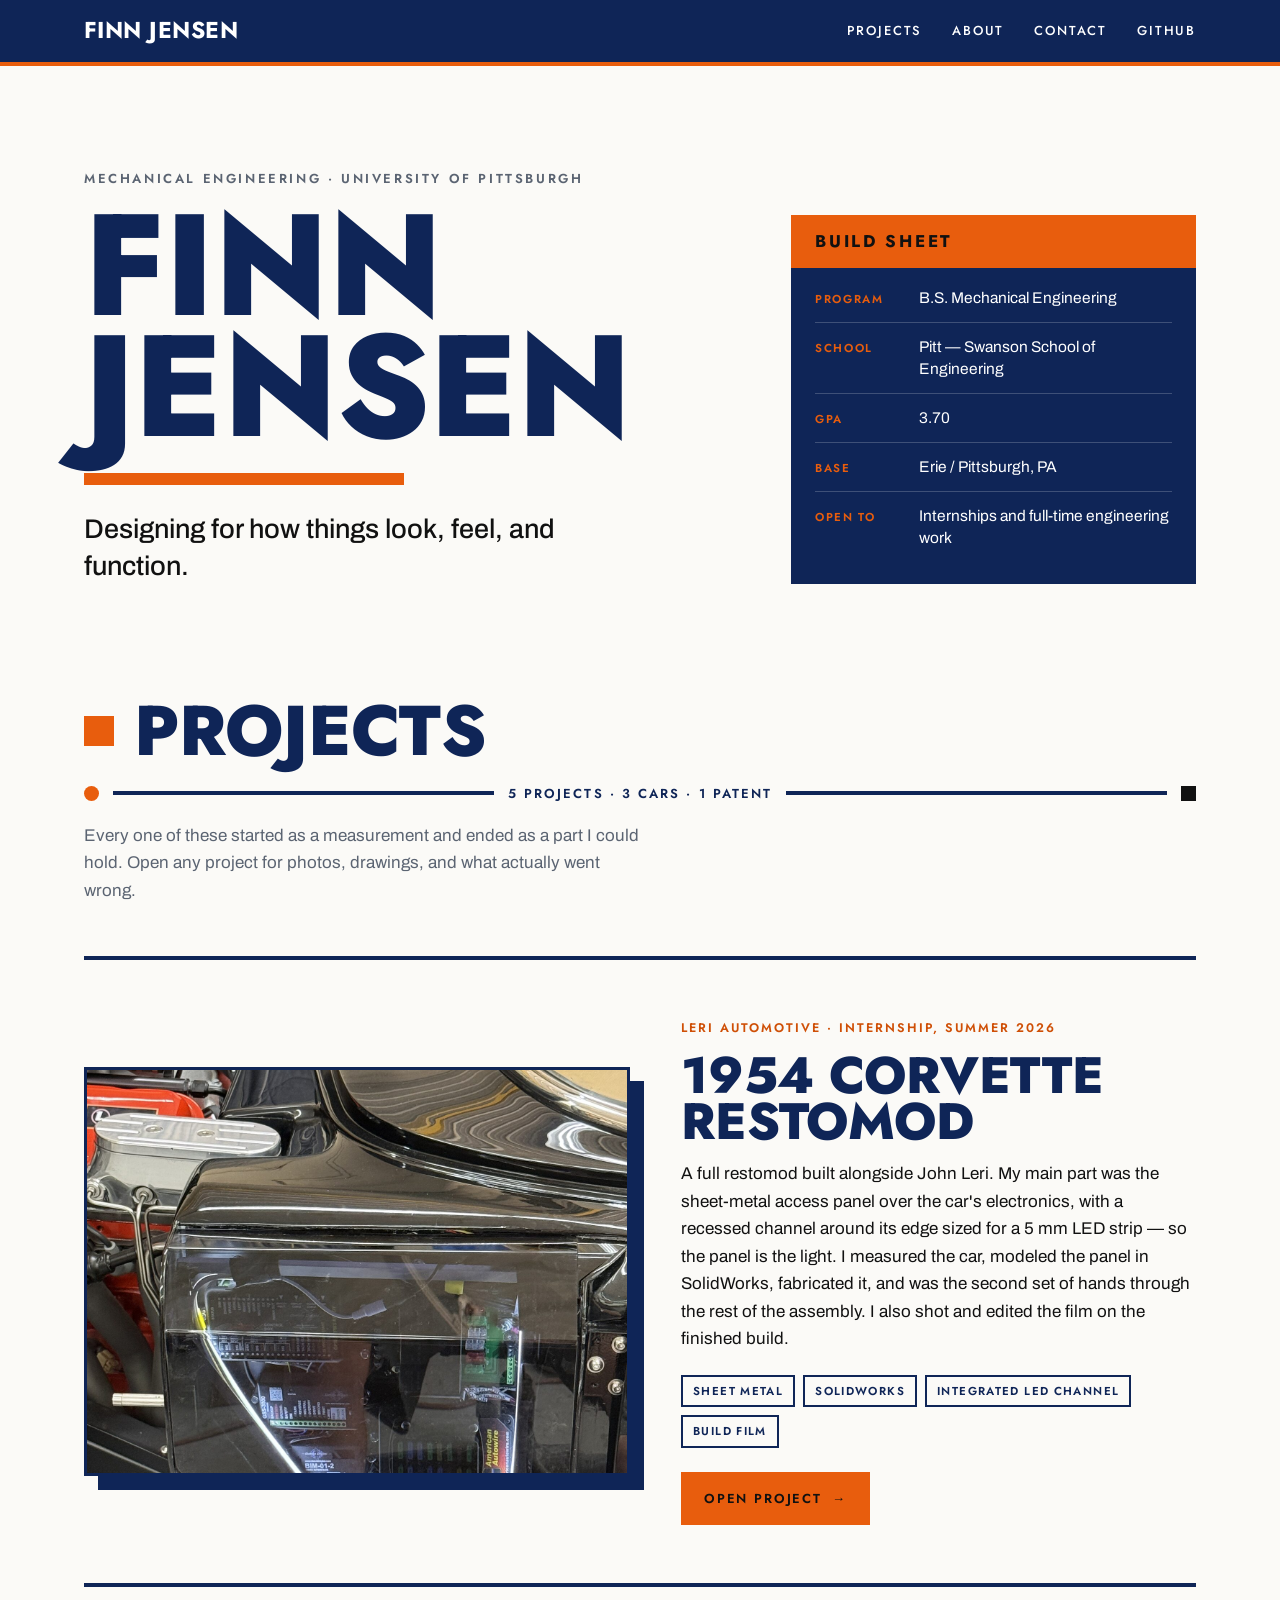
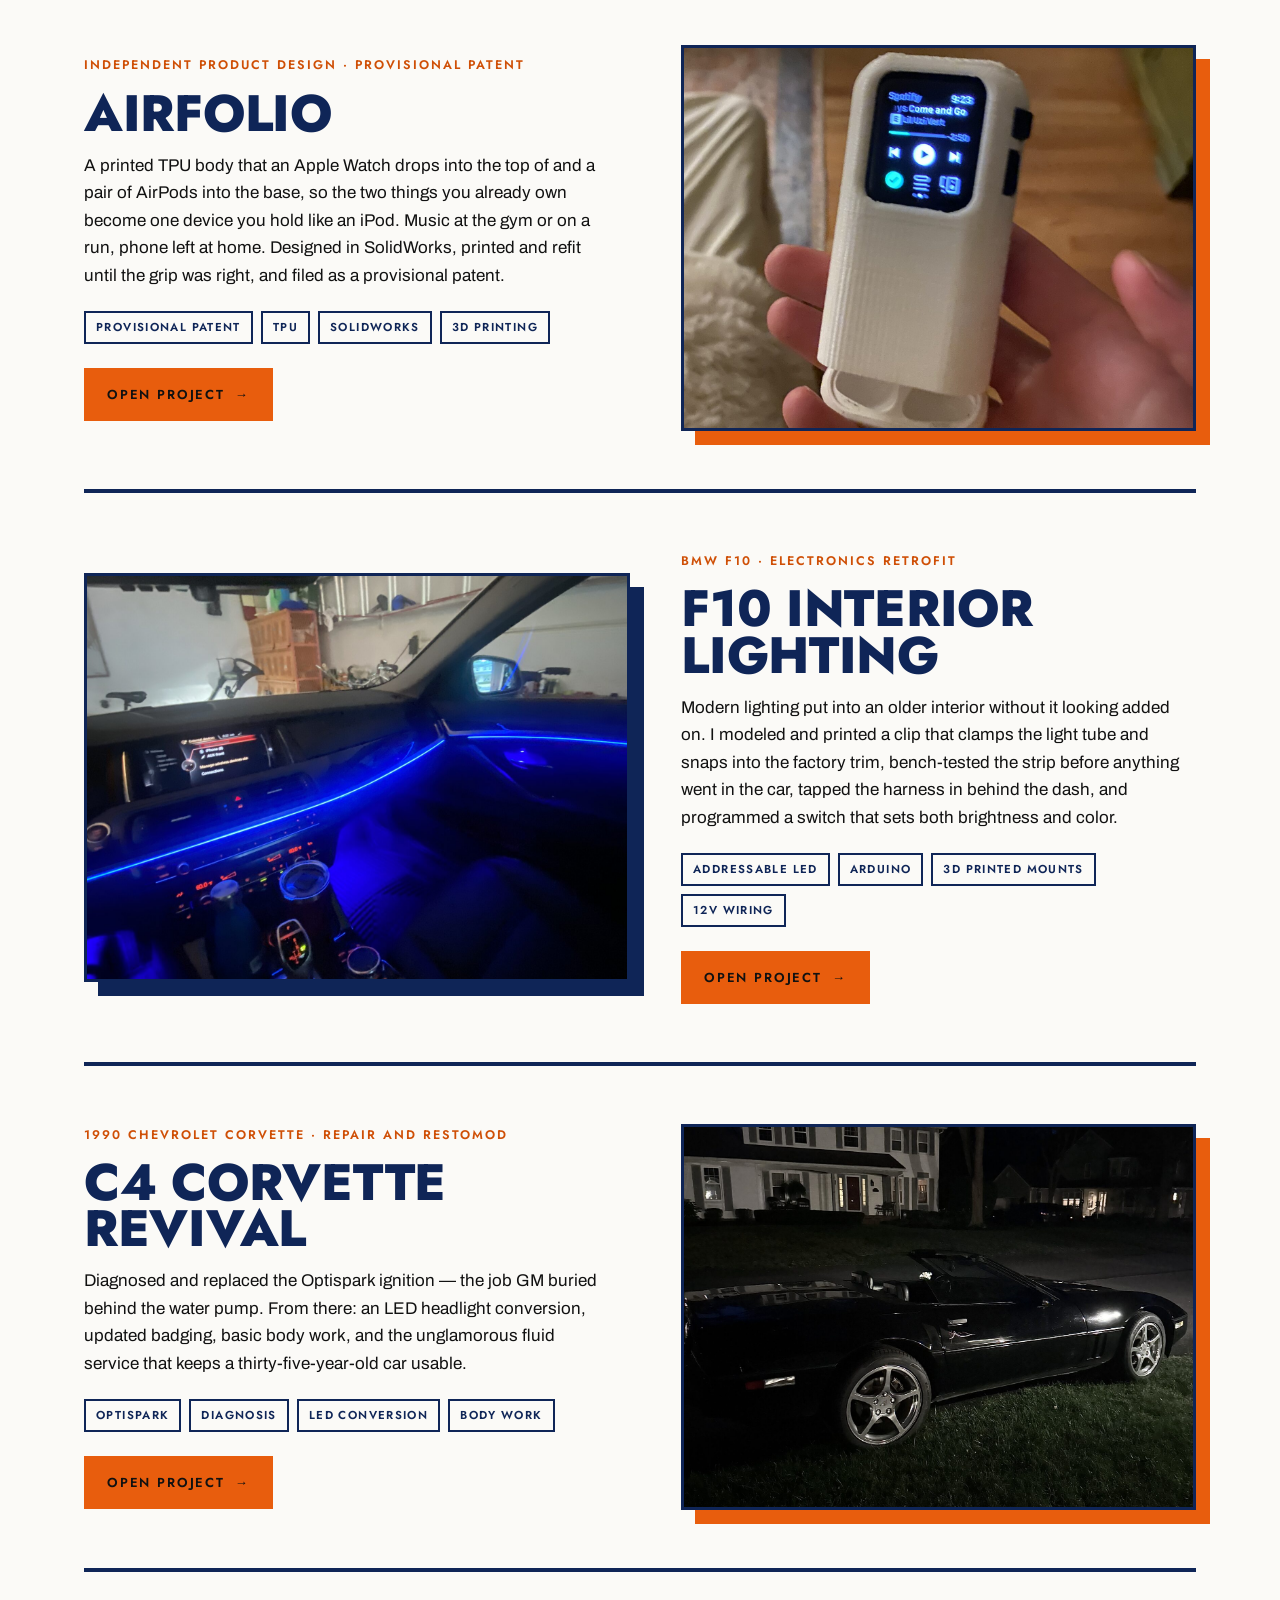
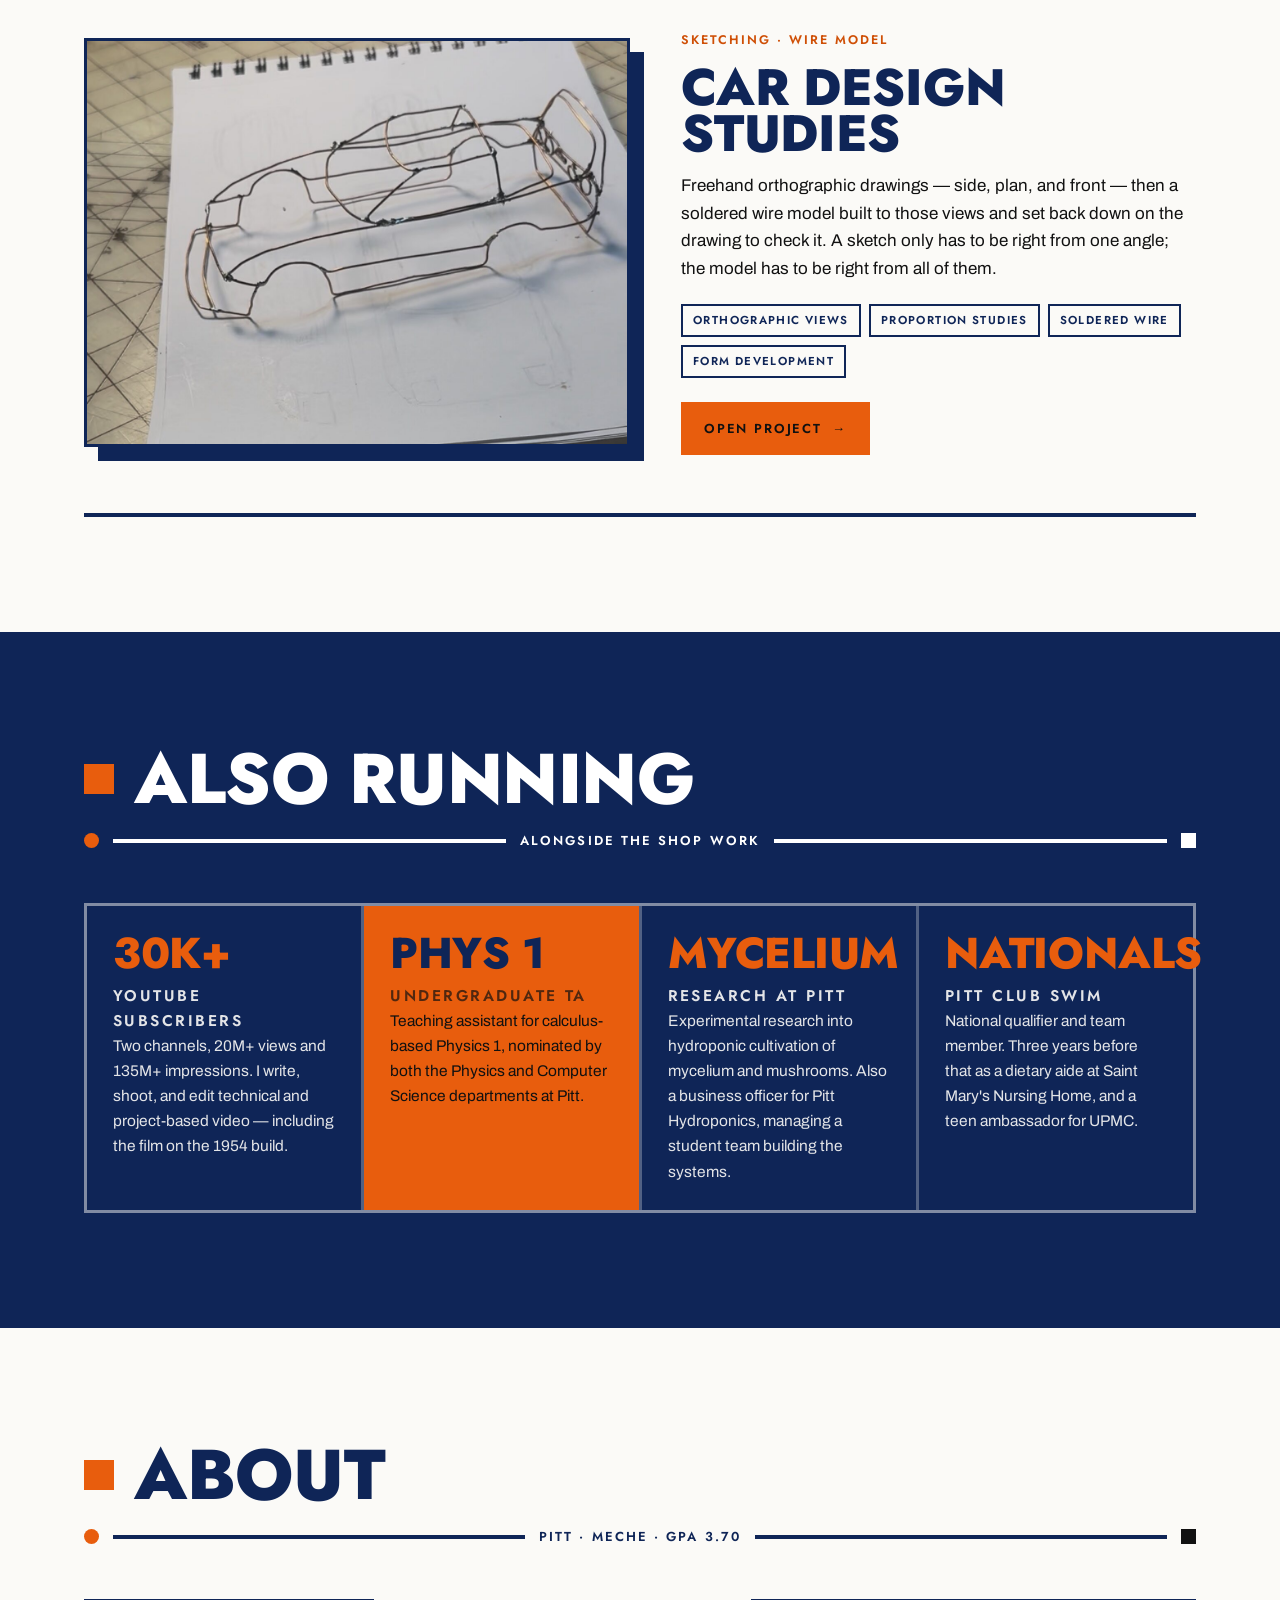
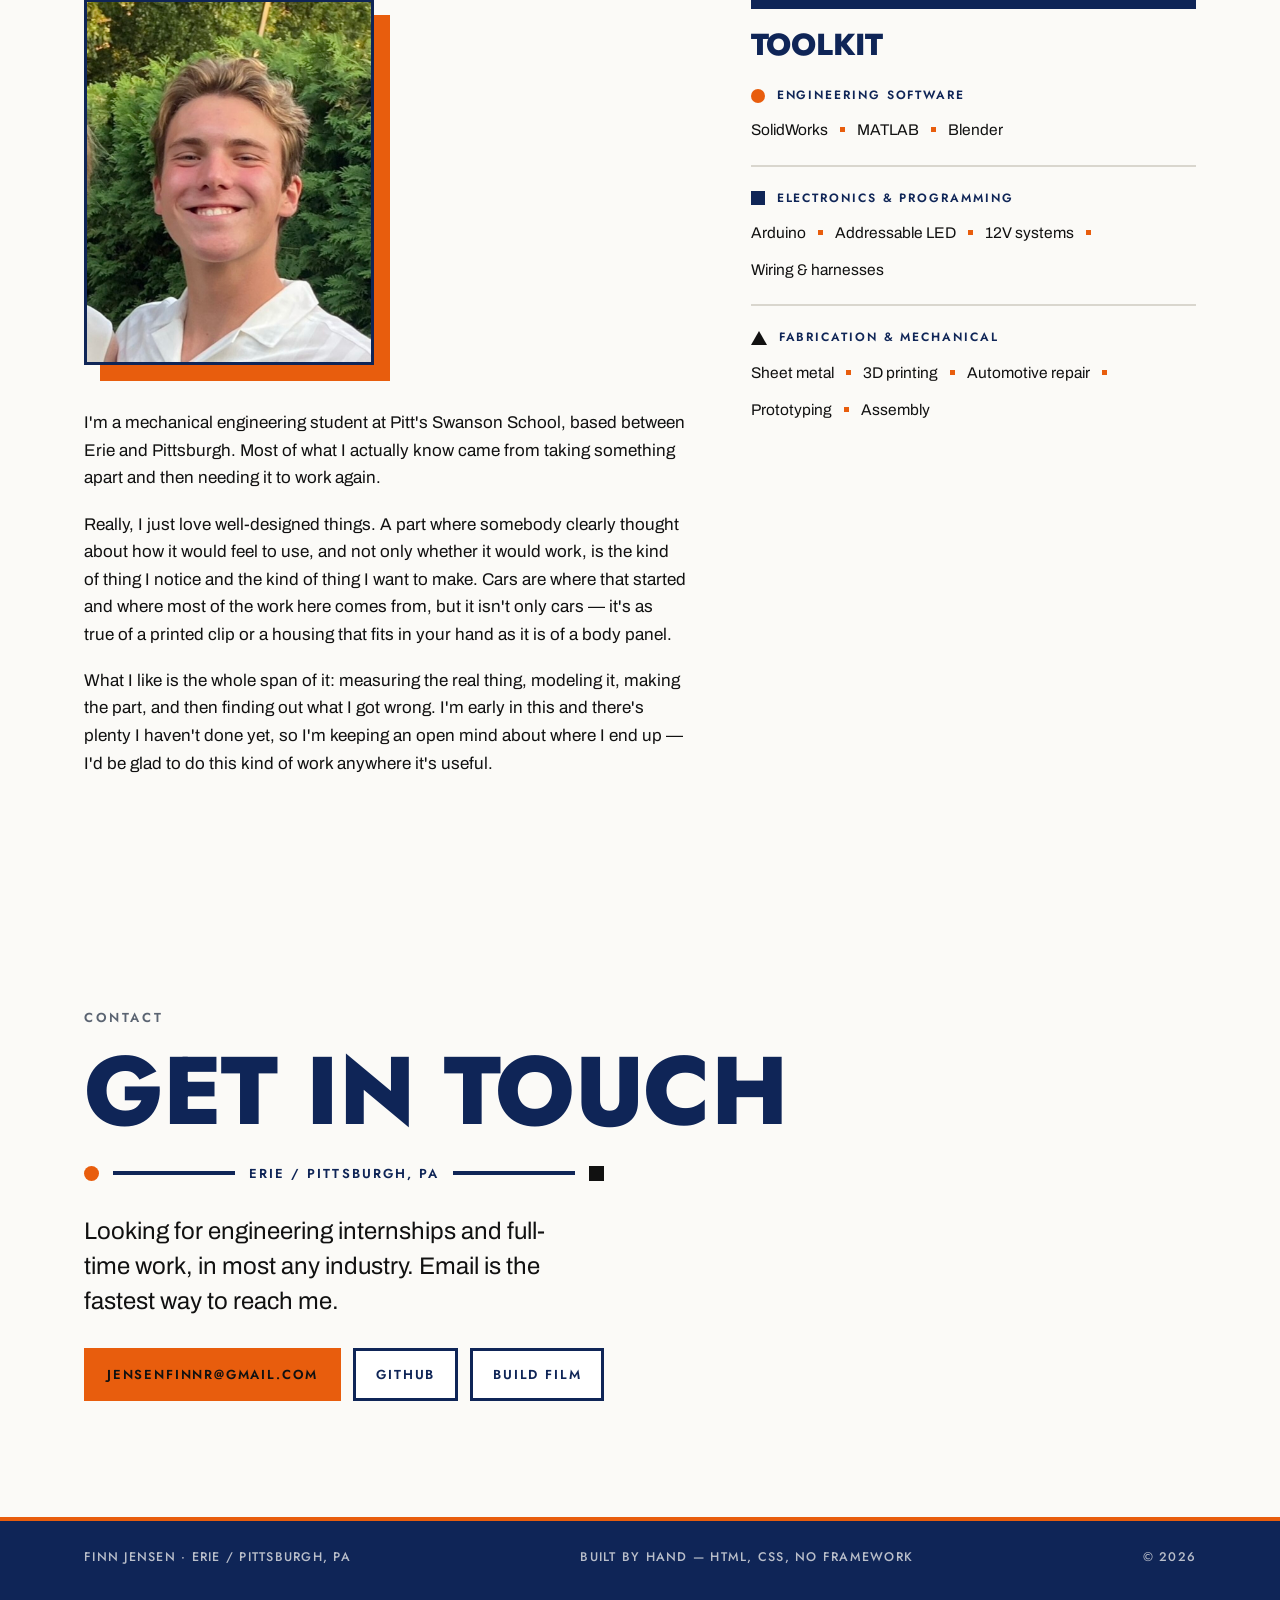
==== commit 5b395b99: "Update index.html" ====
--- a/index.html
+++ b/index.html
@@ -48,7 +48,7 @@
 
           <div class="hero__bar"></div>
 
-          <p class="hero__thesis">I measure the car, draw the part, cut the metal, and wire it up.</p>
+          <p class="hero__thesis">Designing for how things look, feel, and function.</p>
         </div>
 
         <div class="plate">
